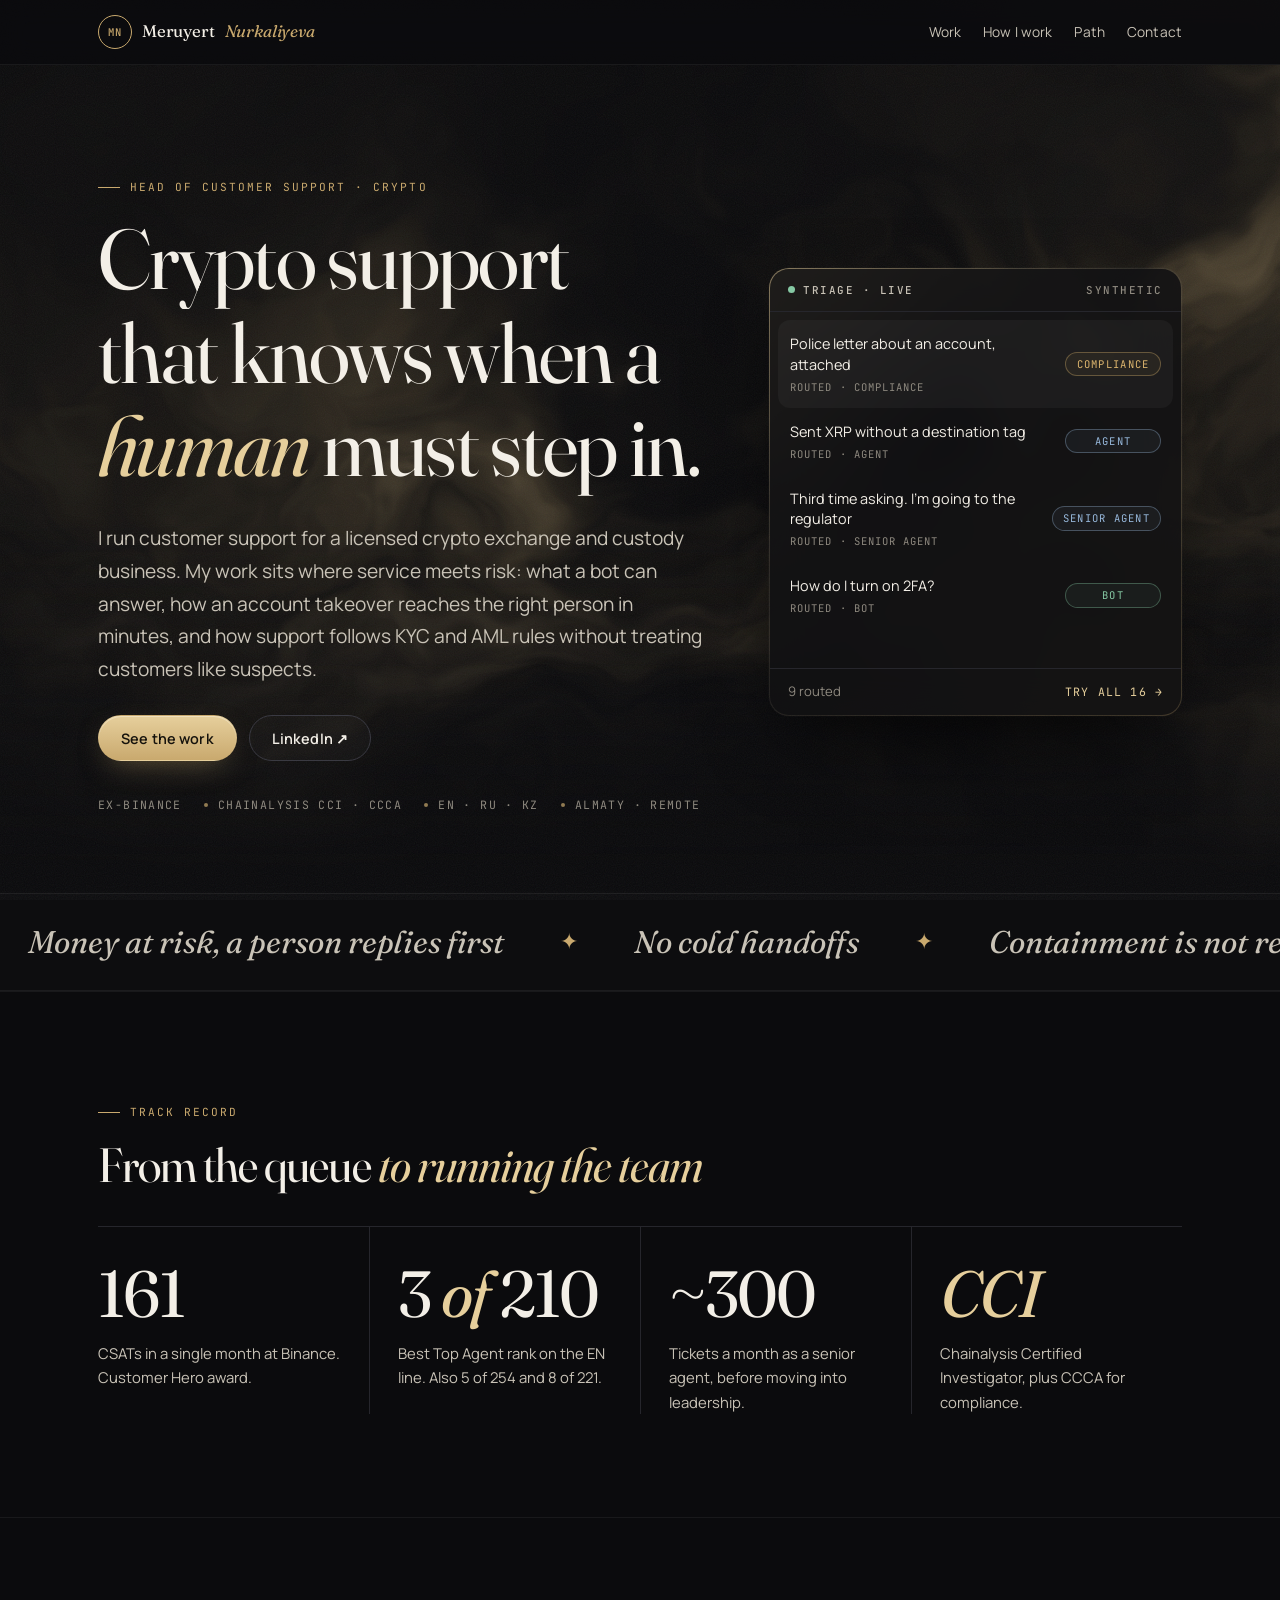
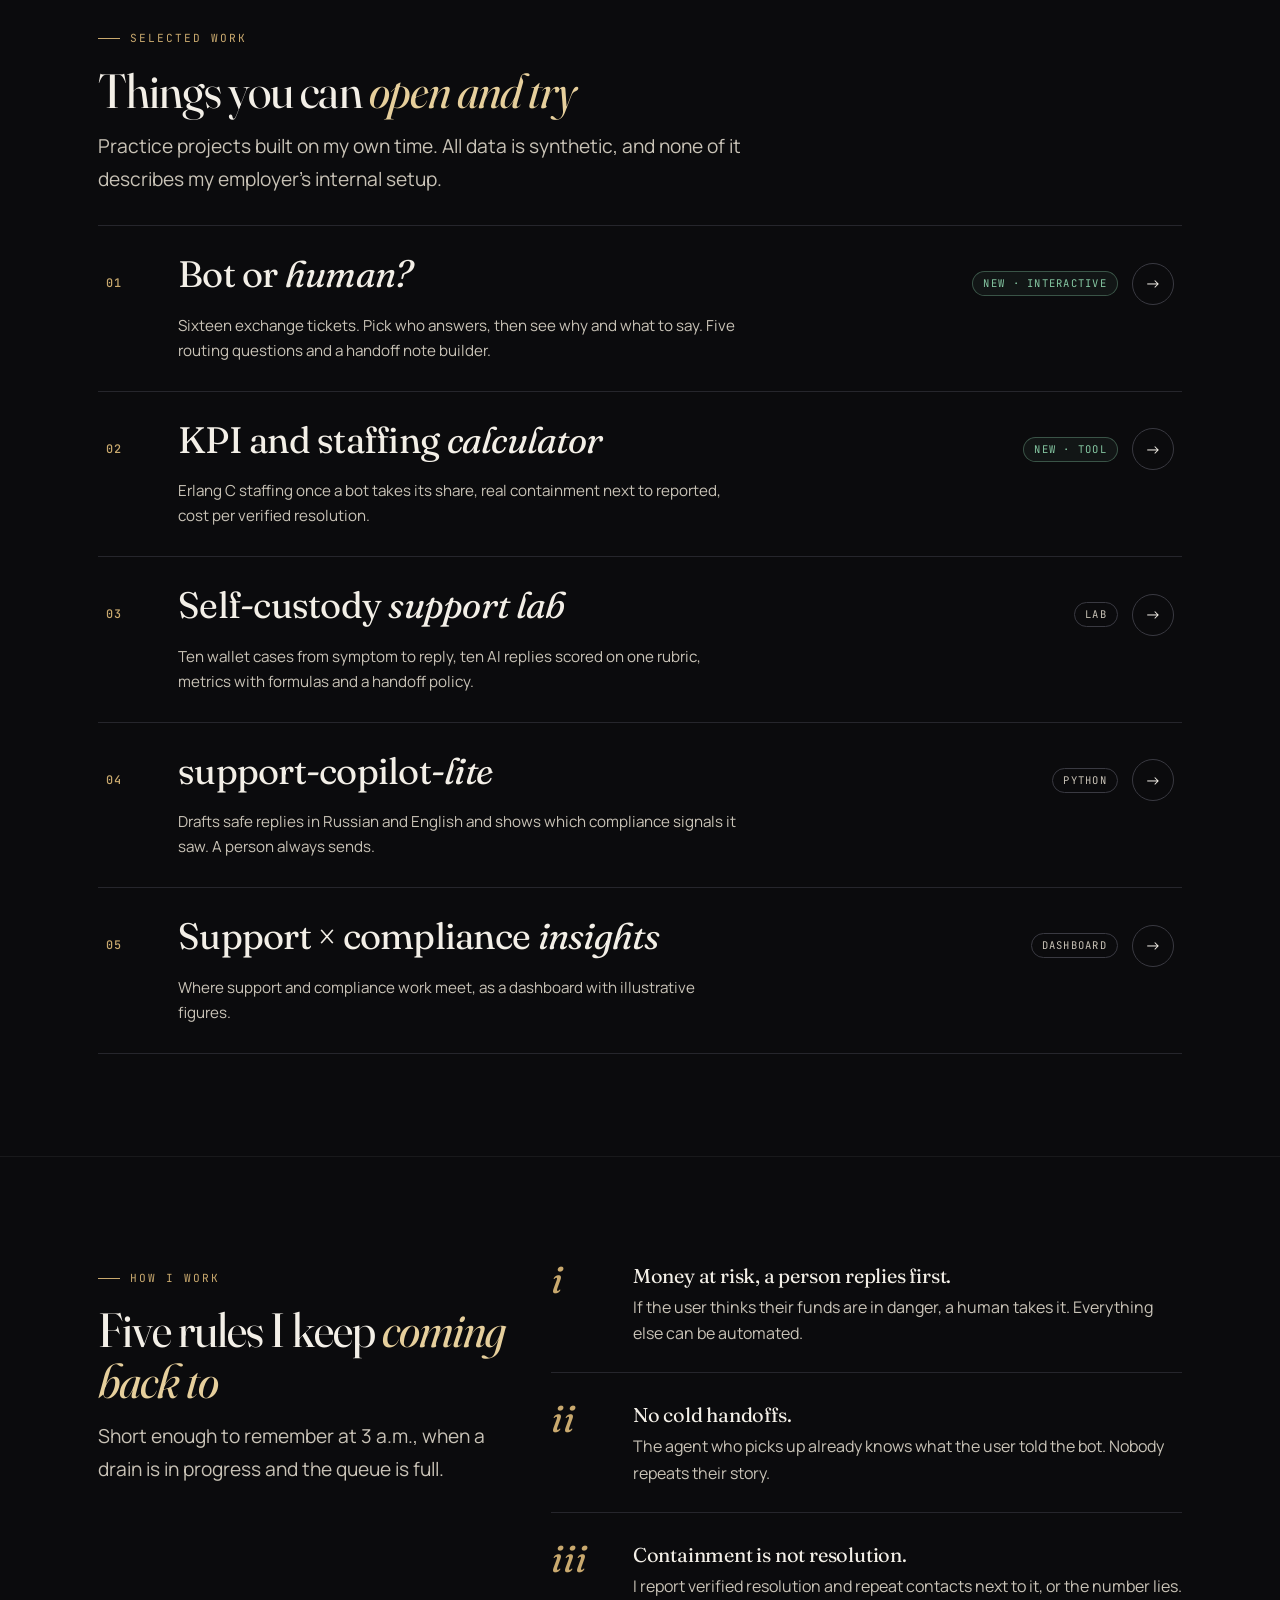
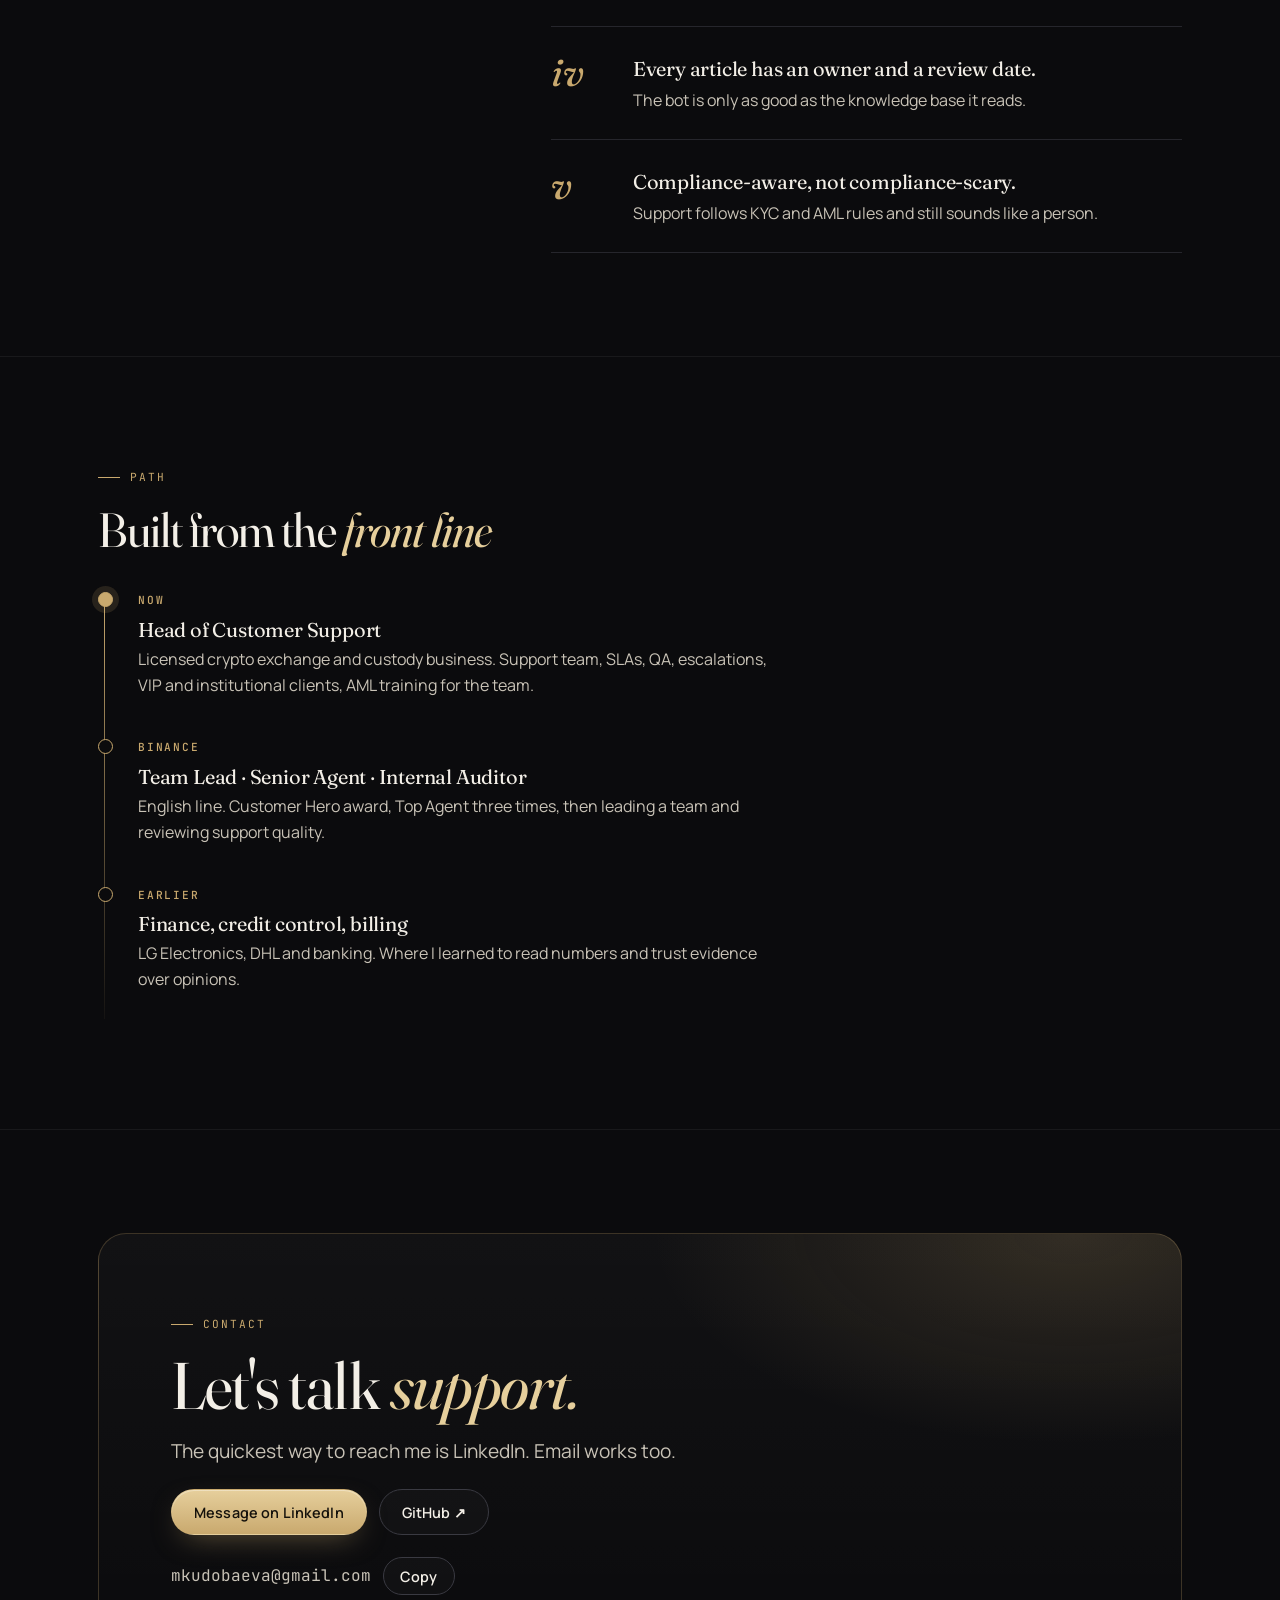
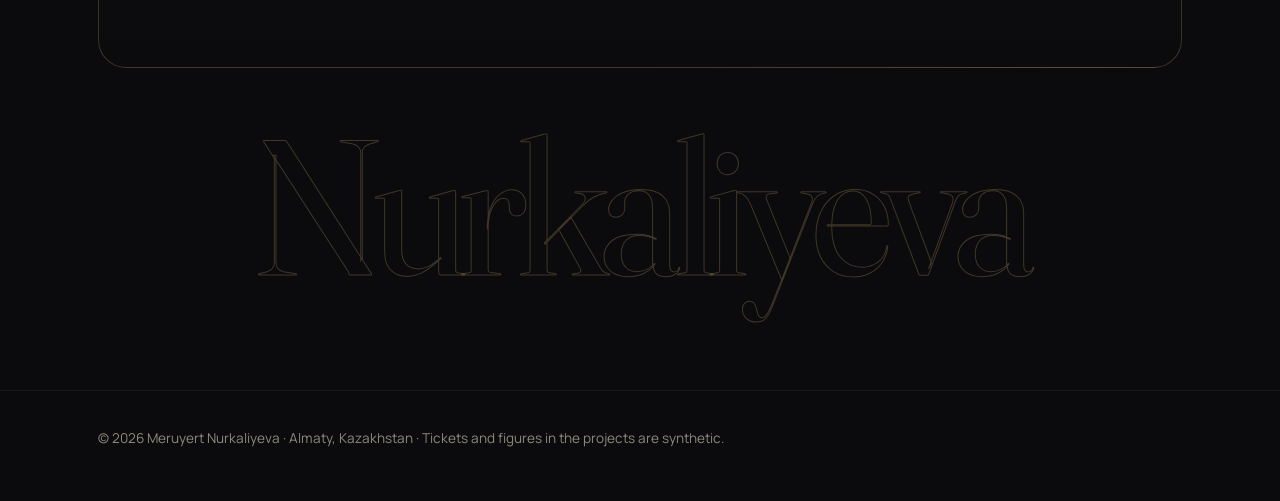
==== index.html @ cc5ab7b3 "Add personal page" ====
<!doctype html>
<html lang="en">
<head>
<meta charset="utf-8">
<meta name="viewport" content="width=device-width,initial-scale=1">
<title>Meruyert Nurkaliyeva</title>
<meta name="description" content="Head of Customer Support in crypto. Exchange and custody support, human-in-the-loop AI, escalations and QA. Ex-Binance, Chainalysis CCI and CCCA.">
<meta property="og:title" content="Meruyert Nurkaliyeva · Crypto customer support lead">
<meta property="og:description" content="Crypto support that knows when a human must step in.">
<meta name="theme-color" content="#0b0b0d">
<link rel="preconnect" href="https://fonts.googleapis.com"><link rel="preconnect" href="https://fonts.gstatic.com" crossorigin>
<link href="https://fonts.googleapis.com/css2?family=Fraunces:ital,opsz,wght@0,9..144,300..600;1,9..144,300..600&family=JetBrains+Mono:wght@400;500&family=Manrope:wght@400;500;600;700&display=swap" rel="stylesheet">
<style>
:root{color-scheme:dark;--bg:#0b0b0d;--bg-glow:rgba(201,169,110,.10);--surface:#141417;--surface-2:#0f0f12;--surface-3:#1b1b20;--line:#26262c;--line-strong:#3a3a42;--ink:#f3efe7;--ink-2:#c9c3b7;--muted:#8e897f;--gold:#c9a96e;--gold-2:#e6cf9c;--on-gold:#15120c;--ok:#86c9a4;--warn:#dcb56e;--bad:#e3907f;--info:#97b8db;--focus:#e6cf9c;
--f-display:"Fraunces",Georgia,"Times New Roman",serif;--f-body:"Manrope",-apple-system,BlinkMacSystemFont,"Segoe UI",Roboto,Helvetica,Arial,sans-serif;--f-mono:"JetBrains Mono",ui-monospace,SFMono-Regular,Menlo,Consolas,monospace;
--gutter:clamp(16px,4vw,48px);--radius:14px;--radius-sm:10px;--maxw:1180px;--ease:cubic-bezier(.2,.7,.2,1)}
*{box-sizing:border-box}
html{scroll-behavior:smooth;-webkit-text-size-adjust:100%}
body{margin:0;background:var(--bg);color:var(--ink);font-family:var(--f-body);font-size:16px;line-height:1.65;overflow-x:hidden;-webkit-font-smoothing:antialiased}
body::before{content:"";position:fixed;inset:-20%;z-index:-2;background:radial-gradient(900px 520px at 85% 0%,var(--bg-glow),transparent 60%),radial-gradient(700px 500px at 0% 40%,rgba(151,184,219,.05),transparent 60%)}
body::after{content:"";position:fixed;inset:0;z-index:-1;pointer-events:none;opacity:.06;background-image:url("data:image/svg+xml,%3Csvg xmlns='http://www.w3.org/2000/svg' width='160' height='160'%3E%3Cfilter id='n'%3E%3CfeTurbulence type='fractalNoise' baseFrequency='.9' numOctaves='3' stitchTiles='stitch'/%3E%3C/filter%3E%3Crect width='100%25' height='100%25' filter='url(%23n)'/%3E%3C/svg%3E")}
::selection{background:var(--gold);color:var(--on-gold)}
a{color:var(--gold-2);text-underline-offset:4px;text-decoration-thickness:1px}
a:hover{color:var(--ink)}
:focus-visible{outline:1px solid var(--focus);outline-offset:3px;border-radius:6px}
.wrap{max-width:var(--maxw);margin:0 auto;padding:0 var(--gutter)}
header.top{position:sticky;top:0;z-index:20;background:rgba(11,11,13,.72);backdrop-filter:saturate(140%) blur(14px);-webkit-backdrop-filter:saturate(140%) blur(14px);border-bottom:1px solid rgba(255,255,255,.06)}
header.top .wrap{display:flex;align-items:center;justify-content:space-between;gap:16px;height:64px}
.brand{display:flex;align-items:center;gap:10px;font-family:var(--f-display);font-size:1.05rem;color:var(--ink);text-decoration:none;white-space:nowrap;letter-spacing:-.01em}
.brand::before{content:"MN";display:grid;place-items:center;width:32px;height:32px;border-radius:50%;border:1px solid var(--gold);color:var(--gold);font:500 .66rem/1 var(--f-mono);letter-spacing:.08em}
.brand span{color:var(--gold);font-style:italic}
nav.links{display:flex;gap:22px;overflow-x:auto;scrollbar-width:none}
nav.links::-webkit-scrollbar{display:none}
nav.links a{color:var(--ink-2);text-decoration:none;font-size:.86rem;white-space:nowrap;letter-spacing:.01em}
nav.links a:hover{color:var(--gold-2)}
@media(max-width:560px){.brand{font-size:0}.brand span{display:none}nav.links{gap:16px}}
.eyebrow{display:inline-flex;align-items:center;gap:10px;font-family:var(--f-mono);font-size:.7rem;letter-spacing:.18em;text-transform:uppercase;color:var(--gold);margin:0 0 18px}
.eyebrow::before{content:"";width:22px;height:1px;background:var(--gold)}
h1,h2,h3{font-family:var(--f-display);font-weight:400;line-height:1.05;margin:0 0 14px;letter-spacing:-.02em}
h1{font-size:clamp(2.6rem,1.6rem + 4.6vw,5.4rem);font-variation-settings:"opsz" 144}
h2{font-size:clamp(1.9rem,1.3rem + 2.2vw,3rem);font-variation-settings:"opsz" 120}
h3{font-size:1.25rem;line-height:1.2;letter-spacing:-.01em}
h1 em,h2 em,h3 em{font-style:italic;color:var(--gold-2)}
p{margin:0 0 14px}
.lead{font-size:clamp(1.05rem,1rem + .3vw,1.2rem);color:var(--ink-2);max-width:60ch;line-height:1.7}
.muted{color:var(--muted)}
section{padding:clamp(64px,8vw,112px) 0;border-top:1px solid rgba(255,255,255,.06)}
section.hero{border-top:0;padding:clamp(56px,8vw,104px) 0 clamp(48px,6vw,80px)}
.why{position:relative;background:linear-gradient(180deg,rgba(201,169,110,.07),rgba(201,169,110,.02));border:1px solid rgba(201,169,110,.22);padding:16px 20px;border-radius:var(--radius-sm);color:var(--ink-2);max-width:74ch;margin:22px 0 30px}
.why b{font-family:var(--f-mono);font-size:.66rem;letter-spacing:.18em;color:var(--gold);display:block;margin-bottom:4px;font-weight:500}
.btn{display:inline-flex;align-items:center;justify-content:center;gap:10px;font:600 .9rem var(--f-body);letter-spacing:.01em;padding:12px 22px;border-radius:999px;border:1px solid var(--line-strong);background:rgba(255,255,255,.02);color:var(--ink);cursor:pointer;text-decoration:none;min-height:46px;transition:border-color .25s var(--ease),background .25s var(--ease),transform .25s var(--ease),color .25s}
.btn:hover{border-color:var(--gold);color:var(--ink);background:rgba(201,169,110,.06)}
.btn.primary{background:linear-gradient(180deg,var(--gold-2),var(--gold));border-color:transparent;color:var(--on-gold);box-shadow:0 10px 30px -12px rgba(201,169,110,.55),inset 0 1px 0 rgba(255,255,255,.35)}
.btn.primary:hover{transform:translateY(-1px);color:var(--on-gold)}
.btn:disabled{opacity:.4;cursor:not-allowed;transform:none}
.row{display:flex;flex-wrap:wrap;gap:12px}
.card{position:relative;background:linear-gradient(180deg,rgba(255,255,255,.035),rgba(255,255,255,.01));border:1px solid var(--line);border-radius:var(--radius);padding:24px;box-shadow:inset 0 1px 0 rgba(255,255,255,.04)}
.grid{display:grid;gap:16px}
.g2{grid-template-columns:repeat(auto-fit,minmax(280px,1fr))}
.g3{grid-template-columns:repeat(auto-fit,minmax(240px,1fr))}
.tag{display:inline-flex;align-items:center;gap:6px;font-family:var(--f-mono);font-size:.66rem;letter-spacing:.12em;padding:5px 10px;border-radius:999px;border:1px solid var(--line-strong);color:var(--ink-2);text-transform:uppercase;line-height:1.2}
.tag.ok{color:var(--ok);border-color:rgba(134,201,164,.35);background:rgba(134,201,164,.06)}
.tag.warn{color:var(--warn);border-color:rgba(220,181,110,.35);background:rgba(220,181,110,.06)}
.tag.bad{color:var(--bad);border-color:rgba(227,144,127,.35);background:rgba(227,144,127,.06)}
.tag.info{color:var(--info);border-color:rgba(151,184,219,.35);background:rgba(151,184,219,.06)}
label{display:block;font-size:.84rem;color:var(--ink-2);margin:0 0 7px}
input,select,textarea{width:100%;font:1rem var(--f-body);color:var(--ink);background:rgba(0,0,0,.25);border:1px solid var(--line-strong);border-radius:var(--radius-sm);padding:11px 14px;min-height:46px;transition:border-color .2s}
input:focus,select:focus,textarea:focus{border-color:var(--gold);outline:none}
textarea{min-height:88px;resize:vertical}
.field{margin-bottom:16px}
.hint{font-size:.78rem;color:var(--muted);margin-top:5px}
code,.mono{font-family:var(--f-mono);font-size:.88em}
footer{border-top:1px solid rgba(255,255,255,.06);padding:36px 0 52px;color:var(--muted);font-size:.85rem}
footer a{color:var(--ink-2)}
.reveal{opacity:1}
.js .reveal{opacity:0;transform:translateY(18px);transition:opacity .9s var(--ease),transform .9s var(--ease)}
.js .reveal.in{opacity:1;transform:none}
@media (prefers-reduced-motion:reduce){html{scroll-behavior:auto}*{transition:none!important;animation:none!important}.js .reveal{opacity:1;transform:none}}
section.hero{position:relative;overflow:hidden}
#silk{position:absolute;inset:0;width:100%;height:100%;z-index:-1;opacity:.9;mask-image:linear-gradient(180deg,#000 55%,transparent);-webkit-mask-image:linear-gradient(180deg,#000 55%,transparent)}

/* hero */
.hero{position:relative;overflow:hidden;min-height:min(92vh,900px);display:flex;align-items:center}
#silk{position:absolute;inset:0;width:100%;height:100%;z-index:-1;opacity:.9;mask-image:linear-gradient(180deg,#000 55%,transparent);-webkit-mask-image:linear-gradient(180deg,#000 55%,transparent)}
.hero-grid{display:grid;gap:clamp(36px,5vw,64px);grid-template-columns:minmax(0,1fr);align-items:center;width:100%}
@media(min-width:980px){.hero-grid{grid-template-columns:minmax(0,1.25fr) minmax(0,.85fr)}}
.hero h1{margin-bottom:26px}
.hero h1 .ln{display:block;overflow:hidden;padding-bottom:.06em}
.hero h1 .ln>span{display:inline-block}
.js .hero h1 .ln>span{transform:translateY(105%);transition:transform 1.2s var(--ease)}
.js .hero.on h1 .ln>span{transform:none}
.hero h1 .ln:nth-child(2)>span{transition-delay:.08s}.hero h1 .ln:nth-child(3)>span{transition-delay:.16s}
.creds{display:flex;flex-wrap:wrap;gap:10px 22px;margin-top:34px;font-family:var(--f-mono);font-size:.72rem;letter-spacing:.12em;text-transform:uppercase;color:var(--muted)}
.creds span{display:inline-flex;align-items:center;gap:10px}
.creds span+span::before{content:"";width:4px;height:4px;border-radius:50%;background:var(--gold);opacity:.7}
/* console */
.console{position:relative;border-radius:20px;padding:1px;background:linear-gradient(140deg,rgba(230,207,156,.55),rgba(255,255,255,.06) 40%,rgba(201,169,110,.25));box-shadow:0 40px 80px -30px rgba(0,0,0,.8),0 0 0 1px rgba(255,255,255,.02)}
.console-in{border-radius:19px;background:rgba(14,14,17,.86);backdrop-filter:blur(18px);-webkit-backdrop-filter:blur(18px);overflow:hidden}
.c-head{display:flex;align-items:center;justify-content:space-between;padding:14px 18px;border-bottom:1px solid var(--line);font:500 .68rem var(--f-mono);letter-spacing:.14em;text-transform:uppercase;color:var(--muted)}
.live{display:inline-flex;align-items:center;gap:8px;color:var(--ink-2)}
.live i{width:7px;height:7px;border-radius:50%;background:var(--ok);box-shadow:0 0 0 0 rgba(134,201,164,.6);animation:pulse 2s infinite}
@keyframes pulse{70%{box-shadow:0 0 0 8px rgba(134,201,164,0)}100%{box-shadow:0 0 0 0 rgba(134,201,164,0)}}
.c-list{list-style:none;margin:0;padding:8px;min-height:356px}
.c-item{display:grid;grid-template-columns:1fr auto;gap:12px;align-items:center;padding:14px 12px;border-radius:12px;transition:background .5s var(--ease),opacity .6s var(--ease),transform .6s var(--ease)}
.c-item.new{opacity:0;transform:translateY(-10px)}
.c-item:first-child{background:rgba(255,255,255,.035)}
.c-item p{margin:0;font-size:.9rem;color:var(--ink);line-height:1.45}
.c-item small{display:block;font:.66rem var(--f-mono);letter-spacing:.1em;color:var(--muted);margin-top:4px;text-transform:uppercase}
.route{min-width:96px;text-align:center;justify-content:center}
.route.wait{color:var(--muted);border-style:dashed}
.route.wait::after{content:"";width:5px;height:5px;border-radius:50%;background:currentColor;animation:blink 1s infinite}
@keyframes blink{50%{opacity:.2}}
.c-foot{display:flex;justify-content:space-between;align-items:center;gap:12px;padding:12px 18px;border-top:1px solid var(--line);font-size:.82rem;color:var(--muted)}
.c-foot a{font-family:var(--f-mono);font-size:.72rem;letter-spacing:.1em;text-transform:uppercase;text-decoration:none}
/* marquee */
.marquee{border-top:1px solid rgba(255,255,255,.06);border-bottom:1px solid rgba(255,255,255,.06);overflow:hidden;padding:22px 0;background:rgba(255,255,255,.012)}
.track{display:flex;width:max-content;animation:mq 46s linear infinite}
.marquee:hover .track{animation-play-state:paused}
.track span{font-family:var(--f-display);font-style:italic;font-size:clamp(1.3rem,1rem + 1.2vw,2rem);color:var(--ink-2);white-space:nowrap;padding:0 28px;display:inline-flex;align-items:center;gap:56px}
.track span::after{content:"✦";font-style:normal;font-size:.7em;color:var(--gold)}
@keyframes mq{to{transform:translateX(-50%)}}
/* numbers */
.nums{display:grid;grid-template-columns:repeat(auto-fit,minmax(220px,1fr));border-top:1px solid var(--line)}
.num{padding:28px 24px 8px 0;border-bottom:1px solid var(--line)}
@media(min-width:720px){.num{border-bottom:0;padding:34px 28px 0 0}.num+.num{border-left:1px solid var(--line);padding-left:28px}}
.num .v{font-family:var(--f-display);font-size:clamp(2.8rem,2rem + 2.6vw,4.4rem);line-height:1;letter-spacing:-.03em;color:var(--ink)}
.num .v em{color:var(--gold-2)}
.num .k{margin-top:14px;color:var(--ink-2);font-size:.93rem;max-width:28ch}
/* work index */
.index{list-style:none;margin:30px 0 0;padding:0;border-top:1px solid var(--line)}
.index a{position:relative;display:grid;grid-template-columns:52px minmax(0,1fr) auto;gap:8px 20px;align-items:baseline;padding:28px 8px;border-bottom:1px solid var(--line);text-decoration:none;color:var(--ink);overflow:hidden;isolation:isolate}
.index a::before{content:"";position:absolute;inset:0;z-index:-1;background:linear-gradient(90deg,rgba(201,169,110,.12),rgba(201,169,110,0));transform:scaleX(0);transform-origin:left;transition:transform .6s var(--ease)}
.index a:hover::before,.index a:focus-visible::before{transform:scaleX(1)}
.ix-n{font:500 .74rem var(--f-mono);color:var(--gold);letter-spacing:.1em}
.ix-t{font-family:var(--f-display);font-size:clamp(1.5rem,1.1rem + 1.5vw,2.4rem);line-height:1.1;letter-spacing:-.02em;transition:transform .6s var(--ease)}
.index a:hover .ix-t{transform:translateX(8px)}
.ix-d{grid-column:2;color:var(--ink-2);font-size:.95rem;max-width:62ch}
.ix-m{grid-row:1;grid-column:3;display:flex;align-items:center;gap:14px}
.ix-a{display:grid;place-items:center;width:42px;height:42px;border-radius:50%;border:1px solid var(--line-strong);transition:all .5s var(--ease);font-size:1rem}
.index a:hover .ix-a{background:var(--gold);border-color:var(--gold);color:var(--on-gold);transform:rotate(-45deg)}
@media(max-width:640px){.index a{grid-template-columns:34px minmax(0,1fr);}.ix-m{grid-row:auto;grid-column:2}.ix-a{display:none}}
/* principles */
.split{display:grid;gap:32px;grid-template-columns:minmax(0,1fr)}
@media(min-width:900px){.split{grid-template-columns:minmax(0,.8fr) minmax(0,1.2fr)}.split .sticky{position:sticky;top:110px;align-self:start}}
.rules{list-style:none;margin:0;padding:0}
.rules li{display:grid;grid-template-columns:64px 1fr;gap:18px;padding:26px 0;border-bottom:1px solid var(--line)}
.rules li:first-child{padding-top:0}
.rules .rn{font-family:var(--f-display);font-style:italic;font-size:2.4rem;line-height:1;color:var(--gold)}
.rules h3{margin:4px 0 6px}
.rules p{margin:0;color:var(--ink-2)}
/* path */
.path{list-style:none;margin:30px 0 0;padding:0;position:relative}
.path::before{content:"";position:absolute;left:6px;top:8px;bottom:8px;width:1px;background:linear-gradient(var(--gold),rgba(201,169,110,.05))}
.path li{position:relative;padding:0 0 34px 40px}
.path li::before{content:"";position:absolute;left:0;top:7px;width:13px;height:13px;border-radius:50%;background:var(--bg);border:1px solid var(--gold)}
.path li:first-child::before{background:var(--gold);box-shadow:0 0 0 6px rgba(201,169,110,.15)}
.path .yr{font:500 .7rem var(--f-mono);letter-spacing:.16em;text-transform:uppercase;color:var(--gold)}
.path h3{margin:6px 0 4px}
.path p{margin:0;color:var(--ink-2);max-width:64ch}
/* contact */
.cta{position:relative;overflow:hidden;border-radius:28px;padding:clamp(36px,6vw,72px);border:1px solid rgba(201,169,110,.25);background:radial-gradient(600px 300px at 90% 0%,rgba(201,169,110,.18),transparent 70%),linear-gradient(180deg,rgba(255,255,255,.03),rgba(255,255,255,.005))}
.cta h2{font-size:clamp(2.2rem,1.4rem + 3.4vw,4.4rem);max-width:14ch}
.mail{display:inline-flex;align-items:center;gap:12px;flex-wrap:wrap;margin-top:8px}
.mail .mono{font-size:1rem;color:var(--ink-2)}
.copied{color:var(--ok);font-size:.85rem}
.giant{font-family:var(--f-display);font-size:clamp(3.6rem,15vw,15rem);line-height:.85;letter-spacing:-.05em;color:transparent;-webkit-text-stroke:1px rgba(201,169,110,.28);white-space:nowrap;text-align:center;margin:56px 0 0;user-select:none}
/* spotlight */
.spot{--mx:50%;--my:50%}
.spot::after{content:"";position:absolute;inset:0;border-radius:inherit;pointer-events:none;background:radial-gradient(380px circle at var(--mx) var(--my),rgba(230,207,156,.10),transparent 45%);opacity:0;transition:opacity .4s}
.spot:hover::after{opacity:1}
</style>
</head>
<body>
<header class="top"><div class="wrap">
<a class="brand" href="#top">Meruyert <span>Nurkaliyeva</span></a>
<nav class="links"><a href="#work">Work</a><a href="#how">How I work</a><a href="#path">Path</a><a href="#contact">Contact</a></nav>
</div></header>
<main id="top">
<section class="hero" id="hero">
<canvas id="silk" aria-hidden="true"></canvas>
<div class="wrap"><div class="hero-grid">
 <div>
  <p class="eyebrow">Head of Customer Support · Crypto</p>
  <h1><span class="ln"><span>Crypto support</span></span><span class="ln"><span>that knows when a</span></span><span class="ln"><span><em>human</em> must step in.</span></span></h1>
  <p class="lead">I run customer support for a licensed crypto exchange and custody business. My work sits where service meets risk: what a bot can answer, how an account takeover reaches the right person in minutes, and how support follows KYC and AML rules without treating customers like suspects.</p>
  <div class="row" style="margin-top:30px"><a class="btn primary mag" href="#work">See the work</a><a class="btn mag" href="https://www.linkedin.com/in/meruyert-nurkaliyeva">LinkedIn ↗</a></div>
  <div class="creds"><span>Ex-Binance</span><span>Chainalysis CCI · CCCA</span><span>EN · RU · KZ</span><span>Almaty · remote</span></div>
 </div>
 <div class="console reveal" aria-label="Example of ticket routing with synthetic tickets">
  <div class="console-in">
   <div class="c-head"><span class="live"><i></i>Triage · live</span><span>synthetic</span></div>
   <ul class="c-list" id="clist"></ul>
   <div class="c-foot"><span id="ccount">0 routed</span><a href="https://mika-dulata.github.io/support-handoff-playbook/">Try all 16 →</a></div>
  </div>
 </div>
</div></div>
</section>

<div class="marquee" aria-hidden="true"><div class="track" id="track"></div></div>

<section id="proof"><div class="wrap">
<p class="eyebrow reveal">Track record</p>
<h2 class="reveal">From the queue <em>to running the team</em></h2>
<div class="nums" style="margin-top:36px">
 <div class="num reveal"><div class="v" data-count="161">161</div><div class="k">CSATs in a single month at Binance. Customer Hero award.</div></div>
 <div class="num reveal"><div class="v">3 <em>of</em> 210</div><div class="k">Best Top Agent rank on the EN line. Also 5 of 254 and 8 of 221.</div></div>
 <div class="num reveal"><div class="v">~<span data-count="300">300</span></div><div class="k">Tickets a month as a senior agent, before moving into leadership.</div></div>
 <div class="num reveal"><div class="v"><em>CCI</em></div><div class="k">Chainalysis Certified Investigator, plus CCCA for compliance.</div></div>
</div>
</div></section>

<section id="work"><div class="wrap">
<p class="eyebrow reveal">Selected work</p>
<h2 class="reveal">Things you can <em>open and try</em></h2>
<p class="lead reveal">Practice projects built on my own time. All data is synthetic, and none of it describes my employer's internal setup.</p>
<ol class="index">
 <li class="reveal"><a href="https://mika-dulata.github.io/support-handoff-playbook/"><span class="ix-n">01</span><span class="ix-t">Bot or <em>human?</em></span><span class="ix-m"><span class="tag ok">New · interactive</span><span class="ix-a">→</span></span><span class="ix-d">Sixteen exchange tickets. Pick who answers, then see why and what to say. Five routing questions and a handoff note builder.</span></a></li>
 <li class="reveal"><a href="https://mika-dulata.github.io/support-kpi-calculator/"><span class="ix-n">02</span><span class="ix-t">KPI and staffing <em>calculator</em></span><span class="ix-m"><span class="tag ok">New · tool</span><span class="ix-a">→</span></span><span class="ix-d">Erlang C staffing once a bot takes its share, real containment next to reported, cost per verified resolution.</span></a></li>
 <li class="reveal"><a href="https://mika-dulata.github.io/support-lab/"><span class="ix-n">03</span><span class="ix-t">Self-custody <em>support lab</em></span><span class="ix-m"><span class="tag">Lab</span><span class="ix-a">→</span></span><span class="ix-d">Ten wallet cases from symptom to reply, ten AI replies scored on one rubric, metrics with formulas and a handoff policy.</span></a></li>
 <li class="reveal"><a href="https://github.com/mika-dulata/support-copilot-lite"><span class="ix-n">04</span><span class="ix-t">support-copilot-<em>lite</em></span><span class="ix-m"><span class="tag">Python</span><span class="ix-a">→</span></span><span class="ix-d">Drafts safe replies in Russian and English and shows which compliance signals it saw. A person always sends.</span></a></li>
 <li class="reveal"><a href="https://mika-dulata.github.io/crypto-support-insights/"><span class="ix-n">05</span><span class="ix-t">Support × compliance <em>insights</em></span><span class="ix-m"><span class="tag">Dashboard</span><span class="ix-a">→</span></span><span class="ix-d">Where support and compliance work meet, as a dashboard with illustrative figures.</span></a></li>
</ol>
</div></section>

<section id="how"><div class="wrap split">
<div class="sticky"><p class="eyebrow reveal">How I work</p><h2 class="reveal">Five rules I keep <em>coming back to</em></h2><p class="lead reveal">Short enough to remember at 3 a.m., when a drain is in progress and the queue is full.</p></div>
<ol class="rules">
 <li class="reveal"><span class="rn">i</span><div><h3>Money at risk, a person replies first.</h3><p>If the user thinks their funds are in danger, a human takes it. Everything else can be automated.</p></div></li>
 <li class="reveal"><span class="rn">ii</span><div><h3>No cold handoffs.</h3><p>The agent who picks up already knows what the user told the bot. Nobody repeats their story.</p></div></li>
 <li class="reveal"><span class="rn">iii</span><div><h3>Containment is not resolution.</h3><p>I report verified resolution and repeat contacts next to it, or the number lies.</p></div></li>
 <li class="reveal"><span class="rn">iv</span><div><h3>Every article has an owner and a review date.</h3><p>The bot is only as good as the knowledge base it reads.</p></div></li>
 <li class="reveal"><span class="rn">v</span><div><h3>Compliance-aware, not compliance-scary.</h3><p>Support follows KYC and AML rules and still sounds like a person.</p></div></li>
</ol>
</div></section>

<section id="path"><div class="wrap">
<p class="eyebrow reveal">Path</p>
<h2 class="reveal">Built from the <em>front line</em></h2>
<ul class="path">
 <li class="reveal"><span class="yr">Now</span><h3>Head of Customer Support</h3><p>Licensed crypto exchange and custody business. Support team, SLAs, QA, escalations, VIP and institutional clients, AML training for the team.</p></li>
 <li class="reveal"><span class="yr">Binance</span><h3>Team Lead · Senior Agent · Internal Auditor</h3><p>English line. Customer Hero award, Top Agent three times, then leading a team and reviewing support quality.</p></li>
 <li class="reveal"><span class="yr">Earlier</span><h3>Finance, credit control, billing</h3><p>LG Electronics, DHL and banking. Where I learned to read numbers and trust evidence over opinions.</p></li>
</ul>
</div></section>

<section id="contact"><div class="wrap">
<div class="cta spot reveal">
 <p class="eyebrow">Contact</p>
 <h2>Let's talk <em>support.</em></h2>
 <p class="lead">The quickest way to reach me is LinkedIn. Email works too.</p>
 <div class="row" style="margin-top:22px"><a class="btn primary mag" href="https://www.linkedin.com/in/meruyert-nurkaliyeva">Message on LinkedIn</a><a class="btn mag" href="https://github.com/mika-dulata">GitHub ↗</a></div>
 <div class="mail" style="margin-top:22px"><span class="mono" id="em">mkudobaeva@gmail.com</span><button class="btn" id="cp" type="button" style="min-height:38px;padding:8px 16px">Copy</button><span class="copied" id="cpd" aria-live="polite"></span></div>
</div>
<div class="giant" aria-hidden="true">Nurkaliyeva</div>
</div></section>
</main>
<footer><div class="wrap">© 2026 Meruyert Nurkaliyeva · Almaty, Kazakhstan · Tickets and figures in the projects are synthetic.</div></footer>
<script>
document.documentElement.classList.add('js');
const RM=matchMedia('(prefers-reduced-motion: reduce)').matches;
/* hero title */
requestAnimationFrame(()=>setTimeout(()=>document.getElementById('hero').classList.add('on'),60));
/* reveal */
const io='IntersectionObserver' in window?new IntersectionObserver(es=>es.forEach(e=>{if(e.isIntersecting){e.target.classList.add('in');io.unobserve(e.target);}}),{rootMargin:'0px 0px -8% 0px'}):null;
document.querySelectorAll('.reveal').forEach((el,i)=>{if(io){el.style.transitionDelay=(i%5)*60+'ms';io.observe(el);}else el.classList.add('in');});
/* count up */
const cio='IntersectionObserver' in window?new IntersectionObserver(es=>es.forEach(e=>{if(!e.isIntersecting)return;const el=e.target,to=+el.dataset.count;cio.unobserve(el);if(RM)return;const t0=performance.now();const step=t=>{const p=Math.min(1,(t-t0)/1400);el.textContent=Math.round(to*(1-Math.pow(1-p,3)));if(p<1)requestAnimationFrame(step);};requestAnimationFrame(step);}),{threshold:.6}):null;
if(cio)document.querySelectorAll('[data-count]').forEach(e=>cio.observe(e));
/* marquee */
const M=['Money at risk, a person replies first','No cold handoffs','Containment is not resolution','Every article has an owner','Compliance-aware, not compliance-scary','The bot is only as good as what it reads'];
document.getElementById('track').innerHTML=[...M,...M].map(t=>`<span>${t}</span>`).join('');
/* triage console */
const Q=[
['I didn\'t make this withdrawal. Email says it was approved','sec','Security · P1','bad'],
['How long does a USDT withdrawal on Tron take?','bot','Bot','ok'],
['Why is my account restricted? It\'s urgent','comp','Compliance','warn'],
['Deposit confirmed on chain, balance still zero','agent','Agent','info'],
['"Support" on Telegram asked me to verify my wallet','sec','Security','bad'],
['How do I turn on 2FA?','bot','Bot','ok'],
['Third time asking. I\'m going to the regulator','agent','Senior agent','info'],
['Sent XRP without a destination tag','agent','Agent','info'],
['Police letter about an account, attached','comp','Compliance','warn'],
['Can I talk to a real person please','agent','Agent','info']];
const list=document.getElementById('clist'),cc=document.getElementById('ccount');let qi=0,routed=0;
const ago=['now','12s','40s','1m','2m'];
function item(q,wait){const li=document.createElement('li');li.className='c-item';li.innerHTML=`<div><p>${q[0]}</p><small>${wait?'routing':'routed'}</small></div><span class="tag route ${wait?'wait':q[3]}">${wait?'':q[2]}</span>`;return li;}
function seed(){for(let k=0;k<4;k++){list.appendChild(item(Q[(qi++)%Q.length],false));routed++;}cc.textContent=routed+' routed';}
function tick(){const q=Q[(qi++)%Q.length];const li=item(q,true);li.classList.add('new');list.prepend(li);requestAnimationFrame(()=>requestAnimationFrame(()=>li.classList.remove('new')));
 setTimeout(()=>{const r=li.querySelector('.route');r.className='tag route '+q[3];r.textContent=q[2];li.querySelector('small').textContent='routed · '+q[2].toLowerCase();routed++;cc.textContent=routed+' routed';},1100);
 while(list.children.length>4)list.lastElementChild.remove();}
seed();if(!RM)setInterval(()=>{if(!document.hidden)tick();},2800);
/* spotlight + magnetic */
document.querySelectorAll('.spot').forEach(el=>el.addEventListener('pointermove',e=>{const r=el.getBoundingClientRect();el.style.setProperty('--mx',(e.clientX-r.left)+'px');el.style.setProperty('--my',(e.clientY-r.top)+'px');}));
if(!RM&&matchMedia('(pointer:fine)').matches)document.querySelectorAll('.mag').forEach(b=>{b.addEventListener('pointermove',e=>{const r=b.getBoundingClientRect();b.style.transform=`translate(${(e.clientX-r.left-r.width/2)*.18}px,${(e.clientY-r.top-r.height/2)*.28}px)`;});b.addEventListener('pointerleave',()=>b.style.transform='');});
/* copy */
document.getElementById('cp').onclick=async()=>{const t=document.getElementById('em').textContent,o=document.getElementById('cpd');try{await navigator.clipboard.writeText(t);o.textContent='Copied';}catch(e){o.textContent='Select and copy the address';}setTimeout(()=>o.textContent='',2200);};
/* silk shader */
(function(){const c=document.getElementById('silk');const gl=c.getContext('webgl',{premultipliedAlpha:false,antialias:false});if(!gl){c.remove();return;}
const vs='attribute vec2 p;void main(){gl_Position=vec4(p,0.,1.);}';
const fs=`precision mediump float;uniform vec2 r;uniform float t;uniform vec2 m;
float h(vec2 p){return fract(sin(dot(p,vec2(127.1,311.7)))*43758.5453);}
float n(vec2 p){vec2 i=floor(p),f=fract(p);f=f*f*(3.-2.*f);return mix(mix(h(i),h(i+vec2(1,0)),f.x),mix(h(i+vec2(0,1)),h(i+vec2(1,1)),f.x),f.y);}
float fbm(vec2 p){float v=0.,a=.5;for(int i=0;i<5;i++){v+=a*n(p);p*=2.02;a*=.5;}return v;}
void main(){vec2 uv=gl_FragCoord.xy/r;vec2 p=uv*vec2(r.x/r.y,1.)*1.6;float tt=t*.045;
vec2 q=vec2(fbm(p+tt),fbm(p+vec2(5.2,1.3)-tt));vec2 w=vec2(fbm(p+3.*q+vec2(1.7,9.2)+tt*1.3),fbm(p+3.*q+vec2(8.3,2.8)));
float f=fbm(p+2.5*w+(m-.5)*.6);float band=smoothstep(.35,.95,f)*smoothstep(1.15,.55,uv.y+(.15-uv.x*.25));
vec3 gold=vec3(.79,.66,.43),ivory=vec3(.95,.90,.80),deep=vec3(.043,.043,.05);
vec3 col=mix(deep,gold*.55,band);col=mix(col,ivory*.7,pow(band,3.)*.55);
col+=gold*.06*smoothstep(.6,1.,length(q));float v=smoothstep(1.25,.2,length(uv-vec2(.78,.72)));col=mix(deep,col,v*.95);
gl_FragColor=vec4(col,1.);}`;
function sh(t,s){const o=gl.createShader(t);gl.shaderSource(o,s);gl.compileShader(o);return o;}
const pr=gl.createProgram();gl.attachShader(pr,sh(gl.VERTEX_SHADER,vs));gl.attachShader(pr,sh(gl.FRAGMENT_SHADER,fs));gl.linkProgram(pr);if(!gl.getProgramParameter(pr,gl.LINK_STATUS)){c.remove();return;}gl.useProgram(pr);
const b=gl.createBuffer();gl.bindBuffer(gl.ARRAY_BUFFER,b);gl.bufferData(gl.ARRAY_BUFFER,new Float32Array([-1,-1,1,-1,-1,1,1,1]),gl.STATIC_DRAW);const loc=gl.getAttribLocation(pr,'p');gl.enableVertexAttribArray(loc);gl.vertexAttribPointer(loc,2,gl.FLOAT,false,0,0);
const ur=gl.getUniformLocation(pr,'r'),ut=gl.getUniformLocation(pr,'t'),um=gl.getUniformLocation(pr,'m');let mx=.5,my=.5,tx=.5,ty=.5;
addEventListener('pointermove',e=>{tx=e.clientX/innerWidth;ty=1-e.clientY/innerHeight;},{passive:true});
function size(){const d=Math.min(devicePixelRatio||1,1.5)*.6;c.width=c.clientWidth*d;c.height=c.clientHeight*d;gl.viewport(0,0,c.width,c.height);}size();addEventListener('resize',size);
let vis=true;new IntersectionObserver(e=>vis=e[0].isIntersecting).observe(c);
const t0=performance.now();function draw(now){if(vis&&!document.hidden){mx+=(tx-mx)*.03;my+=(ty-my)*.03;gl.uniform2f(ur,c.width,c.height);gl.uniform1f(ut,RM?20:(now-t0)/1000+20);gl.uniform2f(um,mx,my);gl.drawArrays(gl.TRIANGLE_STRIP,0,4);}if(!RM)requestAnimationFrame(draw);}requestAnimationFrame(draw);})();
</script>
</body>
</html>
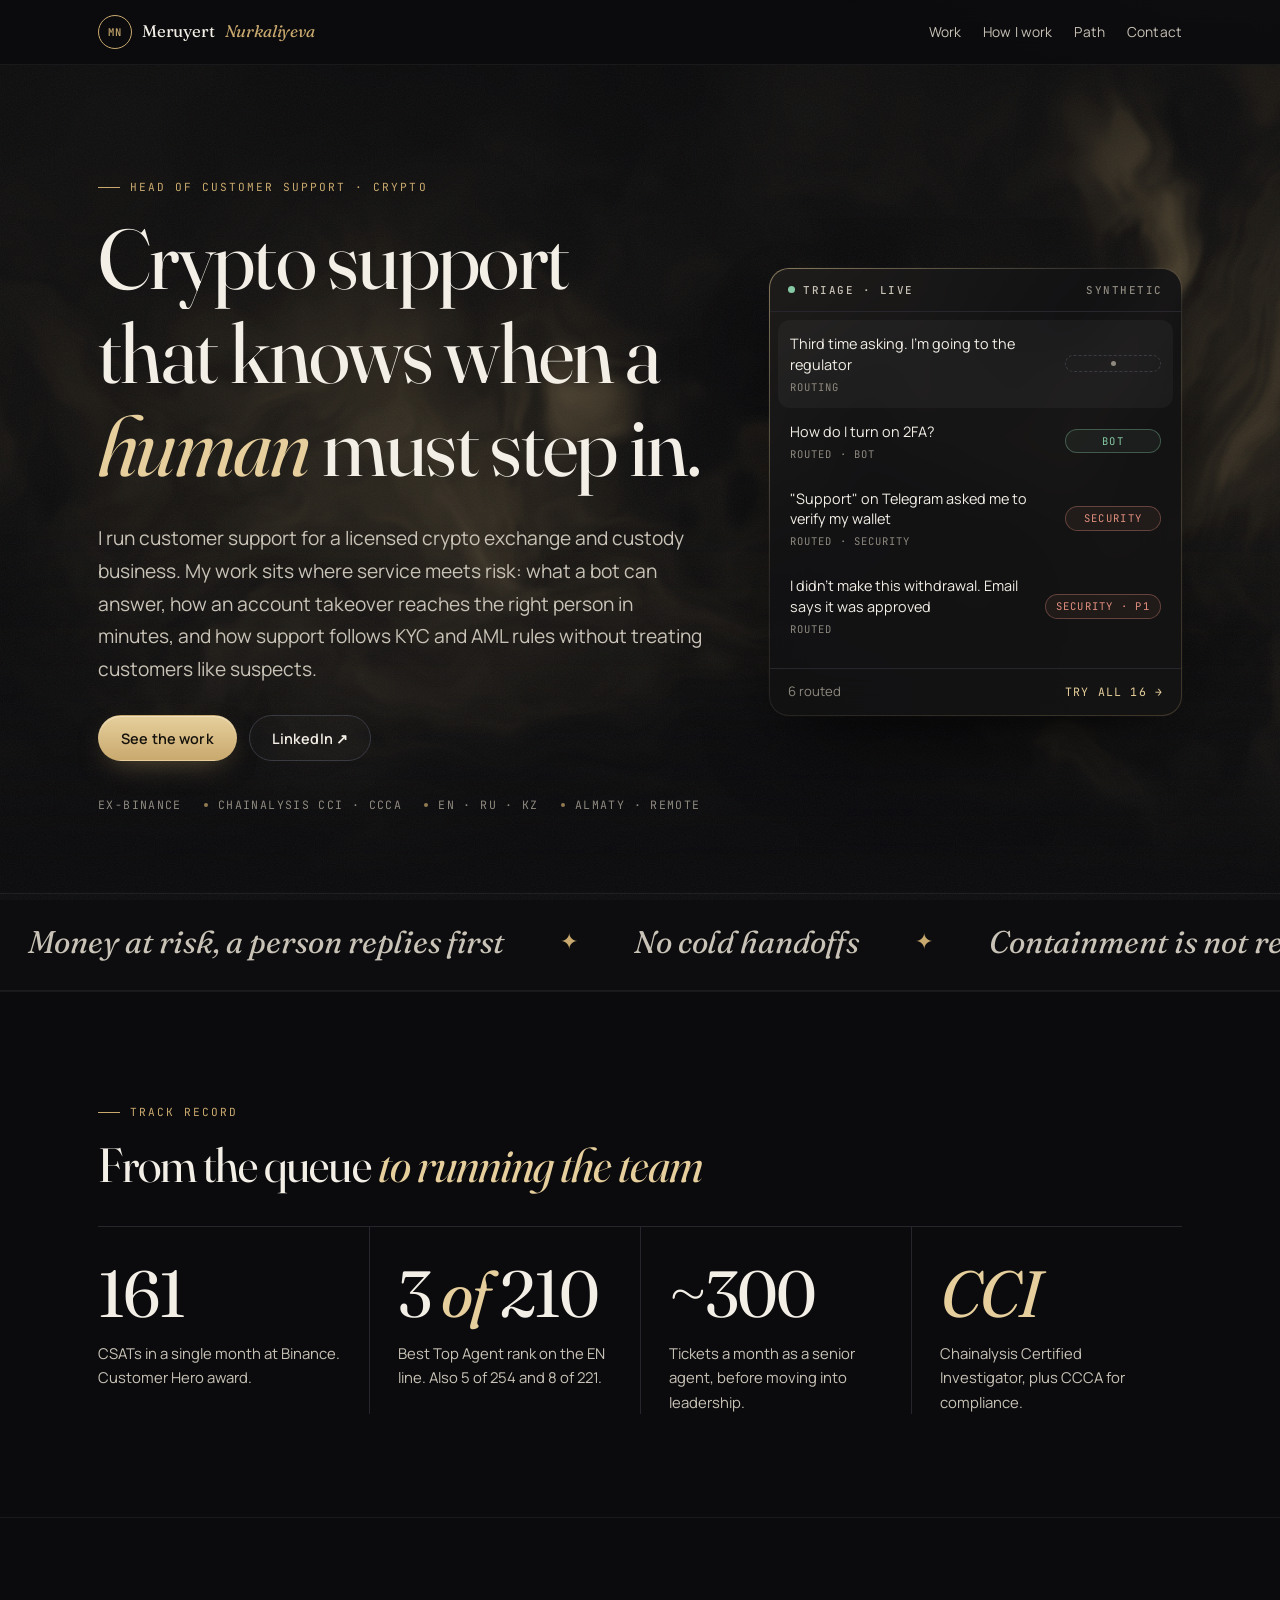
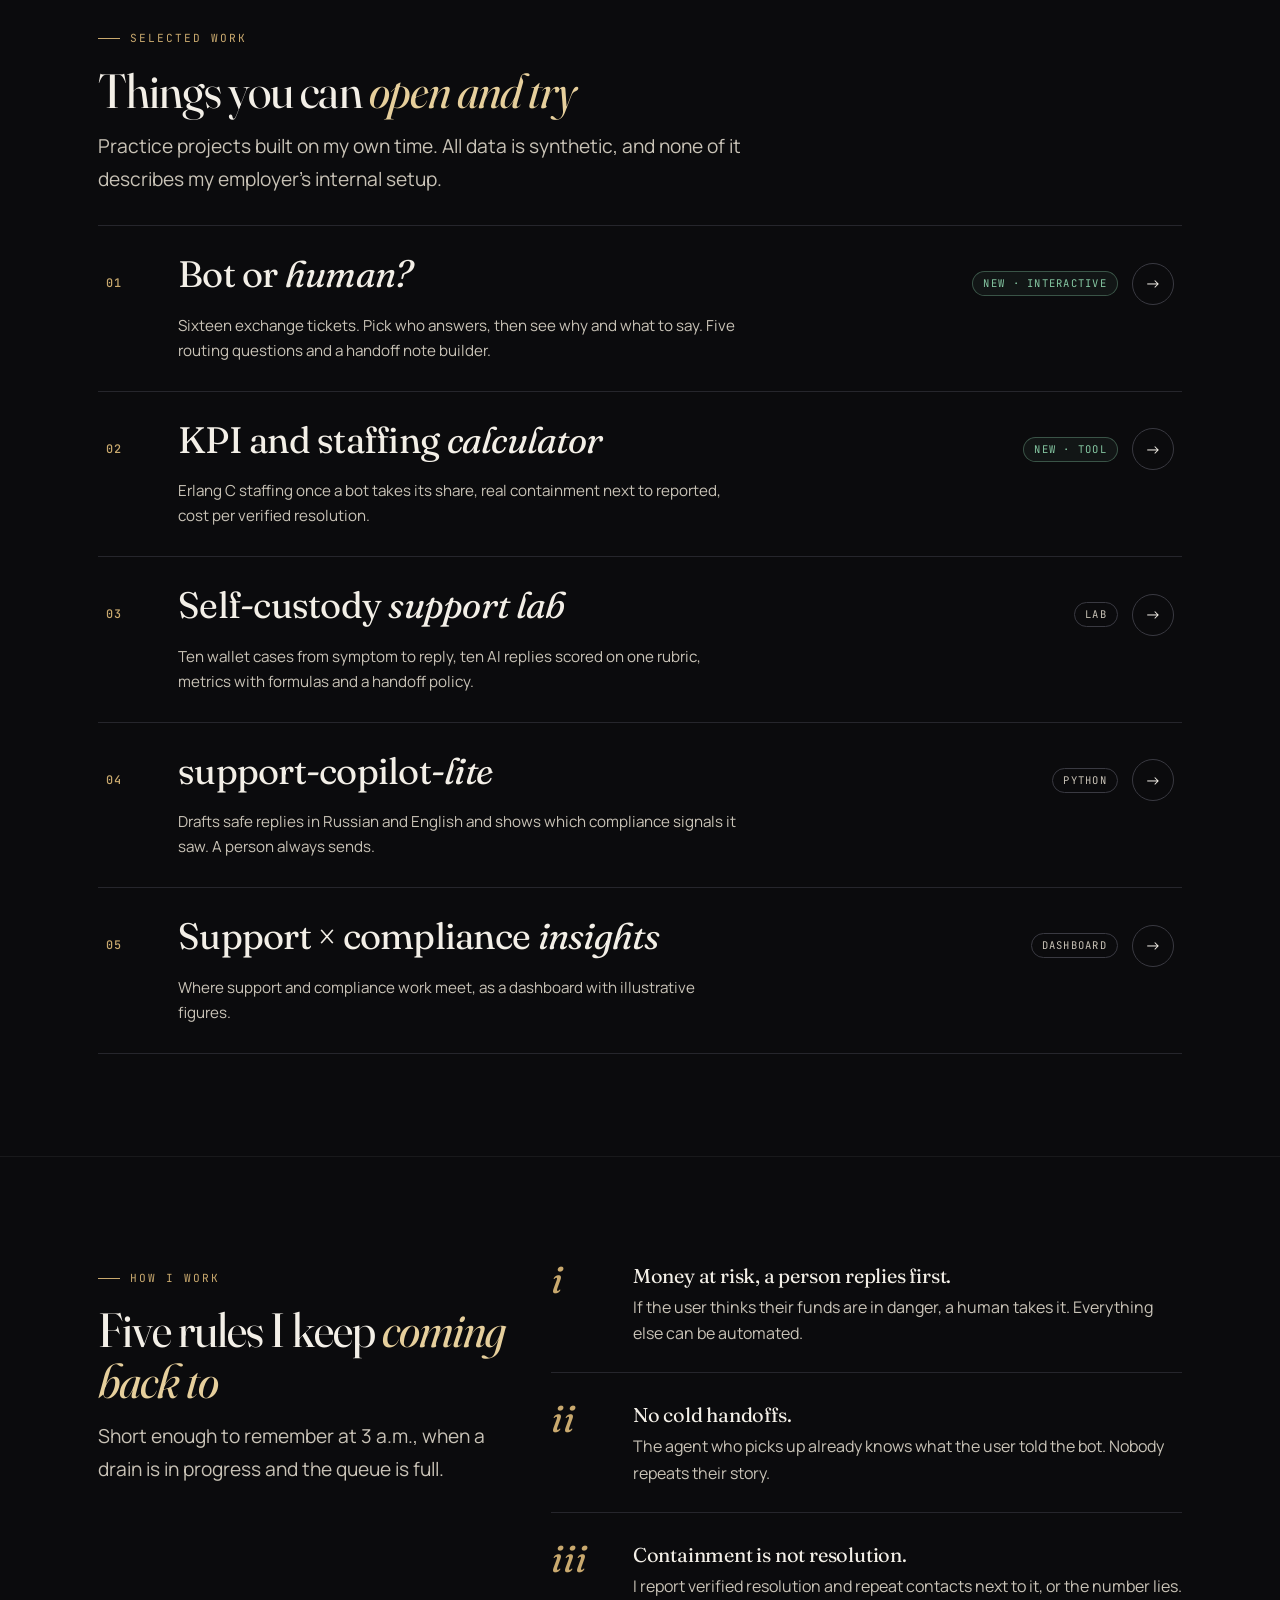
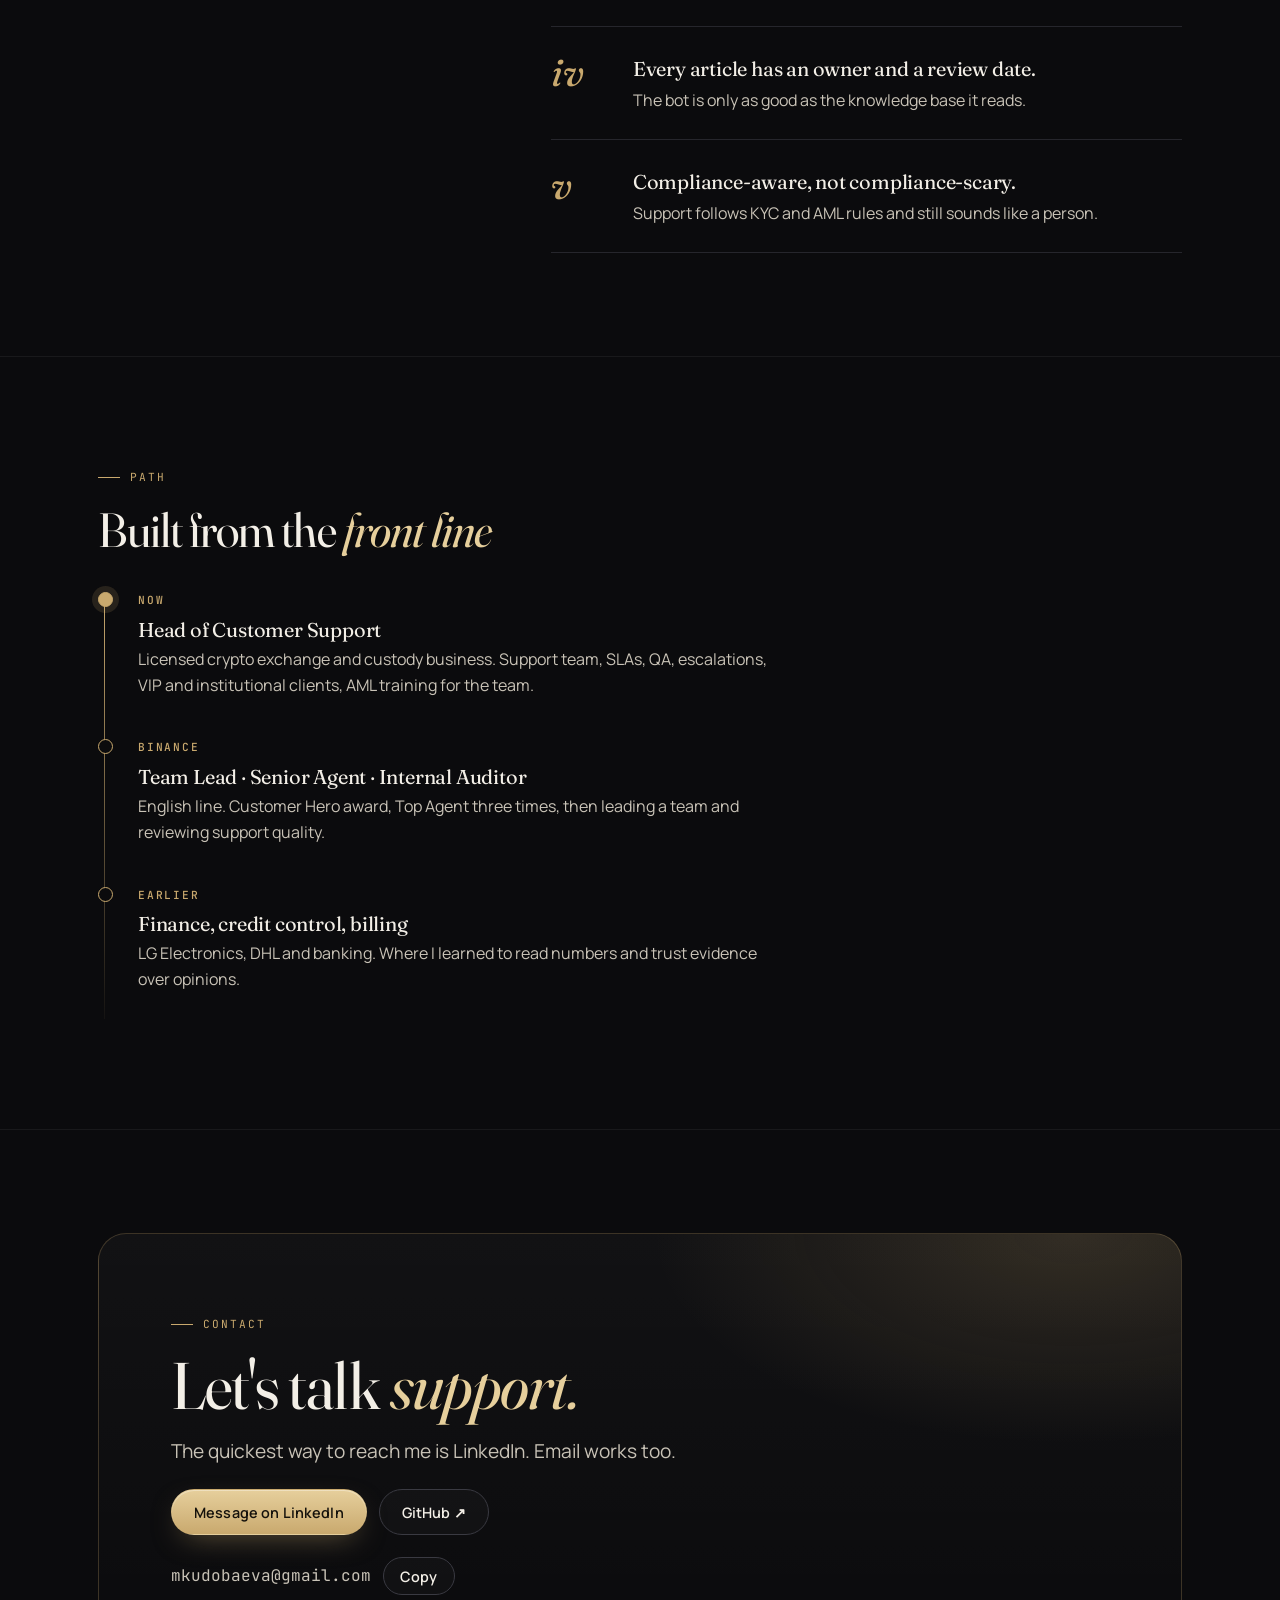
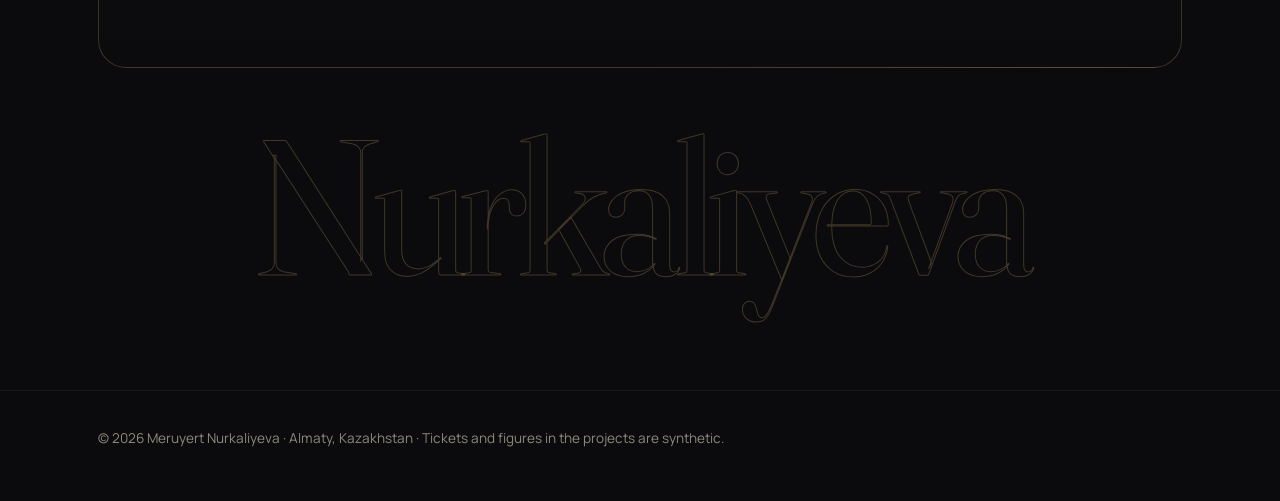
==== commit 207ea13c: "Add social preview image" ====
--- a/index.html
+++ b/index.html
@@ -8,6 +8,12 @@
 <meta property="og:title" content="Meruyert Nurkaliyeva · Crypto customer support lead">
 <meta property="og:description" content="Crypto support that knows when a human must step in.">
 <meta name="theme-color" content="#0b0b0d">
+<meta property="og:type" content="website">
+<meta property="og:url" content="https://mika-dulata.github.io/">
+<meta property="og:image" content="https://mika-dulata.github.io/og.jpg">
+<meta property="og:image:width" content="1200">
+<meta property="og:image:height" content="627">
+<meta name="twitter:card" content="summary_large_image">
 <link rel="preconnect" href="https://fonts.googleapis.com"><link rel="preconnect" href="https://fonts.gstatic.com" crossorigin>
 <link href="https://fonts.googleapis.com/css2?family=Fraunces:ital,opsz,wght@0,9..144,300..600;1,9..144,300..600&family=JetBrains+Mono:wght@400;500&family=Manrope:wght@400;500;600;700&display=swap" rel="stylesheet">
 <style>
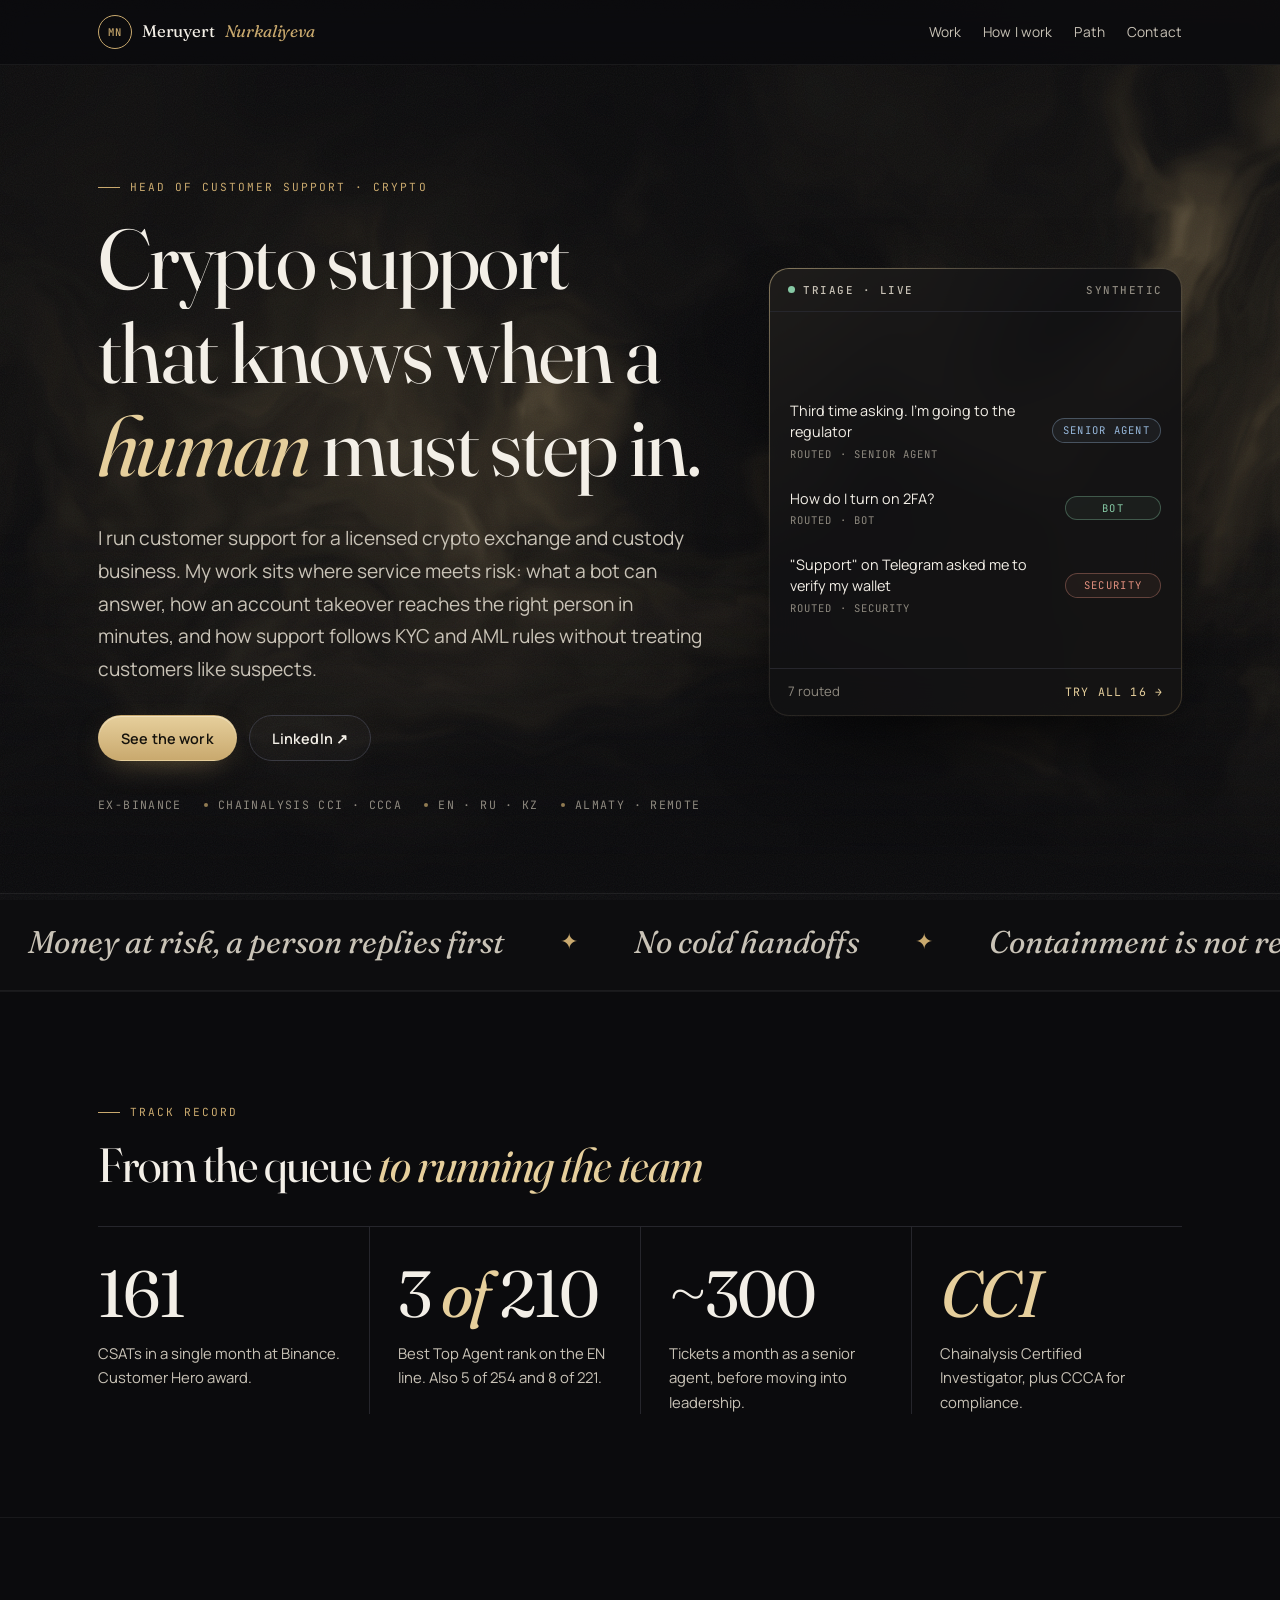
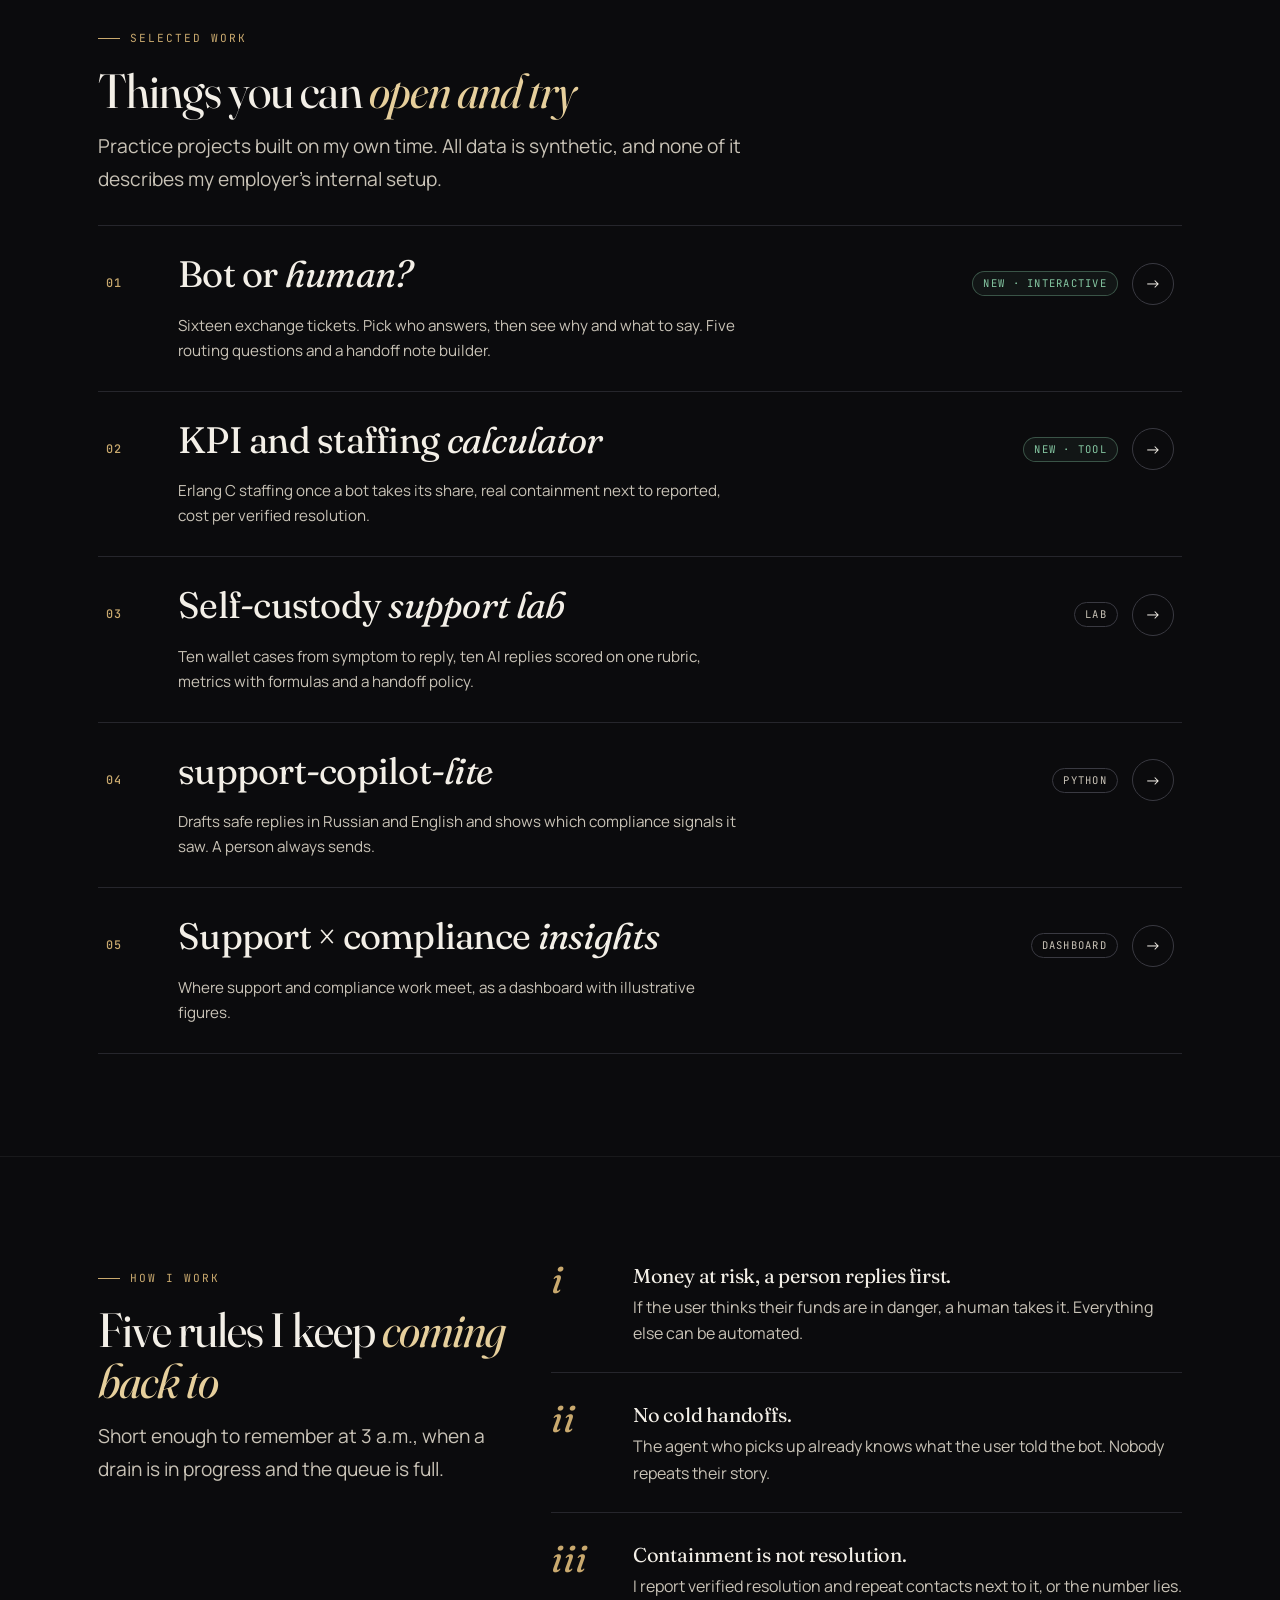
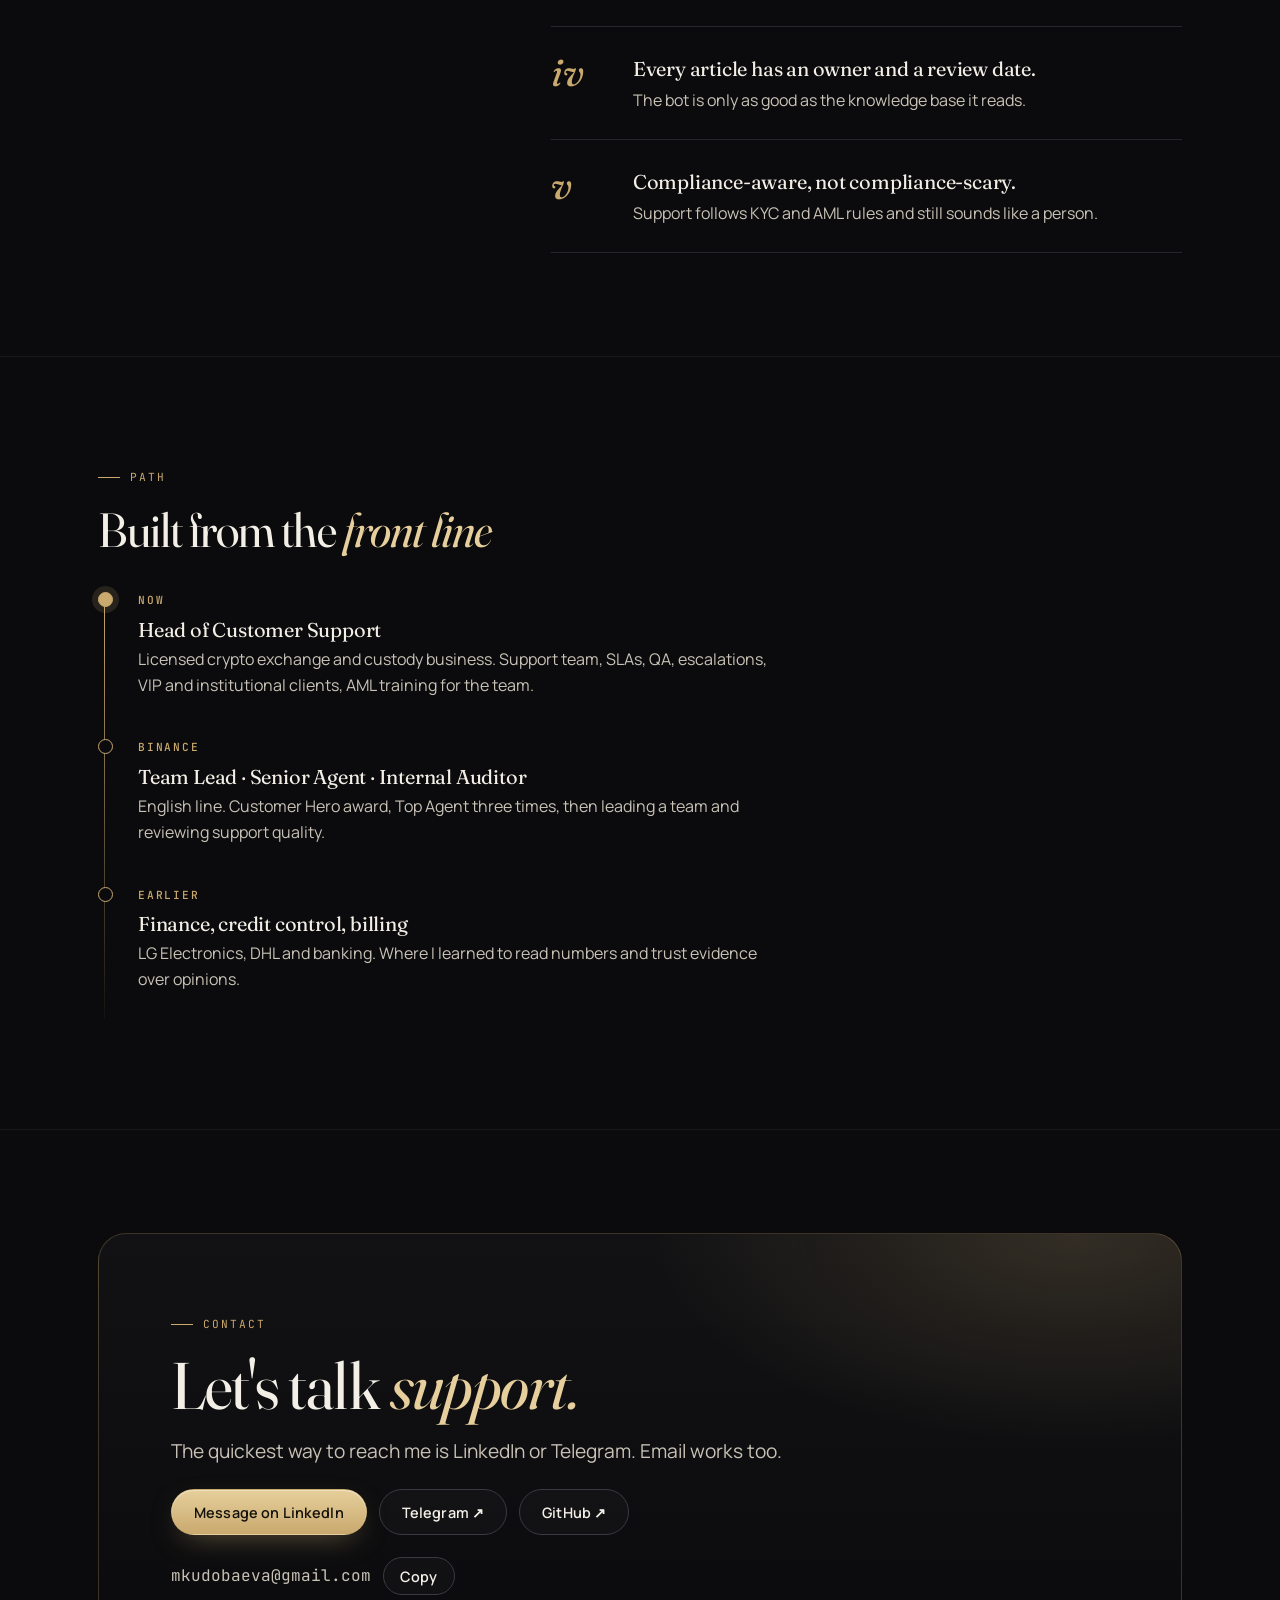
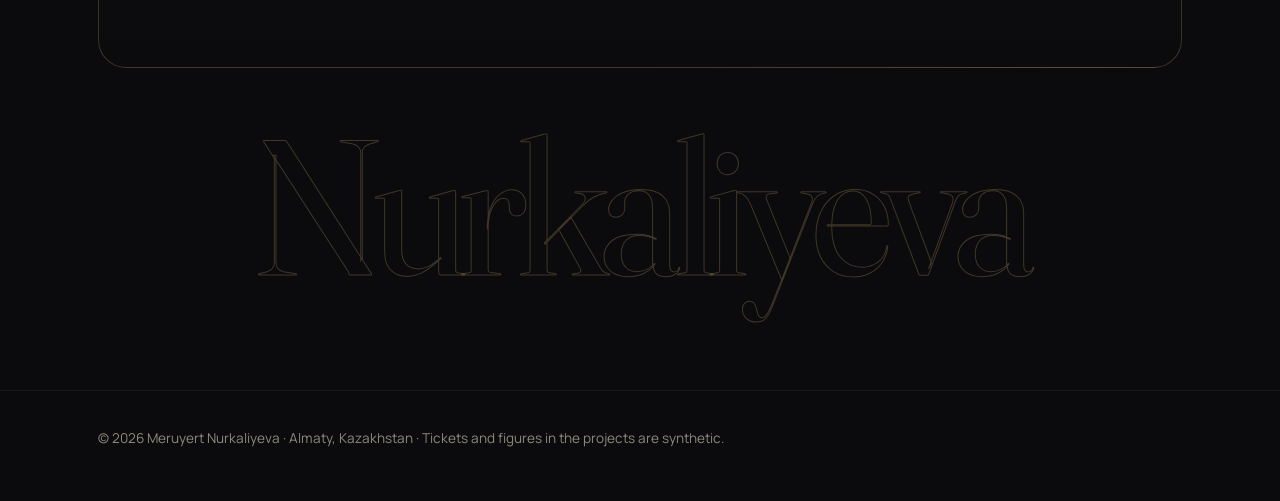
==== commit 3e7b3f35: "Add Telegram contact" ====
--- a/index.html
+++ b/index.html
@@ -253,8 +253,8 @@
 <div class="cta spot reveal">
  <p class="eyebrow">Contact</p>
  <h2>Let's talk <em>support.</em></h2>
- <p class="lead">The quickest way to reach me is LinkedIn. Email works too.</p>
- <div class="row" style="margin-top:22px"><a class="btn primary mag" href="https://www.linkedin.com/in/meruyert-nurkaliyeva">Message on LinkedIn</a><a class="btn mag" href="https://github.com/mika-dulata">GitHub ↗</a></div>
+ <p class="lead">The quickest way to reach me is LinkedIn or Telegram. Email works too.</p>
+ <div class="row" style="margin-top:22px"><a class="btn primary mag" href="https://www.linkedin.com/in/meruyert-nurkaliyeva">Message on LinkedIn</a><a class="btn mag" href="https://t.me/Mikadulat">Telegram ↗</a><a class="btn mag" href="https://github.com/mika-dulata">GitHub ↗</a></div>
  <div class="mail" style="margin-top:22px"><span class="mono" id="em">mkudobaeva@gmail.com</span><button class="btn" id="cp" type="button" style="min-height:38px;padding:8px 16px">Copy</button><span class="copied" id="cpd" aria-live="polite"></span></div>
 </div>
 <div class="giant" aria-hidden="true">Nurkaliyeva</div>
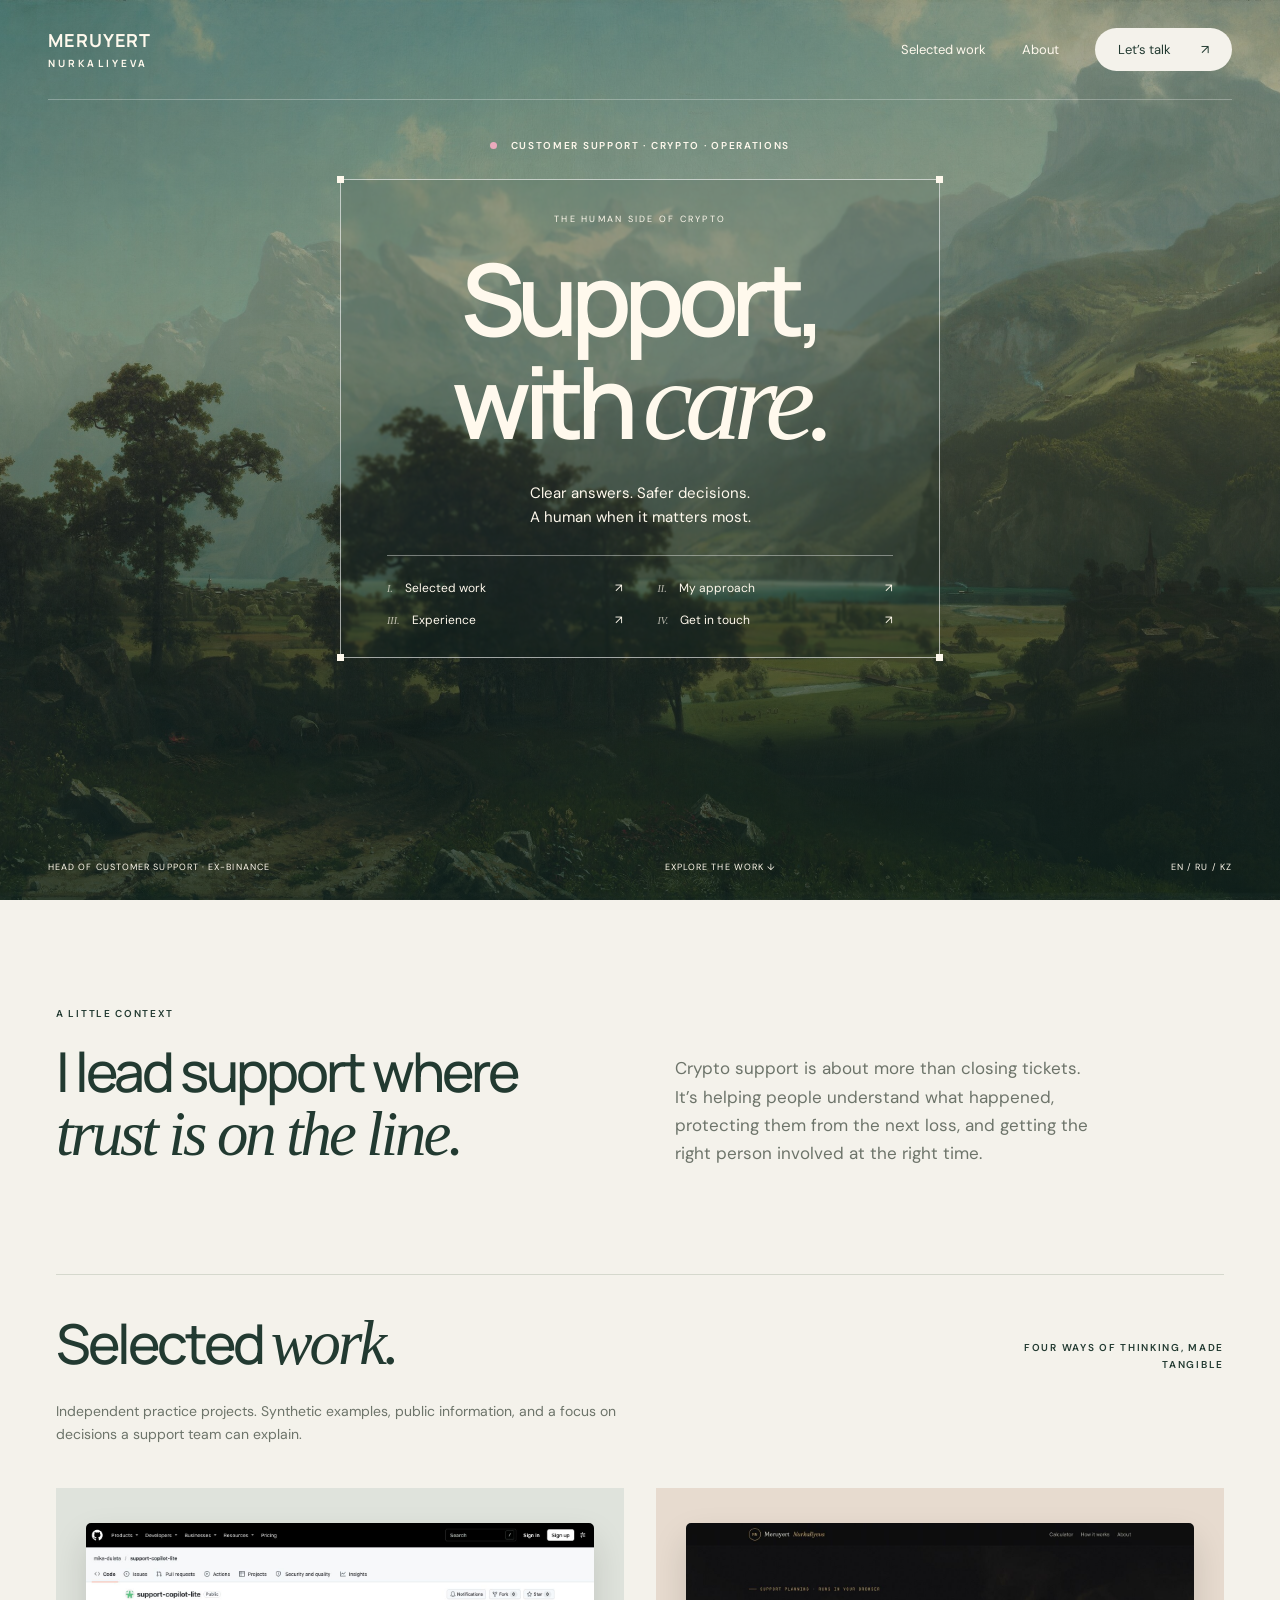
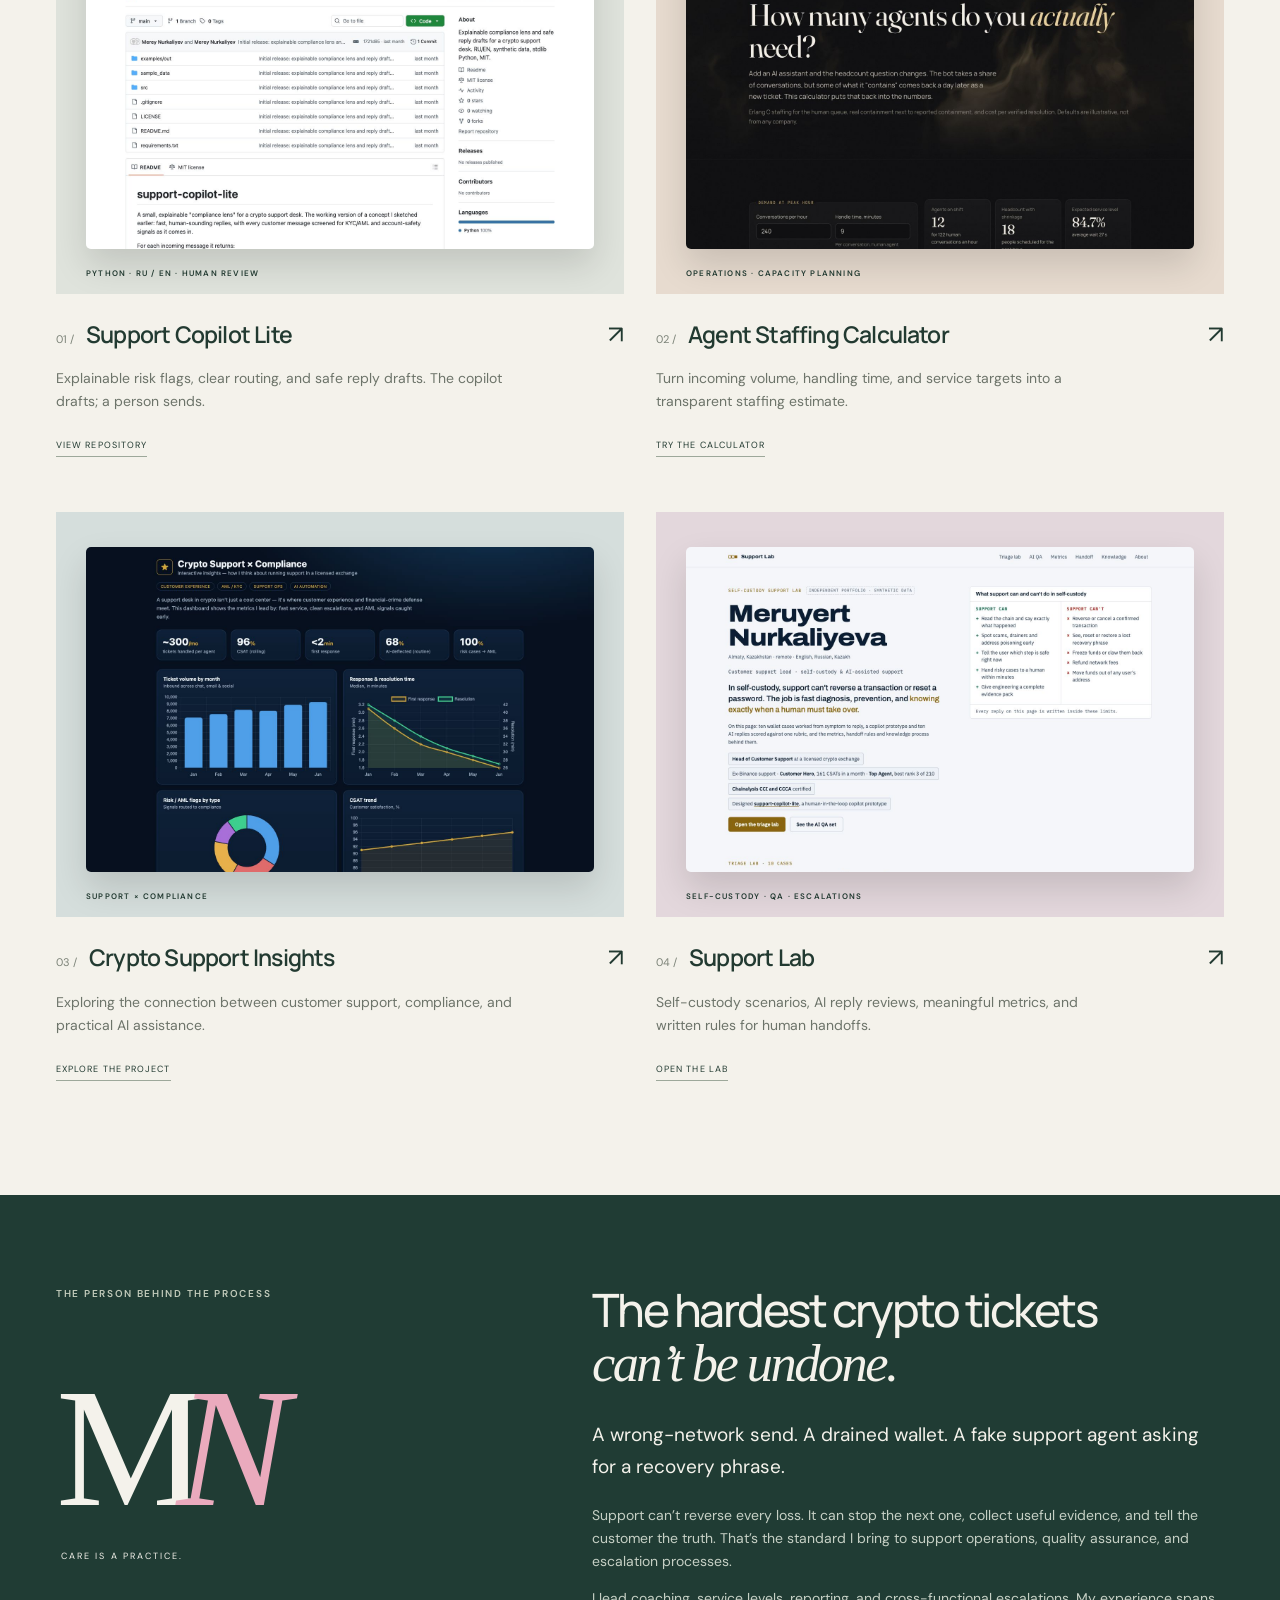
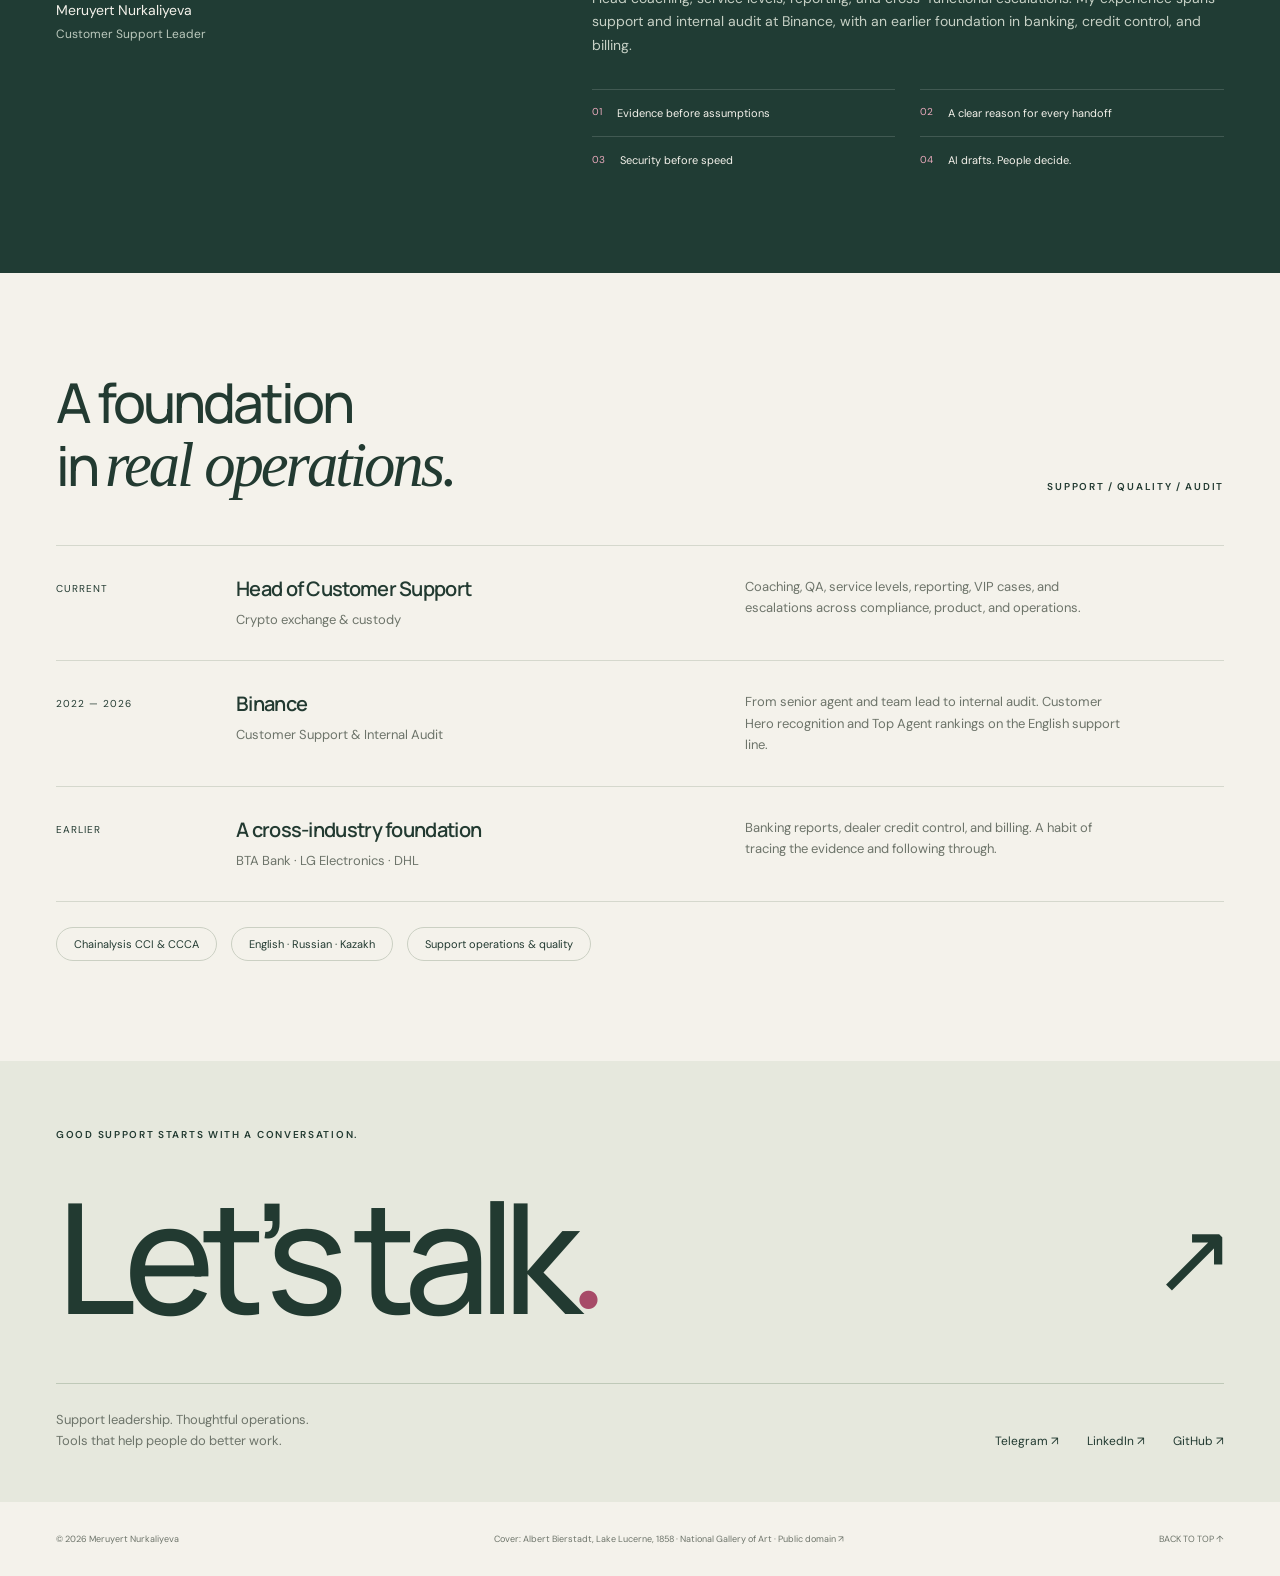
==== commit d94ce980: "Publish Meruyert portfolio with artwork, project previews and responsive layout" ====
--- a/index.html
+++ b/index.html
@@ -1,327 +1,19 @@
 <!doctype html>
-<html lang="en">
-<head>
-<meta charset="utf-8">
-<meta name="viewport" content="width=device-width,initial-scale=1">
-<title>Meruyert Nurkaliyeva</title>
-<meta name="description" content="Head of Customer Support in crypto. Exchange and custody support, human-in-the-loop AI, escalations and QA. Ex-Binance, Chainalysis CCI and CCCA.">
-<meta property="og:title" content="Meruyert Nurkaliyeva · Crypto customer support lead">
-<meta property="og:description" content="Crypto support that knows when a human must step in.">
-<meta name="theme-color" content="#0b0b0d">
-<meta property="og:type" content="website">
-<meta property="og:url" content="https://mika-dulata.github.io/">
-<meta property="og:image" content="https://mika-dulata.github.io/og.jpg">
-<meta property="og:image:width" content="1200">
-<meta property="og:image:height" content="627">
-<meta name="twitter:card" content="summary_large_image">
-<link rel="preconnect" href="https://fonts.googleapis.com"><link rel="preconnect" href="https://fonts.gstatic.com" crossorigin>
-<link href="https://fonts.googleapis.com/css2?family=Fraunces:ital,opsz,wght@0,9..144,300..600;1,9..144,300..600&family=JetBrains+Mono:wght@400;500&family=Manrope:wght@400;500;600;700&display=swap" rel="stylesheet">
-<style>
-:root{color-scheme:dark;--bg:#0b0b0d;--bg-glow:rgba(201,169,110,.10);--surface:#141417;--surface-2:#0f0f12;--surface-3:#1b1b20;--line:#26262c;--line-strong:#3a3a42;--ink:#f3efe7;--ink-2:#c9c3b7;--muted:#8e897f;--gold:#c9a96e;--gold-2:#e6cf9c;--on-gold:#15120c;--ok:#86c9a4;--warn:#dcb56e;--bad:#e3907f;--info:#97b8db;--focus:#e6cf9c;
---f-display:"Fraunces",Georgia,"Times New Roman",serif;--f-body:"Manrope",-apple-system,BlinkMacSystemFont,"Segoe UI",Roboto,Helvetica,Arial,sans-serif;--f-mono:"JetBrains Mono",ui-monospace,SFMono-Regular,Menlo,Consolas,monospace;
---gutter:clamp(16px,4vw,48px);--radius:14px;--radius-sm:10px;--maxw:1180px;--ease:cubic-bezier(.2,.7,.2,1)}
-*{box-sizing:border-box}
-html{scroll-behavior:smooth;-webkit-text-size-adjust:100%}
-body{margin:0;background:var(--bg);color:var(--ink);font-family:var(--f-body);font-size:16px;line-height:1.65;overflow-x:hidden;-webkit-font-smoothing:antialiased}
-body::before{content:"";position:fixed;inset:-20%;z-index:-2;background:radial-gradient(900px 520px at 85% 0%,var(--bg-glow),transparent 60%),radial-gradient(700px 500px at 0% 40%,rgba(151,184,219,.05),transparent 60%)}
-body::after{content:"";position:fixed;inset:0;z-index:-1;pointer-events:none;opacity:.06;background-image:url("data:image/svg+xml,%3Csvg xmlns='http://www.w3.org/2000/svg' width='160' height='160'%3E%3Cfilter id='n'%3E%3CfeTurbulence type='fractalNoise' baseFrequency='.9' numOctaves='3' stitchTiles='stitch'/%3E%3C/filter%3E%3Crect width='100%25' height='100%25' filter='url(%23n)'/%3E%3C/svg%3E")}
-::selection{background:var(--gold);color:var(--on-gold)}
-a{color:var(--gold-2);text-underline-offset:4px;text-decoration-thickness:1px}
-a:hover{color:var(--ink)}
-:focus-visible{outline:1px solid var(--focus);outline-offset:3px;border-radius:6px}
-.wrap{max-width:var(--maxw);margin:0 auto;padding:0 var(--gutter)}
-header.top{position:sticky;top:0;z-index:20;background:rgba(11,11,13,.72);backdrop-filter:saturate(140%) blur(14px);-webkit-backdrop-filter:saturate(140%) blur(14px);border-bottom:1px solid rgba(255,255,255,.06)}
-header.top .wrap{display:flex;align-items:center;justify-content:space-between;gap:16px;height:64px}
-.brand{display:flex;align-items:center;gap:10px;font-family:var(--f-display);font-size:1.05rem;color:var(--ink);text-decoration:none;white-space:nowrap;letter-spacing:-.01em}
-.brand::before{content:"MN";display:grid;place-items:center;width:32px;height:32px;border-radius:50%;border:1px solid var(--gold);color:var(--gold);font:500 .66rem/1 var(--f-mono);letter-spacing:.08em}
-.brand span{color:var(--gold);font-style:italic}
-nav.links{display:flex;gap:22px;overflow-x:auto;scrollbar-width:none}
-nav.links::-webkit-scrollbar{display:none}
-nav.links a{color:var(--ink-2);text-decoration:none;font-size:.86rem;white-space:nowrap;letter-spacing:.01em}
-nav.links a:hover{color:var(--gold-2)}
-@media(max-width:560px){.brand{font-size:0}.brand span{display:none}nav.links{gap:16px}}
-.eyebrow{display:inline-flex;align-items:center;gap:10px;font-family:var(--f-mono);font-size:.7rem;letter-spacing:.18em;text-transform:uppercase;color:var(--gold);margin:0 0 18px}
-.eyebrow::before{content:"";width:22px;height:1px;background:var(--gold)}
-h1,h2,h3{font-family:var(--f-display);font-weight:400;line-height:1.05;margin:0 0 14px;letter-spacing:-.02em}
-h1{font-size:clamp(2.6rem,1.6rem + 4.6vw,5.4rem);font-variation-settings:"opsz" 144}
-h2{font-size:clamp(1.9rem,1.3rem + 2.2vw,3rem);font-variation-settings:"opsz" 120}
-h3{font-size:1.25rem;line-height:1.2;letter-spacing:-.01em}
-h1 em,h2 em,h3 em{font-style:italic;color:var(--gold-2)}
-p{margin:0 0 14px}
-.lead{font-size:clamp(1.05rem,1rem + .3vw,1.2rem);color:var(--ink-2);max-width:60ch;line-height:1.7}
-.muted{color:var(--muted)}
-section{padding:clamp(64px,8vw,112px) 0;border-top:1px solid rgba(255,255,255,.06)}
-section.hero{border-top:0;padding:clamp(56px,8vw,104px) 0 clamp(48px,6vw,80px)}
-.why{position:relative;background:linear-gradient(180deg,rgba(201,169,110,.07),rgba(201,169,110,.02));border:1px solid rgba(201,169,110,.22);padding:16px 20px;border-radius:var(--radius-sm);color:var(--ink-2);max-width:74ch;margin:22px 0 30px}
-.why b{font-family:var(--f-mono);font-size:.66rem;letter-spacing:.18em;color:var(--gold);display:block;margin-bottom:4px;font-weight:500}
-.btn{display:inline-flex;align-items:center;justify-content:center;gap:10px;font:600 .9rem var(--f-body);letter-spacing:.01em;padding:12px 22px;border-radius:999px;border:1px solid var(--line-strong);background:rgba(255,255,255,.02);color:var(--ink);cursor:pointer;text-decoration:none;min-height:46px;transition:border-color .25s var(--ease),background .25s var(--ease),transform .25s var(--ease),color .25s}
-.btn:hover{border-color:var(--gold);color:var(--ink);background:rgba(201,169,110,.06)}
-.btn.primary{background:linear-gradient(180deg,var(--gold-2),var(--gold));border-color:transparent;color:var(--on-gold);box-shadow:0 10px 30px -12px rgba(201,169,110,.55),inset 0 1px 0 rgba(255,255,255,.35)}
-.btn.primary:hover{transform:translateY(-1px);color:var(--on-gold)}
-.btn:disabled{opacity:.4;cursor:not-allowed;transform:none}
-.row{display:flex;flex-wrap:wrap;gap:12px}
-.card{position:relative;background:linear-gradient(180deg,rgba(255,255,255,.035),rgba(255,255,255,.01));border:1px solid var(--line);border-radius:var(--radius);padding:24px;box-shadow:inset 0 1px 0 rgba(255,255,255,.04)}
-.grid{display:grid;gap:16px}
-.g2{grid-template-columns:repeat(auto-fit,minmax(280px,1fr))}
-.g3{grid-template-columns:repeat(auto-fit,minmax(240px,1fr))}
-.tag{display:inline-flex;align-items:center;gap:6px;font-family:var(--f-mono);font-size:.66rem;letter-spacing:.12em;padding:5px 10px;border-radius:999px;border:1px solid var(--line-strong);color:var(--ink-2);text-transform:uppercase;line-height:1.2}
-.tag.ok{color:var(--ok);border-color:rgba(134,201,164,.35);background:rgba(134,201,164,.06)}
-.tag.warn{color:var(--warn);border-color:rgba(220,181,110,.35);background:rgba(220,181,110,.06)}
-.tag.bad{color:var(--bad);border-color:rgba(227,144,127,.35);background:rgba(227,144,127,.06)}
-.tag.info{color:var(--info);border-color:rgba(151,184,219,.35);background:rgba(151,184,219,.06)}
-label{display:block;font-size:.84rem;color:var(--ink-2);margin:0 0 7px}
-input,select,textarea{width:100%;font:1rem var(--f-body);color:var(--ink);background:rgba(0,0,0,.25);border:1px solid var(--line-strong);border-radius:var(--radius-sm);padding:11px 14px;min-height:46px;transition:border-color .2s}
-input:focus,select:focus,textarea:focus{border-color:var(--gold);outline:none}
-textarea{min-height:88px;resize:vertical}
-.field{margin-bottom:16px}
-.hint{font-size:.78rem;color:var(--muted);margin-top:5px}
-code,.mono{font-family:var(--f-mono);font-size:.88em}
-footer{border-top:1px solid rgba(255,255,255,.06);padding:36px 0 52px;color:var(--muted);font-size:.85rem}
-footer a{color:var(--ink-2)}
-.reveal{opacity:1}
-.js .reveal{opacity:0;transform:translateY(18px);transition:opacity .9s var(--ease),transform .9s var(--ease)}
-.js .reveal.in{opacity:1;transform:none}
-@media (prefers-reduced-motion:reduce){html{scroll-behavior:auto}*{transition:none!important;animation:none!important}.js .reveal{opacity:1;transform:none}}
-section.hero{position:relative;overflow:hidden}
-#silk{position:absolute;inset:0;width:100%;height:100%;z-index:-1;opacity:.9;mask-image:linear-gradient(180deg,#000 55%,transparent);-webkit-mask-image:linear-gradient(180deg,#000 55%,transparent)}
-
-/* hero */
-.hero{position:relative;overflow:hidden;min-height:min(92vh,900px);display:flex;align-items:center}
-#silk{position:absolute;inset:0;width:100%;height:100%;z-index:-1;opacity:.9;mask-image:linear-gradient(180deg,#000 55%,transparent);-webkit-mask-image:linear-gradient(180deg,#000 55%,transparent)}
-.hero-grid{display:grid;gap:clamp(36px,5vw,64px);grid-template-columns:minmax(0,1fr);align-items:center;width:100%}
-@media(min-width:980px){.hero-grid{grid-template-columns:minmax(0,1.25fr) minmax(0,.85fr)}}
-.hero h1{margin-bottom:26px}
-.hero h1 .ln{display:block;overflow:hidden;padding-bottom:.06em}
-.hero h1 .ln>span{display:inline-block}
-.js .hero h1 .ln>span{transform:translateY(105%);transition:transform 1.2s var(--ease)}
-.js .hero.on h1 .ln>span{transform:none}
-.hero h1 .ln:nth-child(2)>span{transition-delay:.08s}.hero h1 .ln:nth-child(3)>span{transition-delay:.16s}
-.creds{display:flex;flex-wrap:wrap;gap:10px 22px;margin-top:34px;font-family:var(--f-mono);font-size:.72rem;letter-spacing:.12em;text-transform:uppercase;color:var(--muted)}
-.creds span{display:inline-flex;align-items:center;gap:10px}
-.creds span+span::before{content:"";width:4px;height:4px;border-radius:50%;background:var(--gold);opacity:.7}
-/* console */
-.console{position:relative;border-radius:20px;padding:1px;background:linear-gradient(140deg,rgba(230,207,156,.55),rgba(255,255,255,.06) 40%,rgba(201,169,110,.25));box-shadow:0 40px 80px -30px rgba(0,0,0,.8),0 0 0 1px rgba(255,255,255,.02)}
-.console-in{border-radius:19px;background:rgba(14,14,17,.86);backdrop-filter:blur(18px);-webkit-backdrop-filter:blur(18px);overflow:hidden}
-.c-head{display:flex;align-items:center;justify-content:space-between;padding:14px 18px;border-bottom:1px solid var(--line);font:500 .68rem var(--f-mono);letter-spacing:.14em;text-transform:uppercase;color:var(--muted)}
-.live{display:inline-flex;align-items:center;gap:8px;color:var(--ink-2)}
-.live i{width:7px;height:7px;border-radius:50%;background:var(--ok);box-shadow:0 0 0 0 rgba(134,201,164,.6);animation:pulse 2s infinite}
-@keyframes pulse{70%{box-shadow:0 0 0 8px rgba(134,201,164,0)}100%{box-shadow:0 0 0 0 rgba(134,201,164,0)}}
-.c-list{list-style:none;margin:0;padding:8px;min-height:356px}
-.c-item{display:grid;grid-template-columns:1fr auto;gap:12px;align-items:center;padding:14px 12px;border-radius:12px;transition:background .5s var(--ease),opacity .6s var(--ease),transform .6s var(--ease)}
-.c-item.new{opacity:0;transform:translateY(-10px)}
-.c-item:first-child{background:rgba(255,255,255,.035)}
-.c-item p{margin:0;font-size:.9rem;color:var(--ink);line-height:1.45}
-.c-item small{display:block;font:.66rem var(--f-mono);letter-spacing:.1em;color:var(--muted);margin-top:4px;text-transform:uppercase}
-.route{min-width:96px;text-align:center;justify-content:center}
-.route.wait{color:var(--muted);border-style:dashed}
-.route.wait::after{content:"";width:5px;height:5px;border-radius:50%;background:currentColor;animation:blink 1s infinite}
-@keyframes blink{50%{opacity:.2}}
-.c-foot{display:flex;justify-content:space-between;align-items:center;gap:12px;padding:12px 18px;border-top:1px solid var(--line);font-size:.82rem;color:var(--muted)}
-.c-foot a{font-family:var(--f-mono);font-size:.72rem;letter-spacing:.1em;text-transform:uppercase;text-decoration:none}
-/* marquee */
-.marquee{border-top:1px solid rgba(255,255,255,.06);border-bottom:1px solid rgba(255,255,255,.06);overflow:hidden;padding:22px 0;background:rgba(255,255,255,.012)}
-.track{display:flex;width:max-content;animation:mq 46s linear infinite}
-.marquee:hover .track{animation-play-state:paused}
-.track span{font-family:var(--f-display);font-style:italic;font-size:clamp(1.3rem,1rem + 1.2vw,2rem);color:var(--ink-2);white-space:nowrap;padding:0 28px;display:inline-flex;align-items:center;gap:56px}
-.track span::after{content:"✦";font-style:normal;font-size:.7em;color:var(--gold)}
-@keyframes mq{to{transform:translateX(-50%)}}
-/* numbers */
-.nums{display:grid;grid-template-columns:repeat(auto-fit,minmax(220px,1fr));border-top:1px solid var(--line)}
-.num{padding:28px 24px 8px 0;border-bottom:1px solid var(--line)}
-@media(min-width:720px){.num{border-bottom:0;padding:34px 28px 0 0}.num+.num{border-left:1px solid var(--line);padding-left:28px}}
-.num .v{font-family:var(--f-display);font-size:clamp(2.8rem,2rem + 2.6vw,4.4rem);line-height:1;letter-spacing:-.03em;color:var(--ink)}
-.num .v em{color:var(--gold-2)}
-.num .k{margin-top:14px;color:var(--ink-2);font-size:.93rem;max-width:28ch}
-/* work index */
-.index{list-style:none;margin:30px 0 0;padding:0;border-top:1px solid var(--line)}
-.index a{position:relative;display:grid;grid-template-columns:52px minmax(0,1fr) auto;gap:8px 20px;align-items:baseline;padding:28px 8px;border-bottom:1px solid var(--line);text-decoration:none;color:var(--ink);overflow:hidden;isolation:isolate}
-.index a::before{content:"";position:absolute;inset:0;z-index:-1;background:linear-gradient(90deg,rgba(201,169,110,.12),rgba(201,169,110,0));transform:scaleX(0);transform-origin:left;transition:transform .6s var(--ease)}
-.index a:hover::before,.index a:focus-visible::before{transform:scaleX(1)}
-.ix-n{font:500 .74rem var(--f-mono);color:var(--gold);letter-spacing:.1em}
-.ix-t{font-family:var(--f-display);font-size:clamp(1.5rem,1.1rem + 1.5vw,2.4rem);line-height:1.1;letter-spacing:-.02em;transition:transform .6s var(--ease)}
-.index a:hover .ix-t{transform:translateX(8px)}
-.ix-d{grid-column:2;color:var(--ink-2);font-size:.95rem;max-width:62ch}
-.ix-m{grid-row:1;grid-column:3;display:flex;align-items:center;gap:14px}
-.ix-a{display:grid;place-items:center;width:42px;height:42px;border-radius:50%;border:1px solid var(--line-strong);transition:all .5s var(--ease);font-size:1rem}
-.index a:hover .ix-a{background:var(--gold);border-color:var(--gold);color:var(--on-gold);transform:rotate(-45deg)}
-@media(max-width:640px){.index a{grid-template-columns:34px minmax(0,1fr);}.ix-m{grid-row:auto;grid-column:2}.ix-a{display:none}}
-/* principles */
-.split{display:grid;gap:32px;grid-template-columns:minmax(0,1fr)}
-@media(min-width:900px){.split{grid-template-columns:minmax(0,.8fr) minmax(0,1.2fr)}.split .sticky{position:sticky;top:110px;align-self:start}}
-.rules{list-style:none;margin:0;padding:0}
-.rules li{display:grid;grid-template-columns:64px 1fr;gap:18px;padding:26px 0;border-bottom:1px solid var(--line)}
-.rules li:first-child{padding-top:0}
-.rules .rn{font-family:var(--f-display);font-style:italic;font-size:2.4rem;line-height:1;color:var(--gold)}
-.rules h3{margin:4px 0 6px}
-.rules p{margin:0;color:var(--ink-2)}
-/* path */
-.path{list-style:none;margin:30px 0 0;padding:0;position:relative}
-.path::before{content:"";position:absolute;left:6px;top:8px;bottom:8px;width:1px;background:linear-gradient(var(--gold),rgba(201,169,110,.05))}
-.path li{position:relative;padding:0 0 34px 40px}
-.path li::before{content:"";position:absolute;left:0;top:7px;width:13px;height:13px;border-radius:50%;background:var(--bg);border:1px solid var(--gold)}
-.path li:first-child::before{background:var(--gold);box-shadow:0 0 0 6px rgba(201,169,110,.15)}
-.path .yr{font:500 .7rem var(--f-mono);letter-spacing:.16em;text-transform:uppercase;color:var(--gold)}
-.path h3{margin:6px 0 4px}
-.path p{margin:0;color:var(--ink-2);max-width:64ch}
-/* contact */
-.cta{position:relative;overflow:hidden;border-radius:28px;padding:clamp(36px,6vw,72px);border:1px solid rgba(201,169,110,.25);background:radial-gradient(600px 300px at 90% 0%,rgba(201,169,110,.18),transparent 70%),linear-gradient(180deg,rgba(255,255,255,.03),rgba(255,255,255,.005))}
-.cta h2{font-size:clamp(2.2rem,1.4rem + 3.4vw,4.4rem);max-width:14ch}
-.mail{display:inline-flex;align-items:center;gap:12px;flex-wrap:wrap;margin-top:8px}
-.mail .mono{font-size:1rem;color:var(--ink-2)}
-.copied{color:var(--ok);font-size:.85rem}
-.giant{font-family:var(--f-display);font-size:clamp(3.6rem,15vw,15rem);line-height:.85;letter-spacing:-.05em;color:transparent;-webkit-text-stroke:1px rgba(201,169,110,.28);white-space:nowrap;text-align:center;margin:56px 0 0;user-select:none}
-/* spotlight */
-.spot{--mx:50%;--my:50%}
-.spot::after{content:"";position:absolute;inset:0;border-radius:inherit;pointer-events:none;background:radial-gradient(380px circle at var(--mx) var(--my),rgba(230,207,156,.10),transparent 45%);opacity:0;transition:opacity .4s}
-.spot:hover::after{opacity:1}
-</style>
-</head>
-<body>
-<header class="top"><div class="wrap">
-<a class="brand" href="#top">Meruyert <span>Nurkaliyeva</span></a>
-<nav class="links"><a href="#work">Work</a><a href="#how">How I work</a><a href="#path">Path</a><a href="#contact">Contact</a></nav>
-</div></header>
-<main id="top">
-<section class="hero" id="hero">
-<canvas id="silk" aria-hidden="true"></canvas>
-<div class="wrap"><div class="hero-grid">
- <div>
-  <p class="eyebrow">Head of Customer Support · Crypto</p>
-  <h1><span class="ln"><span>Crypto support</span></span><span class="ln"><span>that knows when a</span></span><span class="ln"><span><em>human</em> must step in.</span></span></h1>
-  <p class="lead">I run customer support for a licensed crypto exchange and custody business. My work sits where service meets risk: what a bot can answer, how an account takeover reaches the right person in minutes, and how support follows KYC and AML rules without treating customers like suspects.</p>
-  <div class="row" style="margin-top:30px"><a class="btn primary mag" href="#work">See the work</a><a class="btn mag" href="https://www.linkedin.com/in/meruyert-nurkaliyeva">LinkedIn ↗</a></div>
-  <div class="creds"><span>Ex-Binance</span><span>Chainalysis CCI · CCCA</span><span>EN · RU · KZ</span><span>Almaty · remote</span></div>
- </div>
- <div class="console reveal" aria-label="Example of ticket routing with synthetic tickets">
-  <div class="console-in">
-   <div class="c-head"><span class="live"><i></i>Triage · live</span><span>synthetic</span></div>
-   <ul class="c-list" id="clist"></ul>
-   <div class="c-foot"><span id="ccount">0 routed</span><a href="https://mika-dulata.github.io/support-handoff-playbook/">Try all 16 →</a></div>
-  </div>
- </div>
-</div></div>
-</section>
-
-<div class="marquee" aria-hidden="true"><div class="track" id="track"></div></div>
-
-<section id="proof"><div class="wrap">
-<p class="eyebrow reveal">Track record</p>
-<h2 class="reveal">From the queue <em>to running the team</em></h2>
-<div class="nums" style="margin-top:36px">
- <div class="num reveal"><div class="v" data-count="161">161</div><div class="k">CSATs in a single month at Binance. Customer Hero award.</div></div>
- <div class="num reveal"><div class="v">3 <em>of</em> 210</div><div class="k">Best Top Agent rank on the EN line. Also 5 of 254 and 8 of 221.</div></div>
- <div class="num reveal"><div class="v">~<span data-count="300">300</span></div><div class="k">Tickets a month as a senior agent, before moving into leadership.</div></div>
- <div class="num reveal"><div class="v"><em>CCI</em></div><div class="k">Chainalysis Certified Investigator, plus CCCA for compliance.</div></div>
-</div>
+<html lang="en"><head><meta charset="utf-8"><meta name="viewport" content="width=device-width,initial-scale=1"><meta name="description" content="Meruyert Nurkaliyeva — customer support leadership in crypto. Support operations, quality, security escalations and practical tools."><meta name="theme-color" content="#203c34"><title>Meruyert Nurkaliyeva — Support, with care.</title><link rel="stylesheet" href="style.css"></head>
+<body><a class="skip" href="#work">Skip to selected work</a>
+<header class="hero" id="top"><img class="landscape" src="assets/lake-lucerne.jpg" alt="Lake Lucerne and the Swiss Alps, painted by Albert Bierstadt in 1858" fetchpriority="high"><div class="veil"></div>
+<nav class="topbar"><a class="wordmark" href="#top">MERUYERT<span>NURKALIYEVA</span></a><div class="navlinks"><a href="#work">Selected work</a><a href="#about">About</a><a class="pill" href="https://t.me/Mikadulat" target="_blank" rel="noopener">Let’s talk <span>↗</span></a></div></nav>
+<div class="hero-content"><div class="eyebrow"><span class="dot"></span> CUSTOMER SUPPORT · CRYPTO · OPERATIONS</div><div class="title-frame"><span class="corner c1"></span><span class="corner c2"></span><span class="corner c3"></span><span class="corner c4"></span><p class="edition">THE HUMAN SIDE OF CRYPTO</p><h1>Support,<br>with <em>care.</em></h1><p class="hero-copy">Clear answers. Safer decisions.<br>A human when it matters most.</p><div class="contents"><a href="#work"><small>I.</small> Selected work <span>↗</span></a><a href="#about"><small>II.</small> My approach <span>↗</span></a><a href="#experience"><small>III.</small> Experience <span>↗</span></a><a href="#contact"><small>IV.</small> Get in touch <span>↗</span></a></div></div></div>
+<div class="hero-footer"><span>HEAD OF CUSTOMER SUPPORT · EX-BINANCE</span><a href="#work">EXPLORE THE WORK ↓</a><span>EN / RU / KZ</span></div></header>
+<main><section class="intro wrap"><p class="eyebrow">A LITTLE CONTEXT</p><h2>I lead support where<br><em>trust is on the line.</em></h2><p>Crypto support is about more than closing tickets. It’s helping people understand what happened, protecting them from the next loss, and getting the right person involved at the right time.</p></section>
+<section class="work wrap" id="work"><div class="section-heading"><h2>Selected <em>work.</em></h2><span class="eyebrow">FOUR WAYS OF THINKING, MADE TANGIBLE</span></div><p class="section-note">Independent practice projects. Synthetic examples, public information, and a focus on decisions a support team can explain.</p>
+<div class="projects">
+<a class="project" href="https://github.com/mika-dulata/support-copilot-lite" target="_blank" rel="noopener"><div class="project-image copilot"><img src="assets/copilot.jpg" alt="Public Support Copilot Lite repository and project documentation" loading="lazy"><span class="image-label">PYTHON · RU / EN · HUMAN REVIEW</span></div><div class="project-line"><span class="project-no">01 /</span><h3>Support Copilot Lite</h3><span class="arrow">↗</span></div><p>Explainable risk flags, clear routing, and safe reply drafts. The copilot drafts; a person sends.</p><span class="tag">VIEW REPOSITORY</span></a>
+<a class="project" href="https://mika-dulata.github.io/support-kpi-calculator/" target="_blank" rel="noopener"><div class="project-image calc"><img src="assets/calculator.jpg" alt="Interactive Erlang C staffing calculator" loading="lazy"><span class="image-label">OPERATIONS · CAPACITY PLANNING</span></div><div class="project-line"><span class="project-no">02 /</span><h3>Agent Staffing Calculator</h3><span class="arrow">↗</span></div><p>Turn incoming volume, handling time, and service targets into a transparent staffing estimate.</p><span class="tag">TRY THE CALCULATOR</span></a>
+<a class="project" href="https://mika-dulata.github.io/crypto-support-insights/" target="_blank" rel="noopener"><div class="project-image insights"><img src="assets/insights.jpg" alt="Crypto Support and Compliance Insights website" loading="lazy"><span class="image-label">SUPPORT × COMPLIANCE</span></div><div class="project-line"><span class="project-no">03 /</span><h3>Crypto Support Insights</h3><span class="arrow">↗</span></div><p>Exploring the connection between customer support, compliance, and practical AI assistance.</p><span class="tag">EXPLORE THE PROJECT</span></a>
+<a class="project" href="https://mika-dulata.github.io/support-lab/" target="_blank" rel="noopener"><div class="project-image lab"><img src="assets/lab.jpg" alt="Self-Custody Support Lab website" loading="lazy"><span class="image-label">SELF-CUSTODY · QA · ESCALATIONS</span></div><div class="project-line"><span class="project-no">04 /</span><h3>Support Lab</h3><span class="arrow">↗</span></div><p>Self-custody scenarios, AI reply reviews, meaningful metrics, and written rules for human handoffs.</p><span class="tag">OPEN THE LAB</span></a>
 </div></section>
-
-<section id="work"><div class="wrap">
-<p class="eyebrow reveal">Selected work</p>
-<h2 class="reveal">Things you can <em>open and try</em></h2>
-<p class="lead reveal">Practice projects built on my own time. All data is synthetic, and none of it describes my employer's internal setup.</p>
-<ol class="index">
- <li class="reveal"><a href="https://mika-dulata.github.io/support-handoff-playbook/"><span class="ix-n">01</span><span class="ix-t">Bot or <em>human?</em></span><span class="ix-m"><span class="tag ok">New · interactive</span><span class="ix-a">→</span></span><span class="ix-d">Sixteen exchange tickets. Pick who answers, then see why and what to say. Five routing questions and a handoff note builder.</span></a></li>
- <li class="reveal"><a href="https://mika-dulata.github.io/support-kpi-calculator/"><span class="ix-n">02</span><span class="ix-t">KPI and staffing <em>calculator</em></span><span class="ix-m"><span class="tag ok">New · tool</span><span class="ix-a">→</span></span><span class="ix-d">Erlang C staffing once a bot takes its share, real containment next to reported, cost per verified resolution.</span></a></li>
- <li class="reveal"><a href="https://mika-dulata.github.io/support-lab/"><span class="ix-n">03</span><span class="ix-t">Self-custody <em>support lab</em></span><span class="ix-m"><span class="tag">Lab</span><span class="ix-a">→</span></span><span class="ix-d">Ten wallet cases from symptom to reply, ten AI replies scored on one rubric, metrics with formulas and a handoff policy.</span></a></li>
- <li class="reveal"><a href="https://github.com/mika-dulata/support-copilot-lite"><span class="ix-n">04</span><span class="ix-t">support-copilot-<em>lite</em></span><span class="ix-m"><span class="tag">Python</span><span class="ix-a">→</span></span><span class="ix-d">Drafts safe replies in Russian and English and shows which compliance signals it saw. A person always sends.</span></a></li>
- <li class="reveal"><a href="https://mika-dulata.github.io/crypto-support-insights/"><span class="ix-n">05</span><span class="ix-t">Support × compliance <em>insights</em></span><span class="ix-m"><span class="tag">Dashboard</span><span class="ix-a">→</span></span><span class="ix-d">Where support and compliance work meet, as a dashboard with illustrative figures.</span></a></li>
-</ol>
-</div></section>
-
-<section id="how"><div class="wrap split">
-<div class="sticky"><p class="eyebrow reveal">How I work</p><h2 class="reveal">Five rules I keep <em>coming back to</em></h2><p class="lead reveal">Short enough to remember at 3 a.m., when a drain is in progress and the queue is full.</p></div>
-<ol class="rules">
- <li class="reveal"><span class="rn">i</span><div><h3>Money at risk, a person replies first.</h3><p>If the user thinks their funds are in danger, a human takes it. Everything else can be automated.</p></div></li>
- <li class="reveal"><span class="rn">ii</span><div><h3>No cold handoffs.</h3><p>The agent who picks up already knows what the user told the bot. Nobody repeats their story.</p></div></li>
- <li class="reveal"><span class="rn">iii</span><div><h3>Containment is not resolution.</h3><p>I report verified resolution and repeat contacts next to it, or the number lies.</p></div></li>
- <li class="reveal"><span class="rn">iv</span><div><h3>Every article has an owner and a review date.</h3><p>The bot is only as good as the knowledge base it reads.</p></div></li>
- <li class="reveal"><span class="rn">v</span><div><h3>Compliance-aware, not compliance-scary.</h3><p>Support follows KYC and AML rules and still sounds like a person.</p></div></li>
-</ol>
-</div></section>
-
-<section id="path"><div class="wrap">
-<p class="eyebrow reveal">Path</p>
-<h2 class="reveal">Built from the <em>front line</em></h2>
-<ul class="path">
- <li class="reveal"><span class="yr">Now</span><h3>Head of Customer Support</h3><p>Licensed crypto exchange and custody business. Support team, SLAs, QA, escalations, VIP and institutional clients, AML training for the team.</p></li>
- <li class="reveal"><span class="yr">Binance</span><h3>Team Lead · Senior Agent · Internal Auditor</h3><p>English line. Customer Hero award, Top Agent three times, then leading a team and reviewing support quality.</p></li>
- <li class="reveal"><span class="yr">Earlier</span><h3>Finance, credit control, billing</h3><p>LG Electronics, DHL and banking. Where I learned to read numbers and trust evidence over opinions.</p></li>
-</ul>
-</div></section>
-
-<section id="contact"><div class="wrap">
-<div class="cta spot reveal">
- <p class="eyebrow">Contact</p>
- <h2>Let's talk <em>support.</em></h2>
- <p class="lead">The quickest way to reach me is LinkedIn or Telegram. Email works too.</p>
- <div class="row" style="margin-top:22px"><a class="btn primary mag" href="https://www.linkedin.com/in/meruyert-nurkaliyeva">Message on LinkedIn</a><a class="btn mag" href="https://t.me/Mikadulat">Telegram ↗</a><a class="btn mag" href="https://github.com/mika-dulata">GitHub ↗</a></div>
- <div class="mail" style="margin-top:22px"><span class="mono" id="em">mkudobaeva@gmail.com</span><button class="btn" id="cp" type="button" style="min-height:38px;padding:8px 16px">Copy</button><span class="copied" id="cpd" aria-live="polite"></span></div>
-</div>
-<div class="giant" aria-hidden="true">Nurkaliyeva</div>
-</div></section>
-</main>
-<footer><div class="wrap">© 2026 Meruyert Nurkaliyeva · Almaty, Kazakhstan · Tickets and figures in the projects are synthetic.</div></footer>
-<script>
-document.documentElement.classList.add('js');
-const RM=matchMedia('(prefers-reduced-motion: reduce)').matches;
-/* hero title */
-requestAnimationFrame(()=>setTimeout(()=>document.getElementById('hero').classList.add('on'),60));
-/* reveal */
-const io='IntersectionObserver' in window?new IntersectionObserver(es=>es.forEach(e=>{if(e.isIntersecting){e.target.classList.add('in');io.unobserve(e.target);}}),{rootMargin:'0px 0px -8% 0px'}):null;
-document.querySelectorAll('.reveal').forEach((el,i)=>{if(io){el.style.transitionDelay=(i%5)*60+'ms';io.observe(el);}else el.classList.add('in');});
-/* count up */
-const cio='IntersectionObserver' in window?new IntersectionObserver(es=>es.forEach(e=>{if(!e.isIntersecting)return;const el=e.target,to=+el.dataset.count;cio.unobserve(el);if(RM)return;const t0=performance.now();const step=t=>{const p=Math.min(1,(t-t0)/1400);el.textContent=Math.round(to*(1-Math.pow(1-p,3)));if(p<1)requestAnimationFrame(step);};requestAnimationFrame(step);}),{threshold:.6}):null;
-if(cio)document.querySelectorAll('[data-count]').forEach(e=>cio.observe(e));
-/* marquee */
-const M=['Money at risk, a person replies first','No cold handoffs','Containment is not resolution','Every article has an owner','Compliance-aware, not compliance-scary','The bot is only as good as what it reads'];
-document.getElementById('track').innerHTML=[...M,...M].map(t=>`<span>${t}</span>`).join('');
-/* triage console */
-const Q=[
-['I didn\'t make this withdrawal. Email says it was approved','sec','Security · P1','bad'],
-['How long does a USDT withdrawal on Tron take?','bot','Bot','ok'],
-['Why is my account restricted? It\'s urgent','comp','Compliance','warn'],
-['Deposit confirmed on chain, balance still zero','agent','Agent','info'],
-['"Support" on Telegram asked me to verify my wallet','sec','Security','bad'],
-['How do I turn on 2FA?','bot','Bot','ok'],
-['Third time asking. I\'m going to the regulator','agent','Senior agent','info'],
-['Sent XRP without a destination tag','agent','Agent','info'],
-['Police letter about an account, attached','comp','Compliance','warn'],
-['Can I talk to a real person please','agent','Agent','info']];
-const list=document.getElementById('clist'),cc=document.getElementById('ccount');let qi=0,routed=0;
-const ago=['now','12s','40s','1m','2m'];
-function item(q,wait){const li=document.createElement('li');li.className='c-item';li.innerHTML=`<div><p>${q[0]}</p><small>${wait?'routing':'routed'}</small></div><span class="tag route ${wait?'wait':q[3]}">${wait?'':q[2]}</span>`;return li;}
-function seed(){for(let k=0;k<4;k++){list.appendChild(item(Q[(qi++)%Q.length],false));routed++;}cc.textContent=routed+' routed';}
-function tick(){const q=Q[(qi++)%Q.length];const li=item(q,true);li.classList.add('new');list.prepend(li);requestAnimationFrame(()=>requestAnimationFrame(()=>li.classList.remove('new')));
- setTimeout(()=>{const r=li.querySelector('.route');r.className='tag route '+q[3];r.textContent=q[2];li.querySelector('small').textContent='routed · '+q[2].toLowerCase();routed++;cc.textContent=routed+' routed';},1100);
- while(list.children.length>4)list.lastElementChild.remove();}
-seed();if(!RM)setInterval(()=>{if(!document.hidden)tick();},2800);
-/* spotlight + magnetic */
-document.querySelectorAll('.spot').forEach(el=>el.addEventListener('pointermove',e=>{const r=el.getBoundingClientRect();el.style.setProperty('--mx',(e.clientX-r.left)+'px');el.style.setProperty('--my',(e.clientY-r.top)+'px');}));
-if(!RM&&matchMedia('(pointer:fine)').matches)document.querySelectorAll('.mag').forEach(b=>{b.addEventListener('pointermove',e=>{const r=b.getBoundingClientRect();b.style.transform=`translate(${(e.clientX-r.left-r.width/2)*.18}px,${(e.clientY-r.top-r.height/2)*.28}px)`;});b.addEventListener('pointerleave',()=>b.style.transform='');});
-/* copy */
-document.getElementById('cp').onclick=async()=>{const t=document.getElementById('em').textContent,o=document.getElementById('cpd');try{await navigator.clipboard.writeText(t);o.textContent='Copied';}catch(e){o.textContent='Select and copy the address';}setTimeout(()=>o.textContent='',2200);};
-/* silk shader */
-(function(){const c=document.getElementById('silk');const gl=c.getContext('webgl',{premultipliedAlpha:false,antialias:false});if(!gl){c.remove();return;}
-const vs='attribute vec2 p;void main(){gl_Position=vec4(p,0.,1.);}';
-const fs=`precision mediump float;uniform vec2 r;uniform float t;uniform vec2 m;
-float h(vec2 p){return fract(sin(dot(p,vec2(127.1,311.7)))*43758.5453);}
-float n(vec2 p){vec2 i=floor(p),f=fract(p);f=f*f*(3.-2.*f);return mix(mix(h(i),h(i+vec2(1,0)),f.x),mix(h(i+vec2(0,1)),h(i+vec2(1,1)),f.x),f.y);}
-float fbm(vec2 p){float v=0.,a=.5;for(int i=0;i<5;i++){v+=a*n(p);p*=2.02;a*=.5;}return v;}
-void main(){vec2 uv=gl_FragCoord.xy/r;vec2 p=uv*vec2(r.x/r.y,1.)*1.6;float tt=t*.045;
-vec2 q=vec2(fbm(p+tt),fbm(p+vec2(5.2,1.3)-tt));vec2 w=vec2(fbm(p+3.*q+vec2(1.7,9.2)+tt*1.3),fbm(p+3.*q+vec2(8.3,2.8)));
-float f=fbm(p+2.5*w+(m-.5)*.6);float band=smoothstep(.35,.95,f)*smoothstep(1.15,.55,uv.y+(.15-uv.x*.25));
-vec3 gold=vec3(.79,.66,.43),ivory=vec3(.95,.90,.80),deep=vec3(.043,.043,.05);
-vec3 col=mix(deep,gold*.55,band);col=mix(col,ivory*.7,pow(band,3.)*.55);
-col+=gold*.06*smoothstep(.6,1.,length(q));float v=smoothstep(1.25,.2,length(uv-vec2(.78,.72)));col=mix(deep,col,v*.95);
-gl_FragColor=vec4(col,1.);}`;
-function sh(t,s){const o=gl.createShader(t);gl.shaderSource(o,s);gl.compileShader(o);return o;}
-const pr=gl.createProgram();gl.attachShader(pr,sh(gl.VERTEX_SHADER,vs));gl.attachShader(pr,sh(gl.FRAGMENT_SHADER,fs));gl.linkProgram(pr);if(!gl.getProgramParameter(pr,gl.LINK_STATUS)){c.remove();return;}gl.useProgram(pr);
-const b=gl.createBuffer();gl.bindBuffer(gl.ARRAY_BUFFER,b);gl.bufferData(gl.ARRAY_BUFFER,new Float32Array([-1,-1,1,-1,-1,1,1,1]),gl.STATIC_DRAW);const loc=gl.getAttribLocation(pr,'p');gl.enableVertexAttribArray(loc);gl.vertexAttribPointer(loc,2,gl.FLOAT,false,0,0);
-const ur=gl.getUniformLocation(pr,'r'),ut=gl.getUniformLocation(pr,'t'),um=gl.getUniformLocation(pr,'m');let mx=.5,my=.5,tx=.5,ty=.5;
-addEventListener('pointermove',e=>{tx=e.clientX/innerWidth;ty=1-e.clientY/innerHeight;},{passive:true});
-function size(){const d=Math.min(devicePixelRatio||1,1.5)*.6;c.width=c.clientWidth*d;c.height=c.clientHeight*d;gl.viewport(0,0,c.width,c.height);}size();addEventListener('resize',size);
-let vis=true;new IntersectionObserver(e=>vis=e[0].isIntersecting).observe(c);
-const t0=performance.now();function draw(now){if(vis&&!document.hidden){mx+=(tx-mx)*.03;my+=(ty-my)*.03;gl.uniform2f(ur,c.width,c.height);gl.uniform1f(ut,RM?20:(now-t0)/1000+20);gl.uniform2f(um,mx,my);gl.drawArrays(gl.TRIANGLE_STRIP,0,4);}if(!RM)requestAnimationFrame(draw);}requestAnimationFrame(draw);})();
-</script>
-</body>
-</html>
+<section class="about" id="about"><div class="wrap about-grid"><div><p class="eyebrow">THE PERSON BEHIND THE PROCESS</p><div class="monogram" aria-hidden="true">M<em>N</em><span>CARE IS A PRACTICE.</span></div><p class="about-label">Meruyert Nurkaliyeva<br><span>Customer Support Leader</span></p></div><div><h2>The hardest crypto tickets<br><em>can’t be undone.</em></h2><p class="about-lead">A wrong-network send. A drained wallet. A fake support agent asking for a recovery phrase.</p><p>Support can’t reverse every loss. It can stop the next one, collect useful evidence, and tell the customer the truth. That’s the standard I bring to support operations, quality assurance, and escalation processes.</p><p>I lead coaching, service levels, reporting, and cross-functional escalations. My experience spans support and internal audit at Binance, with an earlier foundation in banking, credit control, and billing.</p><div class="principles"><div><b>01</b><span>Evidence before assumptions</span></div><div><b>02</b><span>A clear reason for every handoff</span></div><div><b>03</b><span>Security before speed</span></div><div><b>04</b><span>AI drafts. People decide.</span></div></div></div></div></section>
+<section class="experience wrap" id="experience"><div class="section-heading"><h2>A foundation<br>in <em>real operations.</em></h2><p class="eyebrow">SUPPORT / QUALITY / AUDIT</p></div><div class="experience-list"><article><span class="year">CURRENT</span><div><h3>Head of Customer Support</h3><p>Crypto exchange & custody</p></div><p>Coaching, QA, service levels, reporting, VIP cases, and escalations across compliance, product, and operations.</p></article><article><span class="year">2022 — 2026</span><div><h3>Binance</h3><p>Customer Support & Internal Audit</p></div><p>From senior agent and team lead to internal audit. Customer Hero recognition and Top Agent rankings on the English support line.</p></article><article><span class="year">EARLIER</span><div><h3>A cross-industry foundation</h3><p>BTA Bank · LG Electronics · DHL</p></div><p>Banking reports, dealer credit control, and billing. A habit of tracing the evidence and following through.</p></article></div><div class="credentials"><span>Chainalysis CCI & CCCA</span><span>English · Russian · Kazakh</span><span>Support operations & quality</span></div></section>
+<section class="contact" id="contact"><div class="wrap"><p class="eyebrow">GOOD SUPPORT STARTS WITH A CONVERSATION.</p><a class="hello" href="https://t.me/Mikadulat" target="_blank" rel="noopener">Let’s talk<em>.</em><span>↗</span></a><div class="contact-bottom"><p>Support leadership. Thoughtful operations.<br>Tools that help people do better work.</p><div><a href="https://t.me/Mikadulat" target="_blank" rel="noopener">Telegram ↗</a><a href="https://www.linkedin.com/in/meruyert-nurkaliyeva" target="_blank" rel="noopener">LinkedIn ↗</a><a href="https://github.com/mika-dulata" target="_blank" rel="noopener">GitHub ↗</a></div></div></div></section></main>
+<footer class="wrap footer"><span>© 2026 Meruyert Nurkaliyeva</span><a href="https://www.nga.gov/artworks/71503-lake-lucerne" target="_blank" rel="noopener">Cover: Albert Bierstadt, Lake Lucerne, 1858 · National Gallery of Art · Public domain ↗</a><a href="#top">BACK TO TOP ↑</a></footer></body></html>
--- a/style.css
+++ b/style.css
@@ -0,0 +1,2 @@
+@import url('https://fonts.googleapis.com/css2?family=DM+Sans:wght@400;450;500;600;700&family=Manrope:wght@400;500;600;700;800&display=swap');
+:root{--paper:#f4f2eb;--ink:#223a31;--muted:#6d746a;--pink:#eaaabd;--line:#d5d8cd}*{box-sizing:border-box}html{scroll-behavior:smooth;scroll-padding-top:32px}body{margin:0;background:var(--paper);color:var(--ink);font:16px/1.65 'DM Sans',Arial,sans-serif}a{color:inherit;text-decoration:none}a:focus-visible,button:focus-visible,input:focus-visible{outline:3px solid #cb617e;outline-offset:6px}::selection{background:var(--pink);color:var(--ink)}.skip{position:absolute;top:-100px;z-index:5;background:white;padding:10px}.skip:focus{top:10px}.wrap{max-width:1280px;width:calc(100% - 112px);margin:auto}.hero{min-height:900px;height:100svh;max-height:1200px;position:relative;color:#fff9ed;overflow:hidden;background:#344b3e}.landscape,.veil{position:absolute;inset:0;width:100%;height:100%;object-fit:cover}.landscape{object-position:50% 53%}.veil{background:linear-gradient(180deg,rgba(7,25,23,.4),rgba(9,27,24,.28) 35%,rgba(9,26,22,.68));background-image:linear-gradient(180deg,#10272266,#10272255 40%,#0a201bcc)}.hero:after{content:'';position:absolute;inset:0;pointer-events:none;background:linear-gradient(90deg,transparent calc(25% - .5px),#ffffff15 25%,transparent calc(25% + .5px),transparent calc(75% - .5px),#ffffff15 75%,transparent calc(75% + .5px))}.topbar{position:relative;z-index:2;margin:0 48px;padding:28px 0;display:flex;align-items:center;justify-content:space-between;border-bottom:1px solid #ffffff47}.wordmark{font:700 18px/1.2 'Manrope',Arial;letter-spacing:.05em}.wordmark span{display:block;font-size:10px;letter-spacing:.31em;margin-top:5px}.navlinks{display:flex;align-items:center;gap:36px;font-size:13px}.pill{background:var(--paper);color:var(--ink);padding:11px 23px;border-radius:30px;display:flex;gap:30px}.hero-content{position:relative;z-index:1;display:flex;align-items:center;flex-direction:column;padding:37px 0 85px}.eyebrow{font-size:10px;font-weight:600;letter-spacing:.17em;line-height:1.7}.dot{display:inline-block;background:var(--pink);width:7px;height:7px;border-radius:50%;margin-right:10px}.title-frame{position:relative;border:1px solid #ffffff99;text-align:center;width:600px;padding:32px 46px 26px;margin-top:25px;background:#122d261c;backdrop-filter:blur(1px)}.corner{position:absolute;width:7px;height:7px;background:#fff9ed}.c1{top:-4px;left:-4px}.c2{top:-4px;right:-4px}.c3{bottom:-4px;left:-4px}.c4{bottom:-4px;right:-4px}.edition{font-size:9px;letter-spacing:.25em;margin:0 0 24px}h1{font:600 clamp(75px,7.8vw,116px)/.96 'Manrope',Arial;letter-spacing:-.075em;margin:0}em{font-family:Georgia,'Times New Roman',serif;font-weight:400}h1 em{font-size:1.13em;letter-spacing:-.07em}.hero-copy{font-size:15px;line-height:1.6;margin:26px 0}.contents{border-top:1px solid #ffffff66;display:grid;grid-template-columns:1fr 1fr;gap:12px 35px;text-align:left;padding-top:23px;font-size:12px}.contents a{display:flex;align-items:center;gap:12px}.contents span{margin-left:auto}.contents small{opacity:.7;font-family:Georgia,serif;font-style:italic}.hero-footer{position:absolute;z-index:2;bottom:25px;left:48px;right:48px;display:flex;justify-content:space-between;font-size:9px;letter-spacing:.12em}.intro{padding:105px 0;display:grid;grid-template-columns:1fr 1fr;column-gap:70px}.intro>.eyebrow{grid-column:1/-1;margin:0 0 20px}h2{font:500 55px/1.08 'Manrope',Arial;letter-spacing:-.055em;margin:0}h2 em{font-size:1.14em}.intro>p:last-child{max-width:420px;margin:10px 0 0;align-self:center;color:var(--muted);font-size:17px}.work{padding-bottom:115px}.section-heading{display:flex;align-items:end;justify-content:space-between;gap:30px;padding-top:35px;border-top:1px solid var(--line)}.section-heading>.eyebrow{max-width:240px;text-align:right;margin-bottom:5px}.section-note{max-width:600px;color:var(--muted);font-size:14px;margin:22px 0 42px}.projects{display:grid;grid-template-columns:1fr 1fr;gap:55px 32px}.project-image{position:relative;aspect-ratio:1.4;padding:35px 30px 45px;overflow:hidden;display:flex;align-items:center;background:#dce4dc}.project-image img{width:100%;height:100%;object-fit:cover;object-position:top;border-radius:5px;box-shadow:0 16px 35px #0002;transition:transform .45s}.project:hover img{transform:translateY(-5px) scale(1.02)}.copilot{background:#dfe3dc}.calc{background:#e7dbcf}.insights{background:#d5dedc}.lab{background:#e3d7dc}.image-label{position:absolute;bottom:14px;left:30px;font-size:8px;letter-spacing:.15em;font-weight:600}.project-line{display:flex;align-items:baseline;gap:12px;margin-top:20px}.project-no{color:#7c8378;font-size:11px}h3{font:600 23px/1.3 'Manrope',Arial;letter-spacing:-.035em;margin:0}.arrow{margin-left:auto;font-size:25px}.project>p{color:var(--muted);font-size:14px;margin:12px 0 17px;max-width:460px}.tag{font-size:9px;letter-spacing:.12em;border-bottom:1px solid #9da89a;padding-bottom:5px}.about{background:#203c34;color:var(--paper);padding:90px 0}.about-grid{display:grid;grid-template-columns:1fr 1.45fr;gap:100px}.about .eyebrow{color:#c1caba;margin:0}.monogram{font:170px/.9 Georgia,serif;letter-spacing:-.18em;position:relative;margin:70px 0 35px}.monogram em{color:var(--pink)}.monogram span{display:block;font:9px/1.5 'DM Sans',Arial;letter-spacing:.23em;margin:25px 0 0 5px}.about-label{font-size:14px}.about-label span{color:#bac8bc;font-size:12px}.about h2{font-size:46px}.about-grid>div:last-child>p{font-size:14px;color:#c6d0c5}.about-grid .about-lead{font-size:19px!important;color:var(--paper)!important;margin:28px 0 22px}.principles{margin-top:32px;display:grid;grid-template-columns:1fr 1fr;gap:0 25px}.principles div{display:flex;align-items:center;gap:15px;padding:14px 0;border-top:1px solid #ffffff26;font-size:11px}.principles b{color:var(--pink);font-weight:400;font-size:10px}.experience{padding:100px 0}.experience .section-heading{border:0;padding:0 0 45px}.experience-list article{display:grid;grid-template-columns:150px 1fr 1fr;gap:30px;border-top:1px solid var(--line);padding:30px 0}.year{font-size:10px;letter-spacing:.1em;padding-top:5px}.experience-list h3{font-size:20px}.experience-list p{font-size:13px;color:var(--muted);margin:7px 0 0}.experience-list article>p{margin:0;max-width:380px}.credentials{border-top:1px solid var(--line);display:flex;gap:14px;flex-wrap:wrap;padding-top:25px}.credentials span{border:1px solid #cbd0c3;border-radius:30px;padding:7px 17px;font-size:11px}.contact{background:#e6e8dd;padding:65px 0 50px}.contact .eyebrow{margin:0}.hello{display:flex;align-items:center;font:500 clamp(65px,12vw,175px)/1.2 'Manrope',Arial;letter-spacing:-.08em;padding:20px 0 35px;border-bottom:1px solid #bfc9b8}.hello em{color:#a74b68;font-style:normal}.hello>span{margin-left:auto;font-size:.65em}.contact-bottom{display:flex;justify-content:space-between;align-items:end;padding-top:25px}.contact-bottom p{font-size:13px;color:var(--muted);margin:0}.contact-bottom>div{display:flex;gap:28px;font-size:12px}.footer{display:flex;justify-content:space-between;gap:25px;padding:30px 0;font-size:9px;color:var(--muted)}.footer>a:nth-child(2){max-width:420px;text-align:center}.footer a:hover,.navlinks a:hover{opacity:.75}@media(min-width:1600px){.hero-content{padding-top:65px}.title-frame{width:660px;padding-top:48px;padding-bottom:38px}}@media(max-width:900px){.wrap{width:calc(100% - 56px)}.topbar{margin:0 28px}.navlinks{gap:22px}.hero{min-height:820px}.hero-content{padding-top:45px}.title-frame{width:540px}h2{font-size:43px}.intro{gap:35px}.about-grid{gap:45px;grid-template-columns:1fr 1.5fr}.about h2{font-size:36px}.experience-list article{grid-template-columns:100px 1fr 1fr;gap:20px}.project-image{padding:22px 20px 38px}.image-label{left:20px}.project-line{gap:8px}h3{font-size:19px}.hero-footer{left:28px;right:28px}}@media(max-width:600px){.wrap{width:calc(100% - 40px)}.hero{height:auto;min-height:780px}.topbar{margin:0 20px;padding:22px 0}.wordmark{font-size:14px}.wordmark span{font-size:8px}.navlinks>a:not(.pill){display:none}.pill{padding:9px 17px;font-size:11px;gap:20px}.hero-content{padding:44px 20px 100px}.hero-content>.eyebrow{font-size:8px;letter-spacing:.12em}.title-frame{width:100%;max-width:410px;margin-top:25px;padding:30px 22px 25px}.edition{font-size:8px;margin-bottom:30px}h1{font-size:83px}.hero-copy{font-size:14px;margin:25px 0}.contents{gap:16px 22px;font-size:11px}.hero-footer{left:20px;right:20px;bottom:25px;font-size:7px;letter-spacing:.07em;flex-wrap:wrap;gap:14px}.hero-footer>a{order:3;width:100%}.intro{padding:65px 0;display:block}.intro>.eyebrow{margin-bottom:20px}h2{font-size:40px}.intro>p:last-child{font-size:15px;margin-top:24px}.section-heading{display:block;padding-top:25px}.section-heading>.eyebrow{text-align:left;max-width:none;margin-top:20px;font-size:8px}.section-note{font-size:13px;margin-bottom:30px}.projects{grid-template-columns:1fr;gap:40px}.project-image{aspect-ratio:1.35;padding:30px 23px 42px}.project-line h3{font-size:21px}.project>p{font-size:14px}.work{padding-bottom:65px}.about{padding:60px 0}.about-grid{display:flex;flex-direction:column;gap:35px}.monogram{font-size:100px;margin:30px 0 25px}.about-label{display:none}.monogram span{font-size:8px;letter-spacing:.15em}.about h2{font-size:37px}.principles{gap:0 18px}.principles div{font-size:10px;gap:8px}.experience{padding:65px 0}.experience-list article{grid-template-columns:1fr;gap:10px;padding:24px 0}.experience .section-heading{padding-bottom:25px}.experience-list article>p{max-width:none}.credentials{gap:8px}.credentials span{font-size:10px;padding:6px 12px}.contact{padding:45px 0 35px}.contact .eyebrow{font-size:8px}.hello{font-size:78px;padding:25px 0}.contact-bottom{display:block}.contact-bottom>div{margin-top:25px;gap:25px}.footer{flex-direction:column;gap:12px;padding:25px 0}.footer>a:nth-child(2){text-align:left}}@media(prefers-reduced-motion:reduce){html{scroll-behavior:auto}*{transition:none!important}}
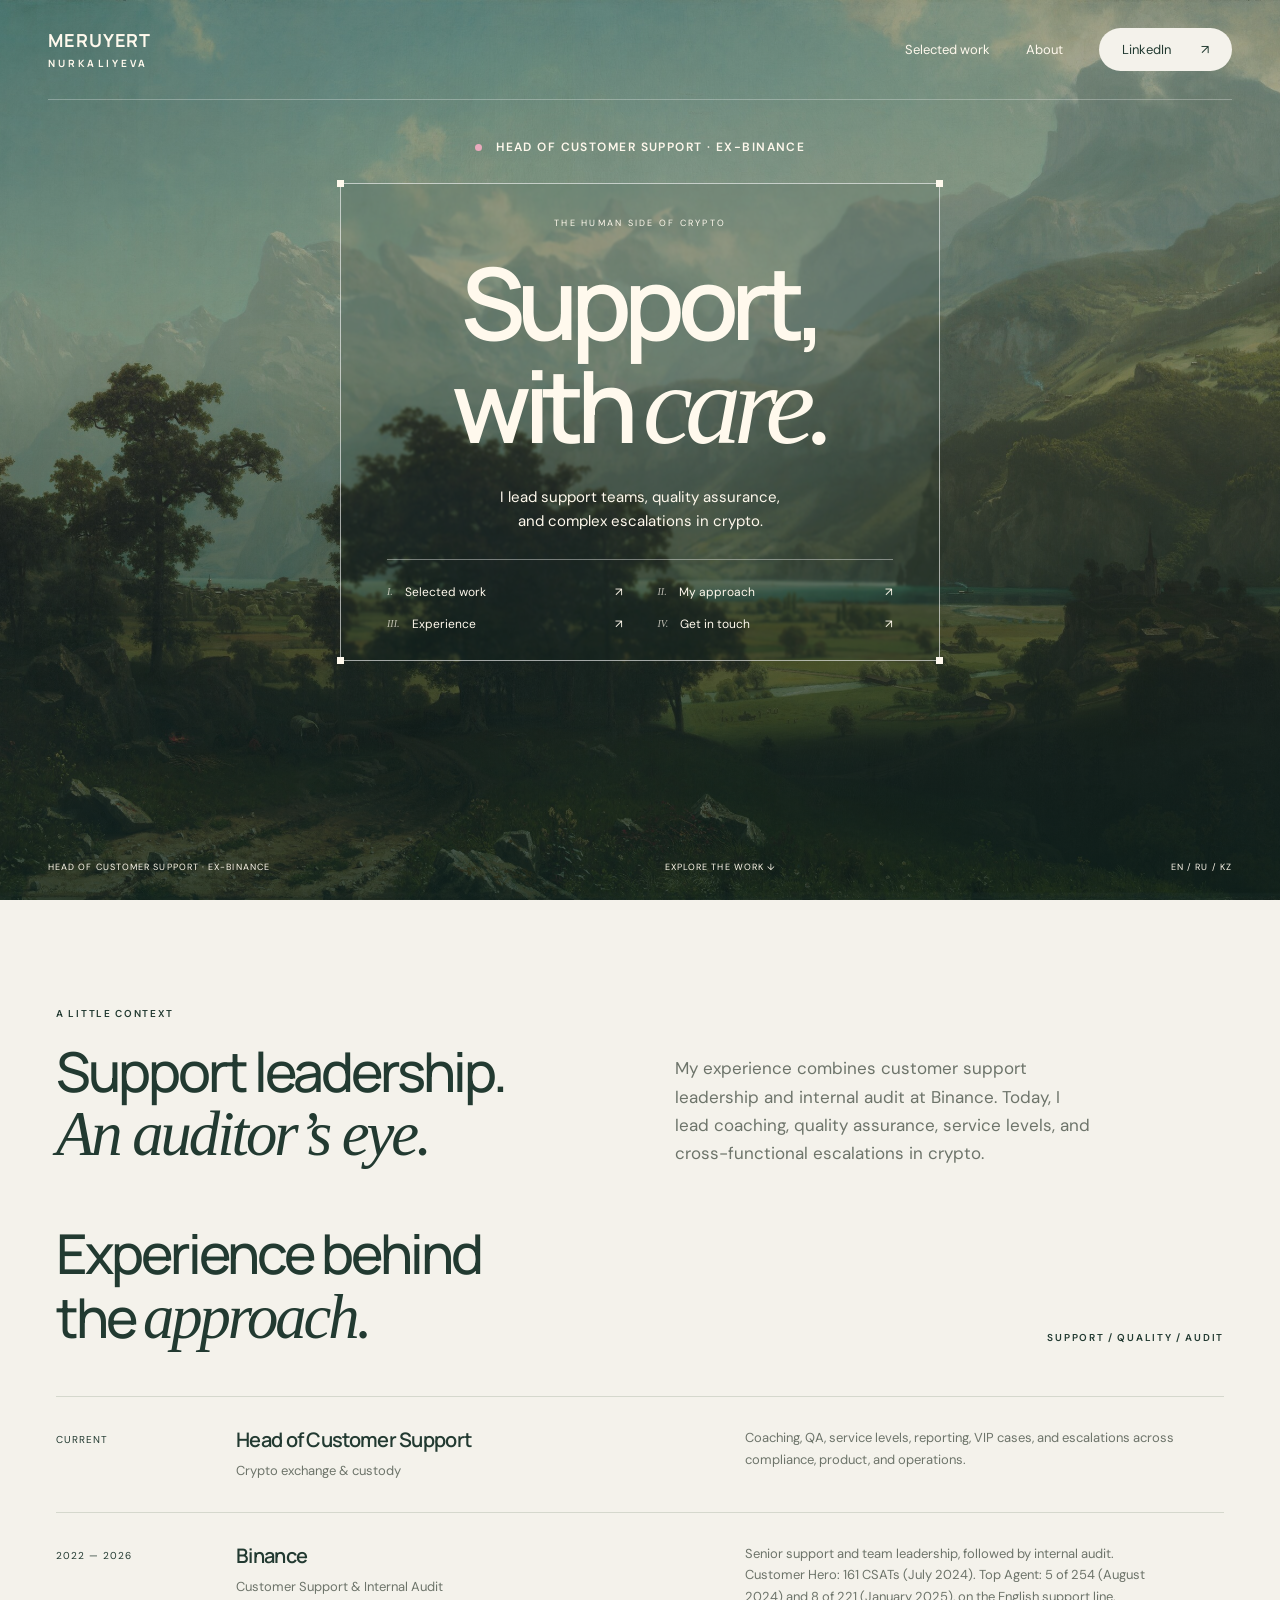
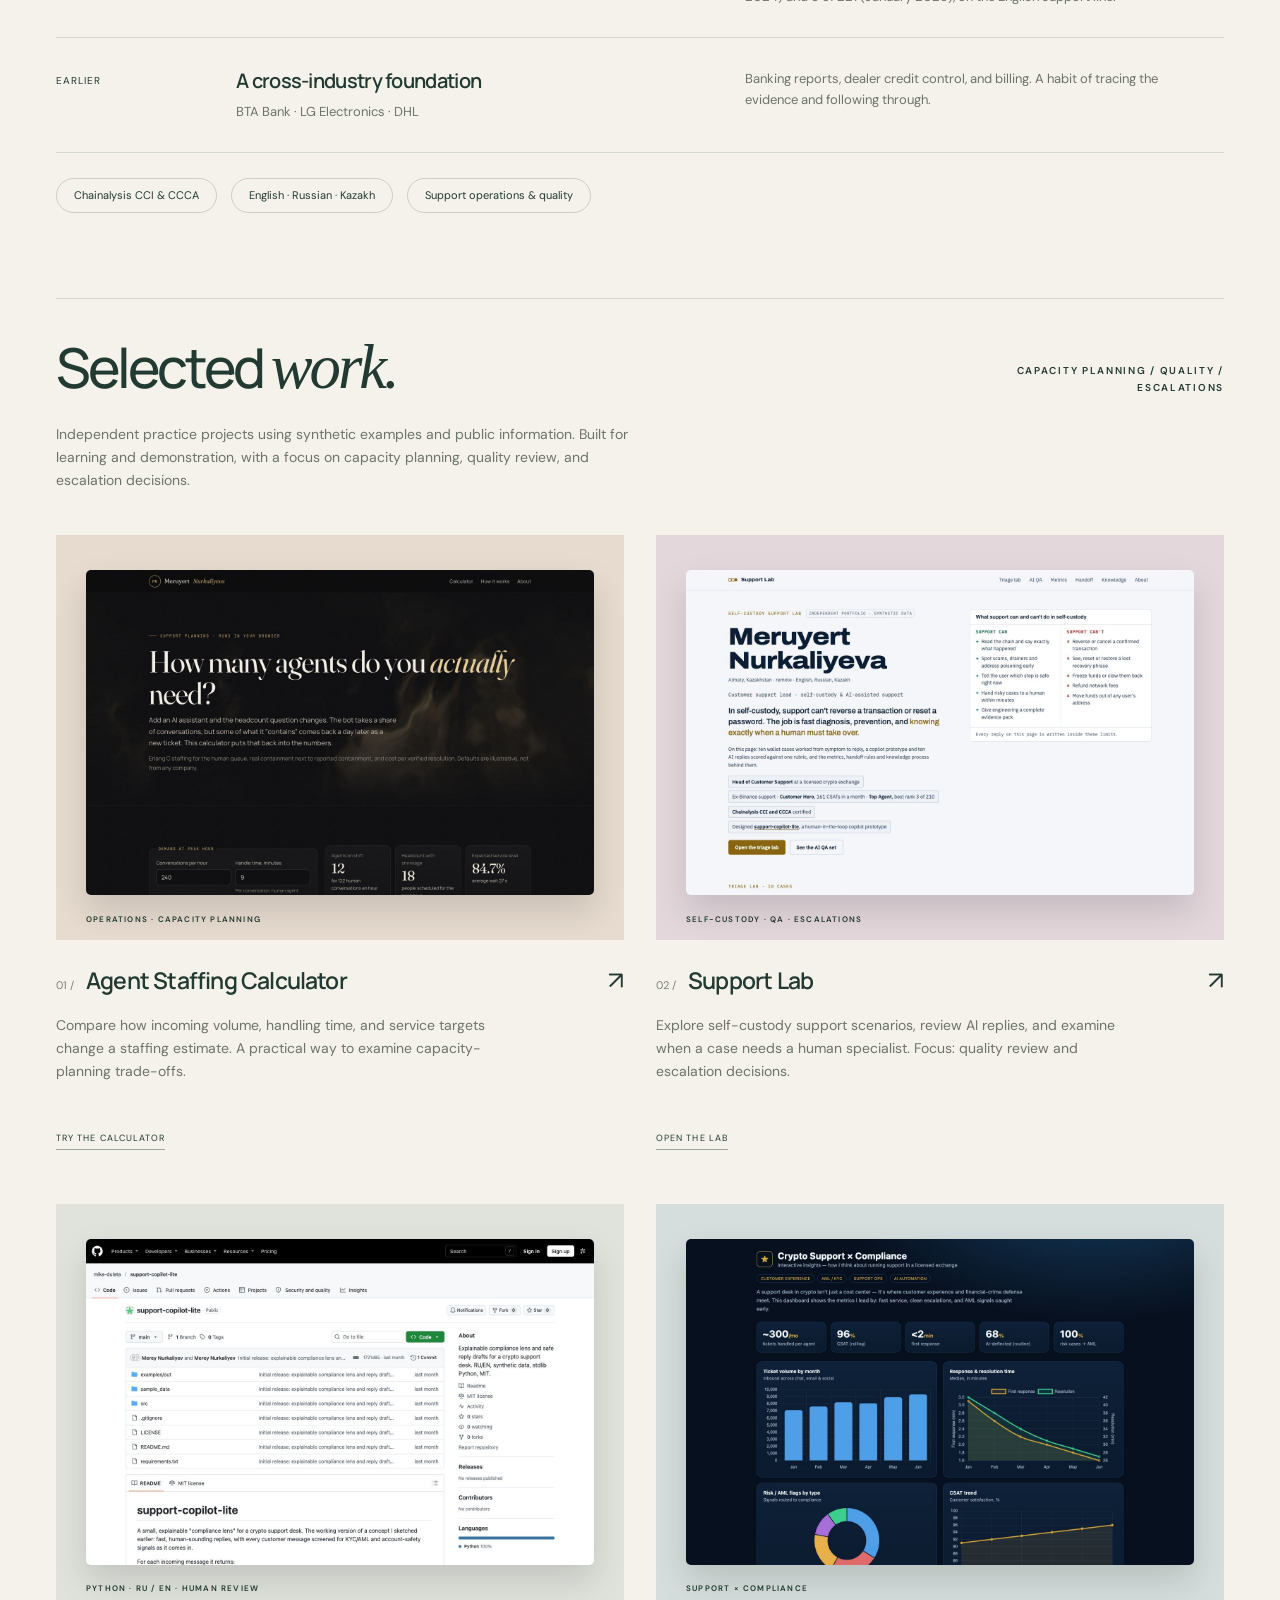
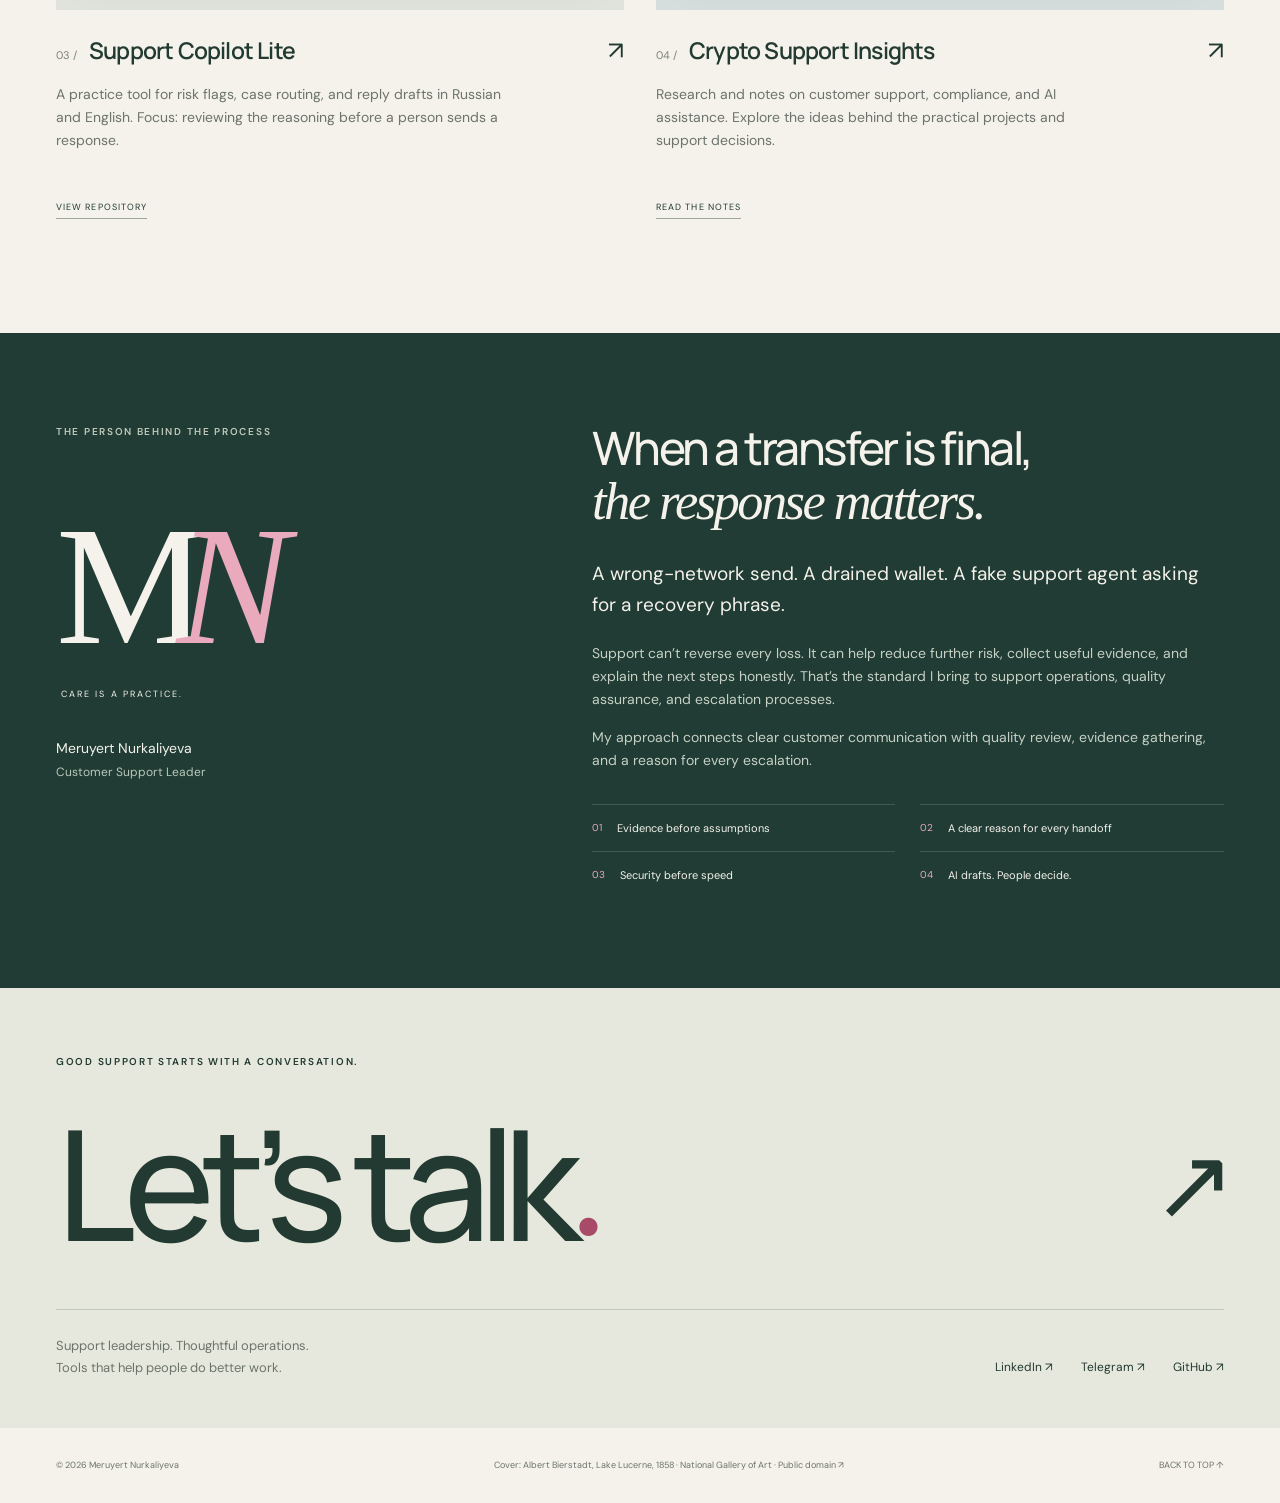
==== commit 163283d2: "Clarify support leadership and project presentation" ====
--- a/index.html
+++ b/index.html
@@ -2,18 +2,19 @@
 <html lang="en"><head><meta charset="utf-8"><meta name="viewport" content="width=device-width,initial-scale=1"><meta name="description" content="Meruyert Nurkaliyeva — customer support leadership in crypto. Support operations, quality, security escalations and practical tools."><meta name="theme-color" content="#203c34"><title>Meruyert Nurkaliyeva — Support, with care.</title><link rel="stylesheet" href="style.css"></head>
 <body><a class="skip" href="#work">Skip to selected work</a>
 <header class="hero" id="top"><img class="landscape" src="assets/lake-lucerne.jpg" alt="Lake Lucerne and the Swiss Alps, painted by Albert Bierstadt in 1858" fetchpriority="high"><div class="veil"></div>
-<nav class="topbar"><a class="wordmark" href="#top">MERUYERT<span>NURKALIYEVA</span></a><div class="navlinks"><a href="#work">Selected work</a><a href="#about">About</a><a class="pill" href="https://t.me/Mikadulat" target="_blank" rel="noopener">Let’s talk <span>↗</span></a></div></nav>
-<div class="hero-content"><div class="eyebrow"><span class="dot"></span> CUSTOMER SUPPORT · CRYPTO · OPERATIONS</div><div class="title-frame"><span class="corner c1"></span><span class="corner c2"></span><span class="corner c3"></span><span class="corner c4"></span><p class="edition">THE HUMAN SIDE OF CRYPTO</p><h1>Support,<br>with <em>care.</em></h1><p class="hero-copy">Clear answers. Safer decisions.<br>A human when it matters most.</p><div class="contents"><a href="#work"><small>I.</small> Selected work <span>↗</span></a><a href="#about"><small>II.</small> My approach <span>↗</span></a><a href="#experience"><small>III.</small> Experience <span>↗</span></a><a href="#contact"><small>IV.</small> Get in touch <span>↗</span></a></div></div></div>
+<nav class="topbar"><a class="wordmark" href="#top">MERUYERT<span>NURKALIYEVA</span></a><div class="navlinks"><a href="#work">Selected work</a><a href="#about">About</a><a class="pill" href="https://www.linkedin.com/in/meruyert-nurkaliyeva" target="_blank" rel="noopener">LinkedIn <span>↗</span></a></div></nav>
+<div class="hero-content"><div class="eyebrow"><span class="dot"></span> HEAD OF CUSTOMER SUPPORT · <span class="keep-together">EX-BINANCE</span></div><div class="title-frame"><span class="corner c1"></span><span class="corner c2"></span><span class="corner c3"></span><span class="corner c4"></span><p class="edition">THE HUMAN SIDE OF CRYPTO</p><h1>Support,<br>with <em>care.</em></h1><p class="hero-copy">I lead support teams, quality assurance,<br>and complex escalations in crypto.</p><div class="contents"><a href="#work"><small>I.</small> Selected work <span>↗</span></a><a href="#about"><small>II.</small> My approach <span>↗</span></a><a href="#experience"><small>III.</small> Experience <span>↗</span></a><a href="#contact"><small>IV.</small> Get in touch <span>↗</span></a></div></div></div>
 <div class="hero-footer"><span>HEAD OF CUSTOMER SUPPORT · EX-BINANCE</span><a href="#work">EXPLORE THE WORK ↓</a><span>EN / RU / KZ</span></div></header>
-<main><section class="intro wrap"><p class="eyebrow">A LITTLE CONTEXT</p><h2>I lead support where<br><em>trust is on the line.</em></h2><p>Crypto support is about more than closing tickets. It’s helping people understand what happened, protecting them from the next loss, and getting the right person involved at the right time.</p></section>
-<section class="work wrap" id="work"><div class="section-heading"><h2>Selected <em>work.</em></h2><span class="eyebrow">FOUR WAYS OF THINKING, MADE TANGIBLE</span></div><p class="section-note">Independent practice projects. Synthetic examples, public information, and a focus on decisions a support team can explain.</p>
+<main><section class="intro wrap"><p class="eyebrow">A LITTLE CONTEXT</p><h2>Support leadership.<br><em>An auditor’s eye.</em></h2><p>My experience combines customer support leadership and internal audit at Binance. Today, I lead coaching, quality assurance, service levels, and cross-functional escalations in crypto.</p></section>
+<section class="experience wrap" id="experience"><div class="section-heading"><h2>Experience behind<br>the <em>approach.</em></h2><p class="eyebrow">SUPPORT / QUALITY / AUDIT</p></div><div class="experience-list"><article><span class="year">CURRENT</span><div><h3>Head of Customer Support</h3><p>Crypto exchange & custody</p></div><p>Coaching, QA, service levels, reporting, VIP cases, and escalations across compliance, product, and operations.</p></article><article><span class="year">2022 — 2026</span><div><h3>Binance</h3><p>Customer Support & Internal Audit</p></div><p>Senior support and team leadership, followed by internal audit. Customer Hero: 161 CSATs (July 2024). Top Agent: 5 of 254 (August 2024) and 8 of 221 (January 2025), on the English support line.</p></article><article><span class="year">EARLIER</span><div><h3>A cross-industry foundation</h3><p>BTA Bank · LG Electronics · DHL</p></div><p>Banking reports, dealer credit control, and billing. A habit of tracing the evidence and following through.</p></article></div><div class="credentials"><span>Chainalysis CCI & CCCA</span><span>English · Russian · Kazakh</span><span>Support operations & quality</span></div></section>
+<section class="work wrap" id="work"><div class="section-heading"><h2>Selected <em>work.</em></h2><span class="eyebrow">CAPACITY PLANNING / QUALITY / ESCALATIONS</span></div><p class="section-note">Independent practice projects using synthetic examples and public information. Built for learning and demonstration, with a focus on capacity planning, quality review, and escalation decisions.</p>
 <div class="projects">
-<a class="project" href="https://github.com/mika-dulata/support-copilot-lite" target="_blank" rel="noopener"><div class="project-image copilot"><img src="assets/copilot.jpg" alt="Public Support Copilot Lite repository and project documentation" loading="lazy"><span class="image-label">PYTHON · RU / EN · HUMAN REVIEW</span></div><div class="project-line"><span class="project-no">01 /</span><h3>Support Copilot Lite</h3><span class="arrow">↗</span></div><p>Explainable risk flags, clear routing, and safe reply drafts. The copilot drafts; a person sends.</p><span class="tag">VIEW REPOSITORY</span></a>
-<a class="project" href="https://mika-dulata.github.io/support-kpi-calculator/" target="_blank" rel="noopener"><div class="project-image calc"><img src="assets/calculator.jpg" alt="Interactive Erlang C staffing calculator" loading="lazy"><span class="image-label">OPERATIONS · CAPACITY PLANNING</span></div><div class="project-line"><span class="project-no">02 /</span><h3>Agent Staffing Calculator</h3><span class="arrow">↗</span></div><p>Turn incoming volume, handling time, and service targets into a transparent staffing estimate.</p><span class="tag">TRY THE CALCULATOR</span></a>
-<a class="project" href="https://mika-dulata.github.io/crypto-support-insights/" target="_blank" rel="noopener"><div class="project-image insights"><img src="assets/insights.jpg" alt="Crypto Support and Compliance Insights website" loading="lazy"><span class="image-label">SUPPORT × COMPLIANCE</span></div><div class="project-line"><span class="project-no">03 /</span><h3>Crypto Support Insights</h3><span class="arrow">↗</span></div><p>Exploring the connection between customer support, compliance, and practical AI assistance.</p><span class="tag">EXPLORE THE PROJECT</span></a>
-<a class="project" href="https://mika-dulata.github.io/support-lab/" target="_blank" rel="noopener"><div class="project-image lab"><img src="assets/lab.jpg" alt="Self-Custody Support Lab website" loading="lazy"><span class="image-label">SELF-CUSTODY · QA · ESCALATIONS</span></div><div class="project-line"><span class="project-no">04 /</span><h3>Support Lab</h3><span class="arrow">↗</span></div><p>Self-custody scenarios, AI reply reviews, meaningful metrics, and written rules for human handoffs.</p><span class="tag">OPEN THE LAB</span></a>
+<a class="project" href="https://mika-dulata.github.io/support-kpi-calculator/" target="_blank" rel="noopener"><div class="project-image calc"><img src="assets/calculator.jpg" alt="Interactive Erlang C staffing calculator" loading="lazy"><span class="image-label">OPERATIONS · CAPACITY PLANNING</span></div><div class="project-line"><span class="project-no">01 /</span><h3>Agent Staffing Calculator</h3><span class="arrow">↗</span></div><p>Compare how incoming volume, handling time, and service targets change a staffing estimate. A practical way to examine capacity-planning trade-offs.</p><span class="tag">TRY THE CALCULATOR</span></a>
+<a class="project" href="https://mika-dulata.github.io/support-lab/" target="_blank" rel="noopener"><div class="project-image lab"><img src="assets/lab.jpg" alt="Self-Custody Support Lab website" loading="lazy"><span class="image-label">SELF-CUSTODY · QA · ESCALATIONS</span></div><div class="project-line"><span class="project-no">02 /</span><h3>Support Lab</h3><span class="arrow">↗</span></div><p>Explore self-custody support scenarios, review AI replies, and examine when a case needs a human specialist. Focus: quality review and escalation decisions.</p><span class="tag">OPEN THE LAB</span></a>
+<a class="project" href="https://github.com/mika-dulata/support-copilot-lite" target="_blank" rel="noopener"><div class="project-image copilot"><img src="assets/copilot.jpg" alt="Public Support Copilot Lite repository and project documentation" loading="lazy"><span class="image-label">PYTHON · RU / EN · HUMAN REVIEW</span></div><div class="project-line"><span class="project-no">03 /</span><h3>Support Copilot Lite</h3><span class="arrow">↗</span></div><p>A practice tool for risk flags, case routing, and reply drafts in Russian and English. Focus: reviewing the reasoning before a person sends a response.</p><span class="tag">VIEW REPOSITORY</span></a>
+<a class="project" href="https://mika-dulata.github.io/crypto-support-insights/" target="_blank" rel="noopener"><div class="project-image insights"><img src="assets/insights.jpg" alt="Crypto Support and Compliance Insights website" loading="lazy"><span class="image-label">SUPPORT × COMPLIANCE</span></div><div class="project-line"><span class="project-no">04 /</span><h3>Crypto Support Insights</h3><span class="arrow">↗</span></div><p>Research and notes on customer support, compliance, and AI assistance. Explore the ideas behind the practical projects and support decisions.</p><span class="tag">READ THE NOTES</span></a>
 </div></section>
-<section class="about" id="about"><div class="wrap about-grid"><div><p class="eyebrow">THE PERSON BEHIND THE PROCESS</p><div class="monogram" aria-hidden="true">M<em>N</em><span>CARE IS A PRACTICE.</span></div><p class="about-label">Meruyert Nurkaliyeva<br><span>Customer Support Leader</span></p></div><div><h2>The hardest crypto tickets<br><em>can’t be undone.</em></h2><p class="about-lead">A wrong-network send. A drained wallet. A fake support agent asking for a recovery phrase.</p><p>Support can’t reverse every loss. It can stop the next one, collect useful evidence, and tell the customer the truth. That’s the standard I bring to support operations, quality assurance, and escalation processes.</p><p>I lead coaching, service levels, reporting, and cross-functional escalations. My experience spans support and internal audit at Binance, with an earlier foundation in banking, credit control, and billing.</p><div class="principles"><div><b>01</b><span>Evidence before assumptions</span></div><div><b>02</b><span>A clear reason for every handoff</span></div><div><b>03</b><span>Security before speed</span></div><div><b>04</b><span>AI drafts. People decide.</span></div></div></div></div></section>
-<section class="experience wrap" id="experience"><div class="section-heading"><h2>A foundation<br>in <em>real operations.</em></h2><p class="eyebrow">SUPPORT / QUALITY / AUDIT</p></div><div class="experience-list"><article><span class="year">CURRENT</span><div><h3>Head of Customer Support</h3><p>Crypto exchange & custody</p></div><p>Coaching, QA, service levels, reporting, VIP cases, and escalations across compliance, product, and operations.</p></article><article><span class="year">2022 — 2026</span><div><h3>Binance</h3><p>Customer Support & Internal Audit</p></div><p>From senior agent and team lead to internal audit. Customer Hero recognition and Top Agent rankings on the English support line.</p></article><article><span class="year">EARLIER</span><div><h3>A cross-industry foundation</h3><p>BTA Bank · LG Electronics · DHL</p></div><p>Banking reports, dealer credit control, and billing. A habit of tracing the evidence and following through.</p></article></div><div class="credentials"><span>Chainalysis CCI & CCCA</span><span>English · Russian · Kazakh</span><span>Support operations & quality</span></div></section>
-<section class="contact" id="contact"><div class="wrap"><p class="eyebrow">GOOD SUPPORT STARTS WITH A CONVERSATION.</p><a class="hello" href="https://t.me/Mikadulat" target="_blank" rel="noopener">Let’s talk<em>.</em><span>↗</span></a><div class="contact-bottom"><p>Support leadership. Thoughtful operations.<br>Tools that help people do better work.</p><div><a href="https://t.me/Mikadulat" target="_blank" rel="noopener">Telegram ↗</a><a href="https://www.linkedin.com/in/meruyert-nurkaliyeva" target="_blank" rel="noopener">LinkedIn ↗</a><a href="https://github.com/mika-dulata" target="_blank" rel="noopener">GitHub ↗</a></div></div></div></section></main>
+<section class="about" id="about"><div class="wrap about-grid"><div><p class="eyebrow">THE PERSON BEHIND THE PROCESS</p><div class="monogram" aria-hidden="true">M<em>N</em><span>CARE IS A PRACTICE.</span></div><p class="about-label">Meruyert Nurkaliyeva<br><span>Customer Support Leader</span></p></div><div><h2>When a transfer is final,<br><em>the response matters.</em></h2><p class="about-lead">A wrong-network send. A drained wallet. A fake support agent asking for a recovery phrase.</p><p>Support can’t reverse every loss. It can help reduce further risk, collect useful evidence, and explain the next steps honestly. That’s the standard I bring to support operations, quality assurance, and escalation processes.</p><p>My approach connects clear customer communication with quality review, evidence gathering, and a reason for every escalation.</p><div class="principles"><div><b>01</b><span>Evidence before assumptions</span></div><div><b>02</b><span>A clear reason for every handoff</span></div><div><b>03</b><span>Security before speed</span></div><div><b>04</b><span>AI drafts. People decide.</span></div></div></div></div></section>
+
+<section class="contact" id="contact"><div class="wrap"><p class="eyebrow">GOOD SUPPORT STARTS WITH A CONVERSATION.</p><a class="hello" href="https://t.me/Mikadulat" target="_blank" rel="noopener">Let’s talk<em>.</em><span>↗</span></a><div class="contact-bottom"><p>Support leadership. Thoughtful operations.<br>Tools that help people do better work.</p><div><a href="https://www.linkedin.com/in/meruyert-nurkaliyeva" target="_blank" rel="noopener">LinkedIn ↗</a><a href="https://t.me/Mikadulat" target="_blank" rel="noopener">Telegram ↗</a><a href="https://github.com/mika-dulata" target="_blank" rel="noopener">GitHub ↗</a></div></div></div></section></main>
 <footer class="wrap footer"><span>© 2026 Meruyert Nurkaliyeva</span><a href="https://www.nga.gov/artworks/71503-lake-lucerne" target="_blank" rel="noopener">Cover: Albert Bierstadt, Lake Lucerne, 1858 · National Gallery of Art · Public domain ↗</a><a href="#top">BACK TO TOP ↑</a></footer></body></html>
--- a/style.css
+++ b/style.css
@@ -1,2 +1,8 @@
 @import url('https://fonts.googleapis.com/css2?family=DM+Sans:wght@400;450;500;600;700&family=Manrope:wght@400;500;600;700;800&display=swap');
-:root{--paper:#f4f2eb;--ink:#223a31;--muted:#6d746a;--pink:#eaaabd;--line:#d5d8cd}*{box-sizing:border-box}html{scroll-behavior:smooth;scroll-padding-top:32px}body{margin:0;background:var(--paper);color:var(--ink);font:16px/1.65 'DM Sans',Arial,sans-serif}a{color:inherit;text-decoration:none}a:focus-visible,button:focus-visible,input:focus-visible{outline:3px solid #cb617e;outline-offset:6px}::selection{background:var(--pink);color:var(--ink)}.skip{position:absolute;top:-100px;z-index:5;background:white;padding:10px}.skip:focus{top:10px}.wrap{max-width:1280px;width:calc(100% - 112px);margin:auto}.hero{min-height:900px;height:100svh;max-height:1200px;position:relative;color:#fff9ed;overflow:hidden;background:#344b3e}.landscape,.veil{position:absolute;inset:0;width:100%;height:100%;object-fit:cover}.landscape{object-position:50% 53%}.veil{background:linear-gradient(180deg,rgba(7,25,23,.4),rgba(9,27,24,.28) 35%,rgba(9,26,22,.68));background-image:linear-gradient(180deg,#10272266,#10272255 40%,#0a201bcc)}.hero:after{content:'';position:absolute;inset:0;pointer-events:none;background:linear-gradient(90deg,transparent calc(25% - .5px),#ffffff15 25%,transparent calc(25% + .5px),transparent calc(75% - .5px),#ffffff15 75%,transparent calc(75% + .5px))}.topbar{position:relative;z-index:2;margin:0 48px;padding:28px 0;display:flex;align-items:center;justify-content:space-between;border-bottom:1px solid #ffffff47}.wordmark{font:700 18px/1.2 'Manrope',Arial;letter-spacing:.05em}.wordmark span{display:block;font-size:10px;letter-spacing:.31em;margin-top:5px}.navlinks{display:flex;align-items:center;gap:36px;font-size:13px}.pill{background:var(--paper);color:var(--ink);padding:11px 23px;border-radius:30px;display:flex;gap:30px}.hero-content{position:relative;z-index:1;display:flex;align-items:center;flex-direction:column;padding:37px 0 85px}.eyebrow{font-size:10px;font-weight:600;letter-spacing:.17em;line-height:1.7}.dot{display:inline-block;background:var(--pink);width:7px;height:7px;border-radius:50%;margin-right:10px}.title-frame{position:relative;border:1px solid #ffffff99;text-align:center;width:600px;padding:32px 46px 26px;margin-top:25px;background:#122d261c;backdrop-filter:blur(1px)}.corner{position:absolute;width:7px;height:7px;background:#fff9ed}.c1{top:-4px;left:-4px}.c2{top:-4px;right:-4px}.c3{bottom:-4px;left:-4px}.c4{bottom:-4px;right:-4px}.edition{font-size:9px;letter-spacing:.25em;margin:0 0 24px}h1{font:600 clamp(75px,7.8vw,116px)/.96 'Manrope',Arial;letter-spacing:-.075em;margin:0}em{font-family:Georgia,'Times New Roman',serif;font-weight:400}h1 em{font-size:1.13em;letter-spacing:-.07em}.hero-copy{font-size:15px;line-height:1.6;margin:26px 0}.contents{border-top:1px solid #ffffff66;display:grid;grid-template-columns:1fr 1fr;gap:12px 35px;text-align:left;padding-top:23px;font-size:12px}.contents a{display:flex;align-items:center;gap:12px}.contents span{margin-left:auto}.contents small{opacity:.7;font-family:Georgia,serif;font-style:italic}.hero-footer{position:absolute;z-index:2;bottom:25px;left:48px;right:48px;display:flex;justify-content:space-between;font-size:9px;letter-spacing:.12em}.intro{padding:105px 0;display:grid;grid-template-columns:1fr 1fr;column-gap:70px}.intro>.eyebrow{grid-column:1/-1;margin:0 0 20px}h2{font:500 55px/1.08 'Manrope',Arial;letter-spacing:-.055em;margin:0}h2 em{font-size:1.14em}.intro>p:last-child{max-width:420px;margin:10px 0 0;align-self:center;color:var(--muted);font-size:17px}.work{padding-bottom:115px}.section-heading{display:flex;align-items:end;justify-content:space-between;gap:30px;padding-top:35px;border-top:1px solid var(--line)}.section-heading>.eyebrow{max-width:240px;text-align:right;margin-bottom:5px}.section-note{max-width:600px;color:var(--muted);font-size:14px;margin:22px 0 42px}.projects{display:grid;grid-template-columns:1fr 1fr;gap:55px 32px}.project-image{position:relative;aspect-ratio:1.4;padding:35px 30px 45px;overflow:hidden;display:flex;align-items:center;background:#dce4dc}.project-image img{width:100%;height:100%;object-fit:cover;object-position:top;border-radius:5px;box-shadow:0 16px 35px #0002;transition:transform .45s}.project:hover img{transform:translateY(-5px) scale(1.02)}.copilot{background:#dfe3dc}.calc{background:#e7dbcf}.insights{background:#d5dedc}.lab{background:#e3d7dc}.image-label{position:absolute;bottom:14px;left:30px;font-size:8px;letter-spacing:.15em;font-weight:600}.project-line{display:flex;align-items:baseline;gap:12px;margin-top:20px}.project-no{color:#7c8378;font-size:11px}h3{font:600 23px/1.3 'Manrope',Arial;letter-spacing:-.035em;margin:0}.arrow{margin-left:auto;font-size:25px}.project>p{color:var(--muted);font-size:14px;margin:12px 0 17px;max-width:460px}.tag{font-size:9px;letter-spacing:.12em;border-bottom:1px solid #9da89a;padding-bottom:5px}.about{background:#203c34;color:var(--paper);padding:90px 0}.about-grid{display:grid;grid-template-columns:1fr 1.45fr;gap:100px}.about .eyebrow{color:#c1caba;margin:0}.monogram{font:170px/.9 Georgia,serif;letter-spacing:-.18em;position:relative;margin:70px 0 35px}.monogram em{color:var(--pink)}.monogram span{display:block;font:9px/1.5 'DM Sans',Arial;letter-spacing:.23em;margin:25px 0 0 5px}.about-label{font-size:14px}.about-label span{color:#bac8bc;font-size:12px}.about h2{font-size:46px}.about-grid>div:last-child>p{font-size:14px;color:#c6d0c5}.about-grid .about-lead{font-size:19px!important;color:var(--paper)!important;margin:28px 0 22px}.principles{margin-top:32px;display:grid;grid-template-columns:1fr 1fr;gap:0 25px}.principles div{display:flex;align-items:center;gap:15px;padding:14px 0;border-top:1px solid #ffffff26;font-size:11px}.principles b{color:var(--pink);font-weight:400;font-size:10px}.experience{padding:100px 0}.experience .section-heading{border:0;padding:0 0 45px}.experience-list article{display:grid;grid-template-columns:150px 1fr 1fr;gap:30px;border-top:1px solid var(--line);padding:30px 0}.year{font-size:10px;letter-spacing:.1em;padding-top:5px}.experience-list h3{font-size:20px}.experience-list p{font-size:13px;color:var(--muted);margin:7px 0 0}.experience-list article>p{margin:0;max-width:380px}.credentials{border-top:1px solid var(--line);display:flex;gap:14px;flex-wrap:wrap;padding-top:25px}.credentials span{border:1px solid #cbd0c3;border-radius:30px;padding:7px 17px;font-size:11px}.contact{background:#e6e8dd;padding:65px 0 50px}.contact .eyebrow{margin:0}.hello{display:flex;align-items:center;font:500 clamp(65px,12vw,175px)/1.2 'Manrope',Arial;letter-spacing:-.08em;padding:20px 0 35px;border-bottom:1px solid #bfc9b8}.hello em{color:#a74b68;font-style:normal}.hello>span{margin-left:auto;font-size:.65em}.contact-bottom{display:flex;justify-content:space-between;align-items:end;padding-top:25px}.contact-bottom p{font-size:13px;color:var(--muted);margin:0}.contact-bottom>div{display:flex;gap:28px;font-size:12px}.footer{display:flex;justify-content:space-between;gap:25px;padding:30px 0;font-size:9px;color:var(--muted)}.footer>a:nth-child(2){max-width:420px;text-align:center}.footer a:hover,.navlinks a:hover{opacity:.75}@media(min-width:1600px){.hero-content{padding-top:65px}.title-frame{width:660px;padding-top:48px;padding-bottom:38px}}@media(max-width:900px){.wrap{width:calc(100% - 56px)}.topbar{margin:0 28px}.navlinks{gap:22px}.hero{min-height:820px}.hero-content{padding-top:45px}.title-frame{width:540px}h2{font-size:43px}.intro{gap:35px}.about-grid{gap:45px;grid-template-columns:1fr 1.5fr}.about h2{font-size:36px}.experience-list article{grid-template-columns:100px 1fr 1fr;gap:20px}.project-image{padding:22px 20px 38px}.image-label{left:20px}.project-line{gap:8px}h3{font-size:19px}.hero-footer{left:28px;right:28px}}@media(max-width:600px){.wrap{width:calc(100% - 40px)}.hero{height:auto;min-height:780px}.topbar{margin:0 20px;padding:22px 0}.wordmark{font-size:14px}.wordmark span{font-size:8px}.navlinks>a:not(.pill){display:none}.pill{padding:9px 17px;font-size:11px;gap:20px}.hero-content{padding:44px 20px 100px}.hero-content>.eyebrow{font-size:8px;letter-spacing:.12em}.title-frame{width:100%;max-width:410px;margin-top:25px;padding:30px 22px 25px}.edition{font-size:8px;margin-bottom:30px}h1{font-size:83px}.hero-copy{font-size:14px;margin:25px 0}.contents{gap:16px 22px;font-size:11px}.hero-footer{left:20px;right:20px;bottom:25px;font-size:7px;letter-spacing:.07em;flex-wrap:wrap;gap:14px}.hero-footer>a{order:3;width:100%}.intro{padding:65px 0;display:block}.intro>.eyebrow{margin-bottom:20px}h2{font-size:40px}.intro>p:last-child{font-size:15px;margin-top:24px}.section-heading{display:block;padding-top:25px}.section-heading>.eyebrow{text-align:left;max-width:none;margin-top:20px;font-size:8px}.section-note{font-size:13px;margin-bottom:30px}.projects{grid-template-columns:1fr;gap:40px}.project-image{aspect-ratio:1.35;padding:30px 23px 42px}.project-line h3{font-size:21px}.project>p{font-size:14px}.work{padding-bottom:65px}.about{padding:60px 0}.about-grid{display:flex;flex-direction:column;gap:35px}.monogram{font-size:100px;margin:30px 0 25px}.about-label{display:none}.monogram span{font-size:8px;letter-spacing:.15em}.about h2{font-size:37px}.principles{gap:0 18px}.principles div{font-size:10px;gap:8px}.experience{padding:65px 0}.experience-list article{grid-template-columns:1fr;gap:10px;padding:24px 0}.experience .section-heading{padding-bottom:25px}.experience-list article>p{max-width:none}.credentials{gap:8px}.credentials span{font-size:10px;padding:6px 12px}.contact{padding:45px 0 35px}.contact .eyebrow{font-size:8px}.hello{font-size:78px;padding:25px 0}.contact-bottom{display:block}.contact-bottom>div{margin-top:25px;gap:25px}.footer{flex-direction:column;gap:12px;padding:25px 0}.footer>a:nth-child(2){text-align:left}}@media(prefers-reduced-motion:reduce){html{scroll-behavior:auto}*{transition:none!important}}
+:root{--paper:#f4f2eb;--ink:#223a31;--muted:#6d746a;--pink:#eaaabd;--line:#d5d8cd}*{box-sizing:border-box}html{scroll-behavior:smooth;scroll-padding-top:32px}body{margin:0;background:var(--paper);color:var(--ink);font:16px/1.65 'DM Sans',Arial,sans-serif}a{color:inherit;text-decoration:none}a:focus-visible,button:focus-visible,input:focus-visible{outline:3px solid #cb617e;outline-offset:6px}::selection{background:var(--pink);color:var(--ink)}.skip{position:absolute;top:-100px;z-index:5;background:white;padding:10px}.skip:focus{top:10px}.wrap{max-width:1280px;width:calc(100% - 112px);margin:auto}.hero{min-height:900px;height:100svh;max-height:1200px;position:relative;color:#fff9ed;overflow:hidden;background:#344b3e}.landscape,.veil{position:absolute;inset:0;width:100%;height:100%;object-fit:cover}.landscape{object-position:50% 53%}.veil{background:linear-gradient(180deg,rgba(7,25,23,.4),rgba(9,27,24,.28) 35%,rgba(9,26,22,.68));background-image:linear-gradient(180deg,#10272266,#10272255 40%,#0a201bcc)}.hero:after{content:'';position:absolute;inset:0;pointer-events:none;background:linear-gradient(90deg,transparent calc(25% - .5px),#ffffff15 25%,transparent calc(25% + .5px),transparent calc(75% - .5px),#ffffff15 75%,transparent calc(75% + .5px))}.topbar{position:relative;z-index:2;margin:0 48px;padding:28px 0;display:flex;align-items:center;justify-content:space-between;border-bottom:1px solid #ffffff47}.wordmark{font:700 18px/1.2 'Manrope',Arial;letter-spacing:.05em}.wordmark span{display:block;font-size:10px;letter-spacing:.31em;margin-top:5px}.navlinks{display:flex;align-items:center;gap:36px;font-size:13px}.pill{background:var(--paper);color:var(--ink);padding:11px 23px;border-radius:30px;display:flex;gap:30px}.hero-content{position:relative;z-index:1;display:flex;align-items:center;flex-direction:column;padding:37px 0 85px}.eyebrow{font-size:10px;font-weight:600;letter-spacing:.17em;line-height:1.7}.dot{display:inline-block;background:var(--pink);width:7px;height:7px;border-radius:50%;margin-right:10px}.title-frame{position:relative;border:1px solid #ffffff99;text-align:center;width:600px;padding:32px 46px 26px;margin-top:25px;background:#122d261c;backdrop-filter:blur(1px)}.corner{position:absolute;width:7px;height:7px;background:#fff9ed}.c1{top:-4px;left:-4px}.c2{top:-4px;right:-4px}.c3{bottom:-4px;left:-4px}.c4{bottom:-4px;right:-4px}.edition{font-size:9px;letter-spacing:.25em;margin:0 0 24px}h1{font:600 clamp(75px,7.8vw,116px)/.96 'Manrope',Arial;letter-spacing:-.075em;margin:0}em{font-family:Georgia,'Times New Roman',serif;font-weight:400}h1 em{font-size:1.13em;letter-spacing:-.07em}.hero-copy{font-size:15px;line-height:1.6;margin:26px 0}.contents{border-top:1px solid #ffffff66;display:grid;grid-template-columns:1fr 1fr;gap:12px 35px;text-align:left;padding-top:23px;font-size:12px}.contents a{display:flex;align-items:center;gap:12px}.contents span{margin-left:auto}.contents small{opacity:.7;font-family:Georgia,serif;font-style:italic}.hero-footer{position:absolute;z-index:2;bottom:25px;left:48px;right:48px;display:flex;justify-content:space-between;font-size:9px;letter-spacing:.12em}.intro{padding:105px 0;display:grid;grid-template-columns:1fr 1fr;column-gap:70px}.intro>.eyebrow{grid-column:1/-1;margin:0 0 20px}h2{font:500 55px/1.08 'Manrope',Arial;letter-spacing:-.055em;margin:0}h2 em{font-size:1.14em}.intro>p:last-child{max-width:420px;margin:10px 0 0;align-self:center;color:var(--muted);font-size:17px}.work{padding-bottom:115px}.section-heading{display:flex;align-items:end;justify-content:space-between;gap:30px;padding-top:35px;border-top:1px solid var(--line)}.section-heading>.eyebrow{max-width:240px;text-align:right;margin-bottom:5px}.section-note{max-width:600px;color:var(--muted);font-size:14px;margin:22px 0 42px}.projects{display:grid;grid-template-columns:1fr 1fr;gap:55px 32px}.project-image{position:relative;aspect-ratio:1.4;padding:35px 30px 45px;overflow:hidden;display:flex;align-items:center;background:#dce4dc}.project-image img{width:100%;height:100%;object-fit:cover;object-position:top;border-radius:5px;box-shadow:0 16px 35px #0002;transition:transform .45s}.project:hover img{transform:translateY(-5px) scale(1.02)}.copilot{background:#dfe3dc}.calc{background:#e7dbcf}.insights{background:#d5dedc}.lab{background:#e3d7dc}.image-label{position:absolute;bottom:14px;left:30px;font-size:8px;letter-spacing:.15em;font-weight:600}.project-line{display:flex;align-items:baseline;gap:12px;margin-top:20px}.project-no{color:#7c8378;font-size:11px}h3{font:600 23px/1.3 'Manrope',Arial;letter-spacing:-.035em;margin:0}.arrow{margin-left:auto;font-size:25px}.project>p{color:var(--muted);font-size:14px;margin:12px 0 17px;max-width:460px}.tag{font-size:9px;letter-spacing:.12em;border-bottom:1px solid #9da89a;padding-bottom:5px}.about{background:#203c34;color:var(--paper);padding:90px 0}.about-grid{display:grid;grid-template-columns:1fr 1.45fr;gap:100px}.about .eyebrow{color:#c1caba;margin:0}.monogram{font:170px/.9 Georgia,serif;letter-spacing:-.18em;position:relative;margin:70px 0 35px}.monogram em{color:var(--pink)}.monogram span{display:block;font:9px/1.5 'DM Sans',Arial;letter-spacing:.23em;margin:25px 0 0 5px}.about-label{font-size:14px}.about-label span{color:#bac8bc;font-size:12px}.about h2{font-size:46px}.about-grid>div:last-child>p{font-size:14px;color:#c6d0c5}.about-grid .about-lead{font-size:19px!important;color:var(--paper)!important;margin:28px 0 22px}.principles{margin-top:32px;display:grid;grid-template-columns:1fr 1fr;gap:0 25px}.principles div{display:flex;align-items:center;gap:15px;padding:14px 0;border-top:1px solid #ffffff26;font-size:11px}.principles b{color:var(--pink);font-weight:400;font-size:10px}.experience{padding:100px 0}.experience .section-heading{border:0;padding:0 0 45px}.experience-list article{display:grid;grid-template-columns:150px 1fr 1fr;gap:30px;border-top:1px solid var(--line);padding:30px 0}.year{font-size:10px;letter-spacing:.1em;padding-top:5px}.experience-list h3{font-size:20px}.experience-list p{font-size:13px;color:var(--muted);margin:7px 0 0}.experience-list article>p{margin:0;max-width:380px}.credentials{border-top:1px solid var(--line);display:flex;gap:14px;flex-wrap:wrap;padding-top:25px}.credentials span{border:1px solid #cbd0c3;border-radius:30px;padding:7px 17px;font-size:11px}.contact{background:#e6e8dd;padding:65px 0 50px}.contact .eyebrow{margin:0}.hello{display:flex;align-items:center;font:500 clamp(65px,12vw,175px)/1.2 'Manrope',Arial;letter-spacing:-.08em;padding:20px 0 35px;border-bottom:1px solid #bfc9b8}.hello em{color:#a74b68;font-style:normal}.hello>span{margin-left:auto;font-size:.65em}.contact-bottom{display:flex;justify-content:space-between;align-items:end;padding-top:25px}.contact-bottom p{font-size:13px;color:var(--muted);margin:0}.contact-bottom>div{display:flex;gap:28px;font-size:12px}.footer{display:flex;justify-content:space-between;gap:25px;padding:30px 0;font-size:9px;color:var(--muted)}.footer>a:nth-child(2){max-width:420px;text-align:center}.footer a:hover,.navlinks a:hover{opacity:.75}@media(min-width:1600px){.hero-content{padding-top:65px}.title-frame{width:660px;padding-top:48px;padding-bottom:38px}}@media(max-width:900px){.wrap{width:calc(100% - 56px)}.topbar{margin:0 28px}.navlinks{gap:22px}.hero{min-height:820px}.hero-content{padding-top:45px}.title-frame{width:540px}h2{font-size:43px}.intro{gap:35px}.about-grid{gap:45px;grid-template-columns:1fr 1.5fr}.about h2{font-size:36px}.experience-list article{grid-template-columns:100px 1fr 1fr;gap:20px}.project-image{padding:22px 20px 38px}.image-label{left:20px}.project-line{gap:8px}h3{font-size:19px}.hero-footer{left:28px;right:28px}}@media(max-width:600px){.wrap{width:calc(100% - 40px)}.hero{height:auto;min-height:780px}.topbar{margin:0 20px;padding:22px 0}.wordmark{font-size:14px}.wordmark span{font-size:8px}.navlinks>a:not(.pill){display:none}.pill{padding:9px 17px;font-size:11px;gap:20px}.hero-content{padding:44px 20px 100px}.hero-content>.eyebrow{font-size:8px;letter-spacing:.12em}.title-frame{width:100%;max-width:410px;margin-top:25px;padding:30px 22px 25px}.edition{font-size:8px;margin-bottom:30px}h1{font-size:clamp(60px,20vw,83px)}.hero-copy{font-size:14px;margin:25px 0}.contents{gap:16px 22px;font-size:11px}.hero-footer{left:20px;right:20px;bottom:25px;font-size:7px;letter-spacing:.07em;flex-wrap:wrap;gap:14px}.hero-footer>a{order:3;width:100%}.intro{padding:65px 0;display:block}.intro>.eyebrow{margin-bottom:20px}h2{font-size:40px}.intro>p:last-child{font-size:15px;margin-top:24px}.section-heading{display:block;padding-top:25px}.section-heading>.eyebrow{text-align:left;max-width:none;margin-top:20px;font-size:8px}.section-note{font-size:13px;margin-bottom:30px}.projects{grid-template-columns:1fr;gap:40px}.project-image{aspect-ratio:1.35;padding:30px 23px 42px}.project-line h3{font-size:21px}.project>p{font-size:14px}.work{padding-bottom:65px}.about{padding:60px 0}.about-grid{display:flex;flex-direction:column;gap:35px}.monogram{font-size:100px;margin:30px 0 25px}.about-label{display:none}.monogram span{font-size:8px;letter-spacing:.15em}.about h2{font-size:37px}.principles{gap:0 18px}.principles div{font-size:10px;gap:8px}.experience{padding:65px 0}.experience-list article{grid-template-columns:1fr;gap:10px;padding:24px 0}.experience .section-heading{padding-bottom:25px}.experience-list article>p{max-width:none}.credentials{gap:8px}.credentials span{font-size:10px;padding:6px 12px}.contact{padding:45px 0 35px}.contact .eyebrow{font-size:8px}.hello{font-size:78px;padding:25px 0}.contact-bottom{display:block}.contact-bottom>div{margin-top:25px;gap:25px}.footer{flex-direction:column;gap:12px;padding:25px 0}.footer>a:nth-child(2){text-align:left}}@media(prefers-reduced-motion:reduce){html{scroll-behavior:auto}*{transition:none!important}}
+
+/* Recruiter review: keep role visible and experience close to the introduction. */
+.hero{min-height:760px}.hero-content>.eyebrow{font-size:12px;letter-spacing:.12em;text-align:center}.intro{padding-bottom:55px}.experience{padding-top:0;padding-bottom:85px}.experience-list article>p{max-width:430px}.project>p{min-height:92px}
+@media(max-width:600px){.hero{min-height:780px}.hero-content>.eyebrow{font-size:10px;max-width:260px}.intro{padding-bottom:35px}.experience{padding-bottom:60px}.project>p{min-height:0}}
+
+.keep-together{white-space:nowrap}
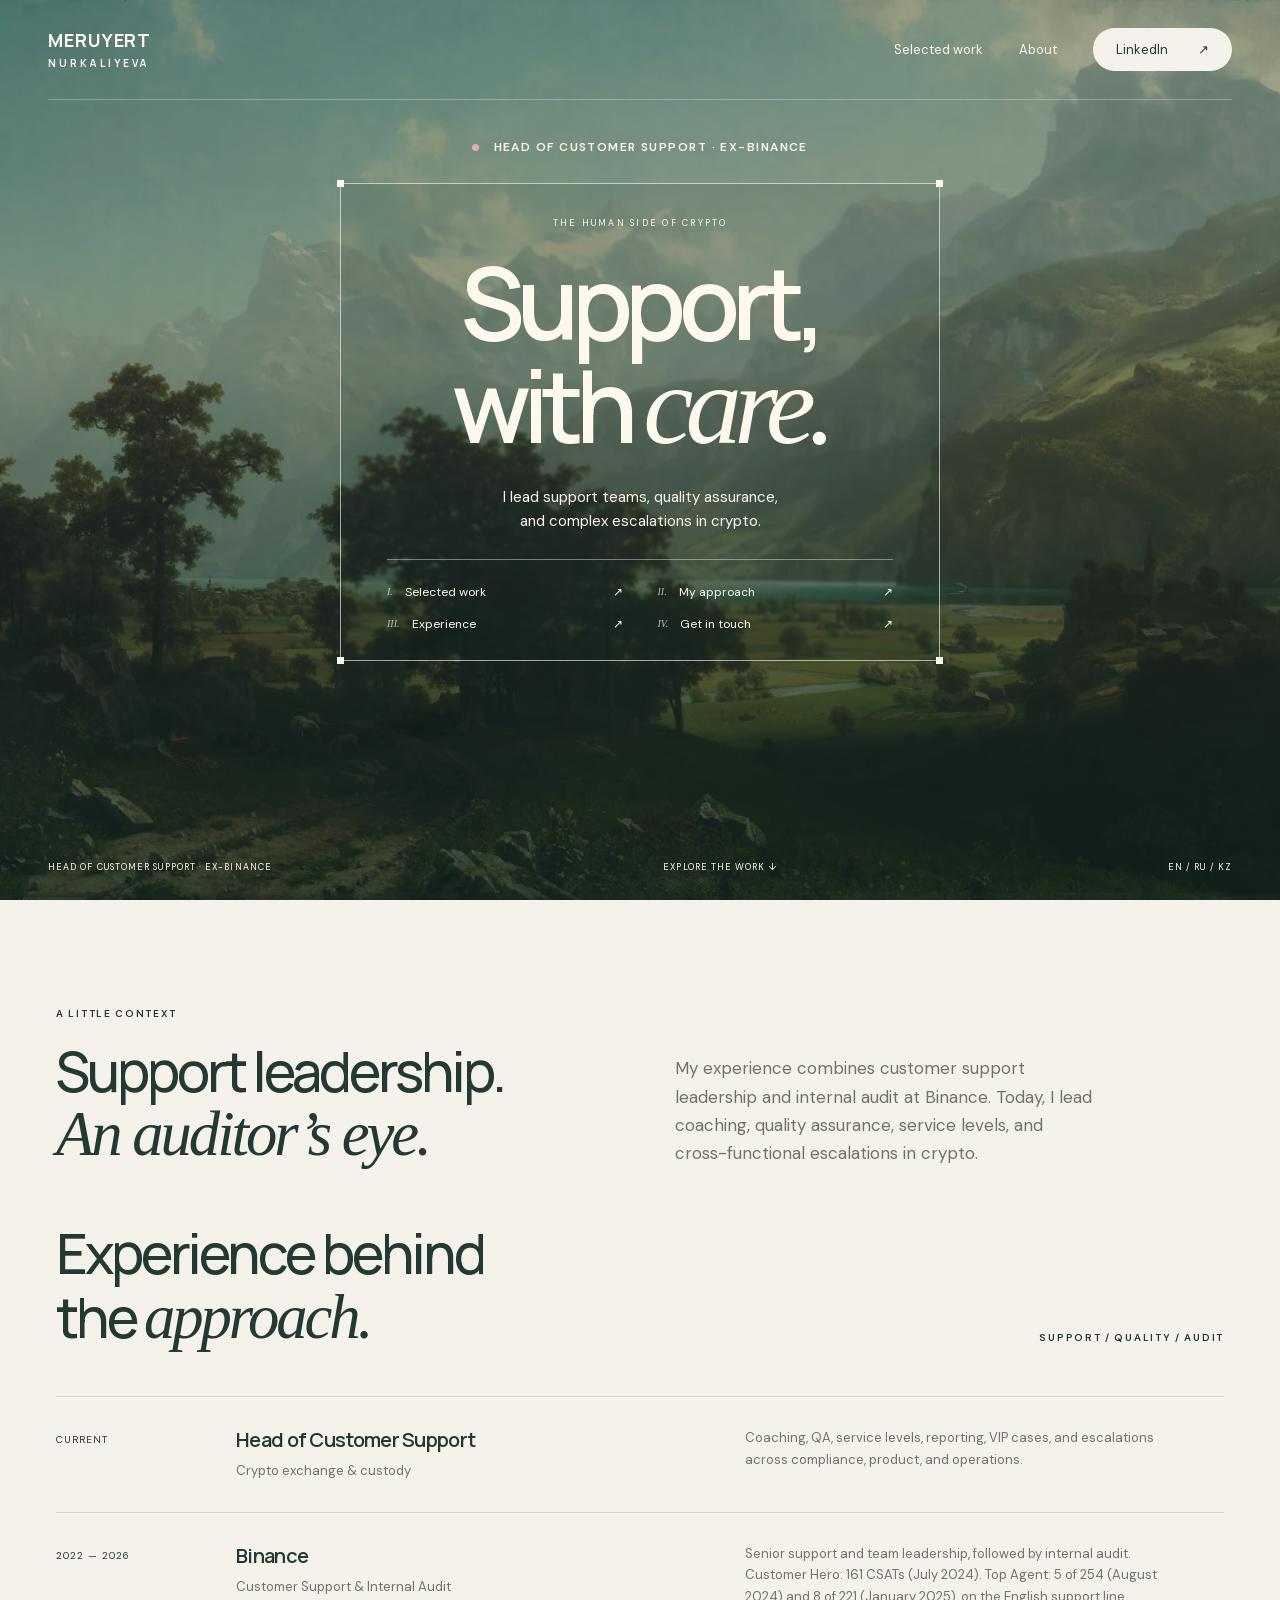
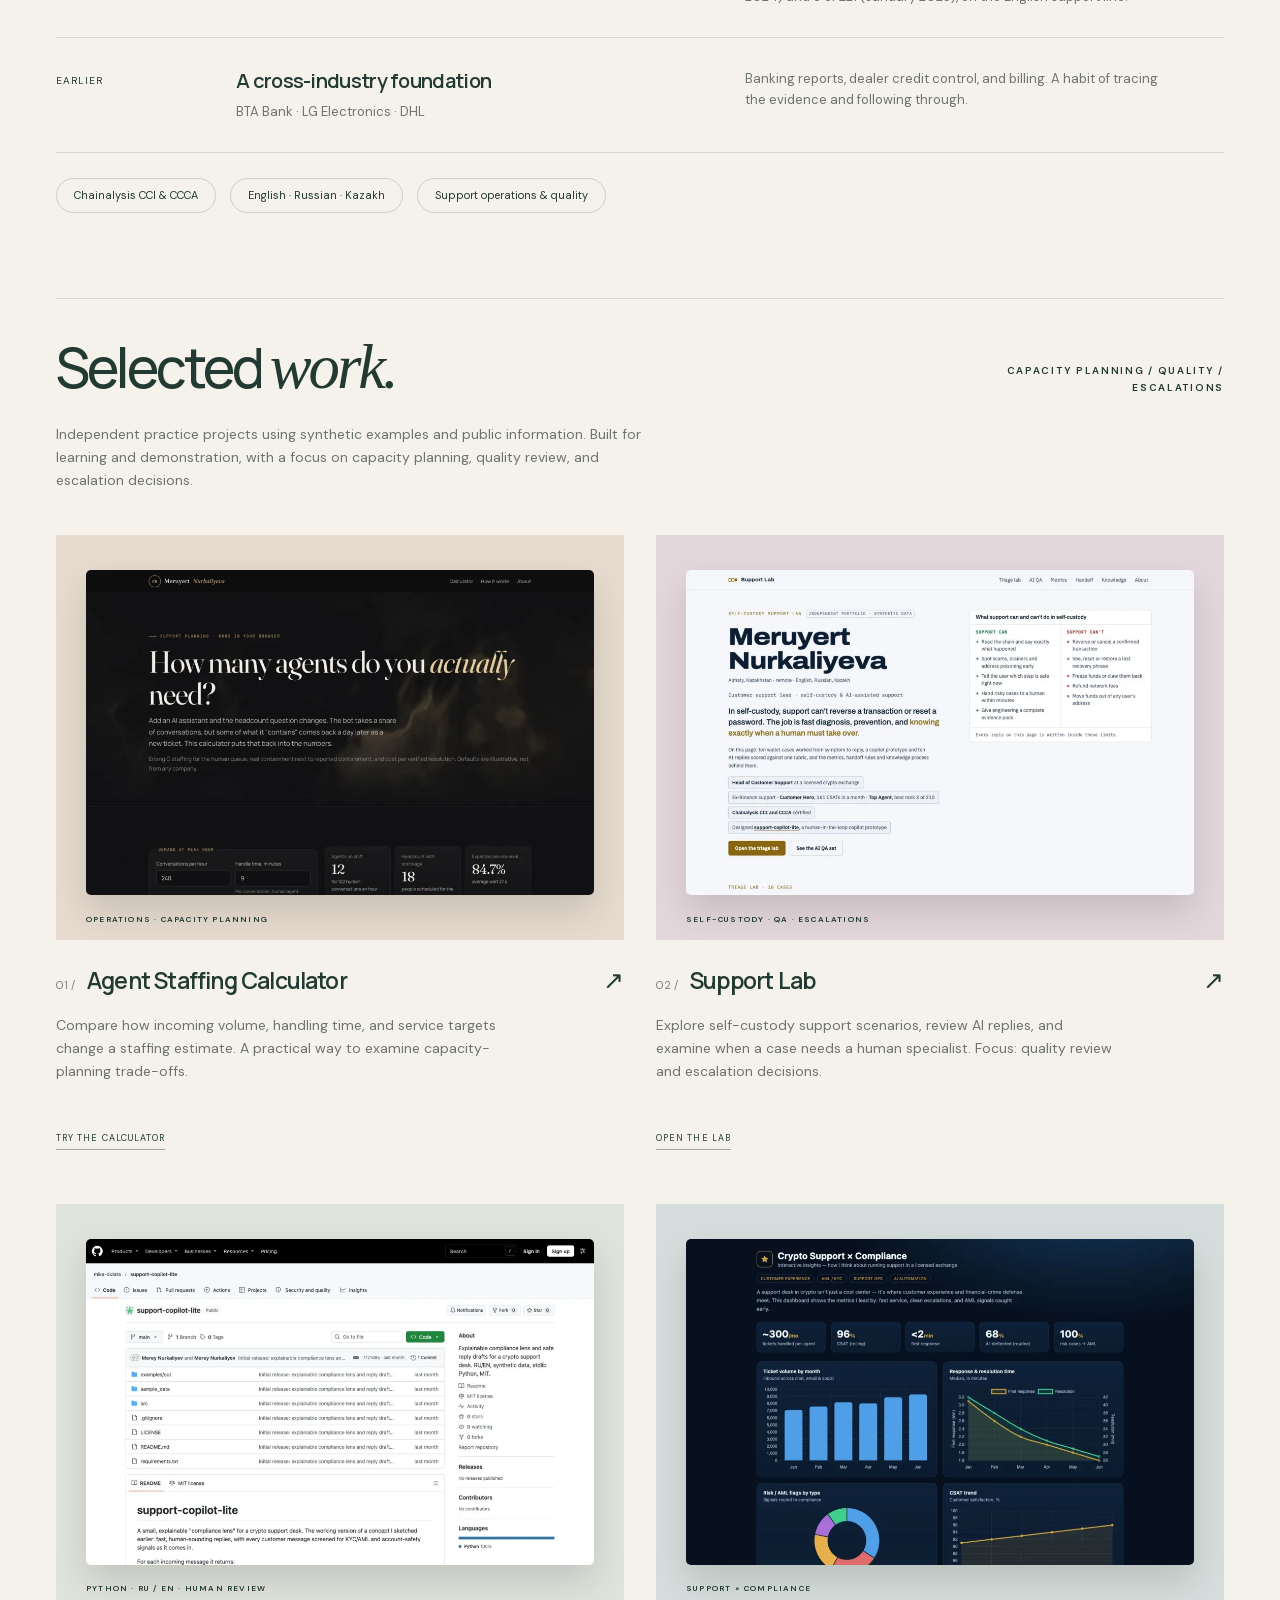
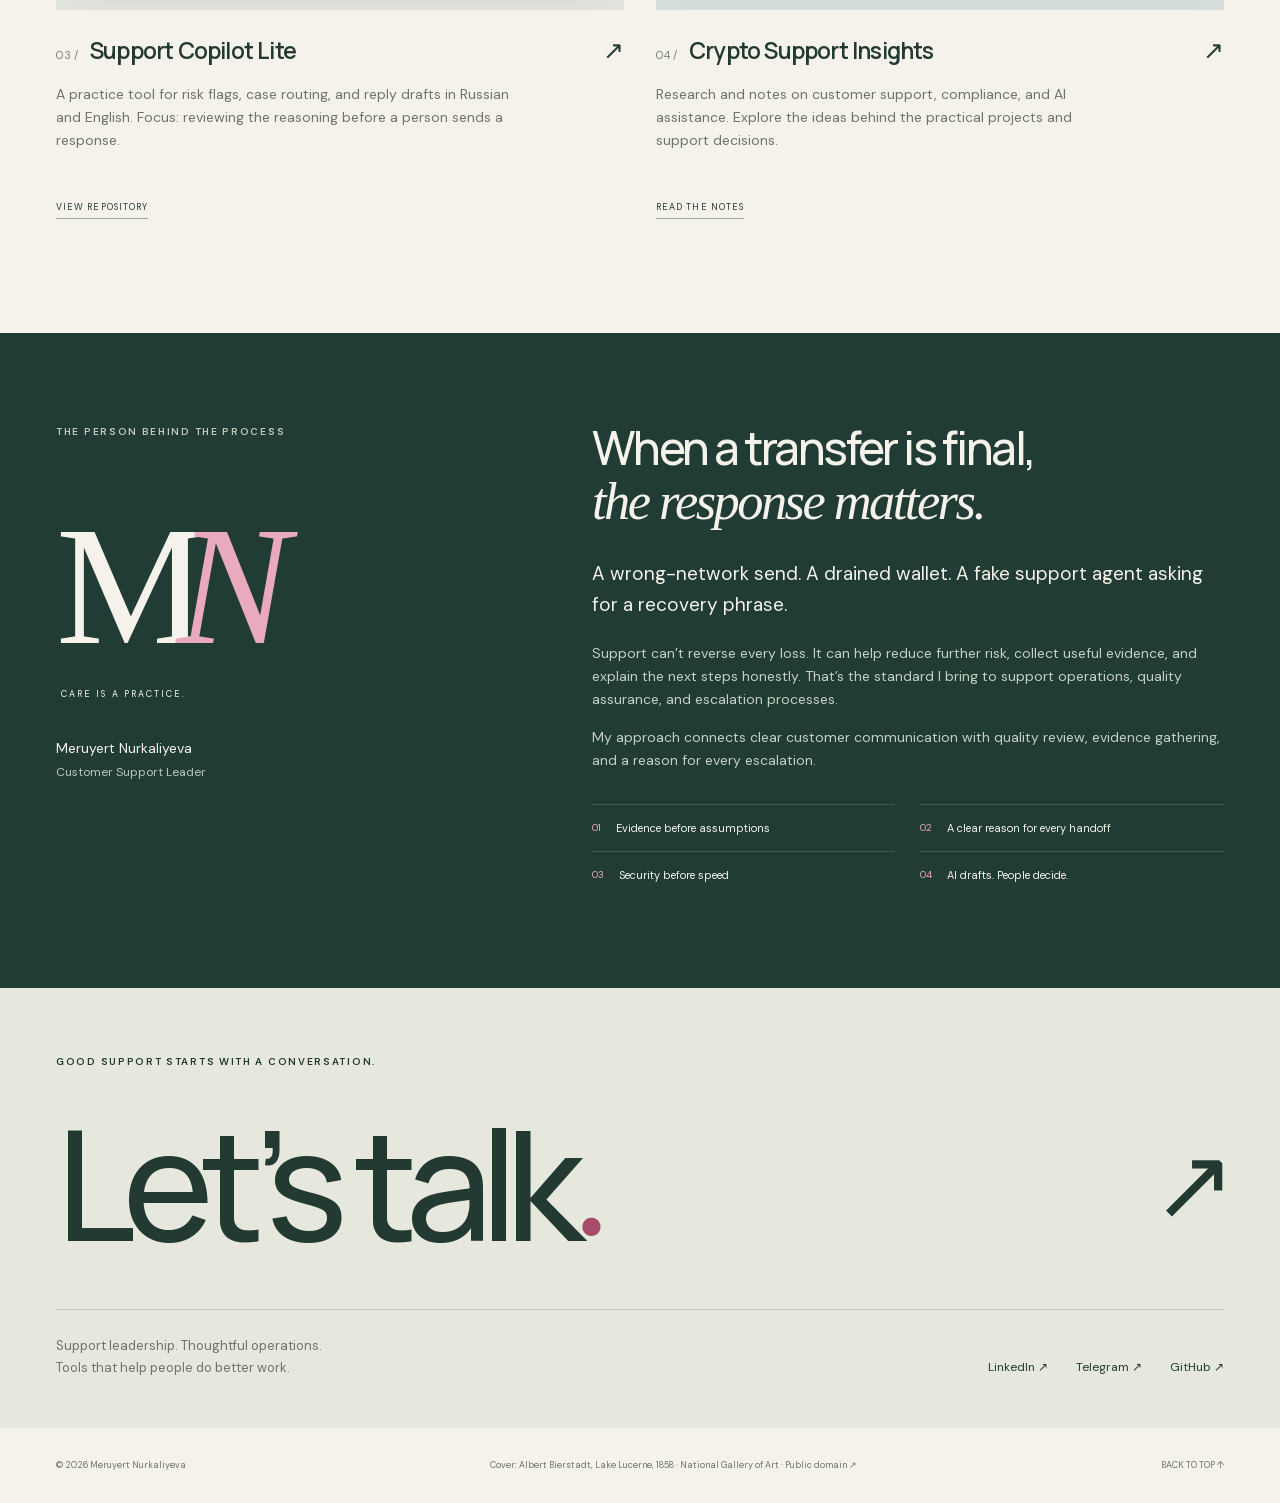
==== commit 458bff4f: "Reduce image payload and self-host fonts for faster loading" ====
--- a/index.html
+++ b/index.html
@@ -1,7 +1,7 @@
 <!doctype html>
-<html lang="en"><head><meta charset="utf-8"><meta name="viewport" content="width=device-width,initial-scale=1"><meta name="description" content="Meruyert Nurkaliyeva — customer support leadership in crypto. Support operations, quality, security escalations and practical tools."><meta name="theme-color" content="#203c34"><title>Meruyert Nurkaliyeva — Support, with care.</title><link rel="stylesheet" href="style.css"></head>
+<html lang="en"><head><meta charset="utf-8"><meta name="viewport" content="width=device-width,initial-scale=1"><meta name="description" content="Meruyert Nurkaliyeva — customer support leadership in crypto. Support operations, quality, security escalations and practical tools."><meta name="theme-color" content="#203c34"><title>Meruyert Nurkaliyeva — Support, with care.</title><link rel="preload" href="assets/fonts/manrope-latin.woff2" as="font" type="font/woff2" crossorigin><link rel="preload" href="assets/fonts/dm-sans-latin.woff2" as="font" type="font/woff2" crossorigin><link rel="stylesheet" href="style.css"></head>
 <body><a class="skip" href="#work">Skip to selected work</a>
-<header class="hero" id="top"><img class="landscape" src="assets/lake-lucerne.jpg" alt="Lake Lucerne and the Swiss Alps, painted by Albert Bierstadt in 1858" fetchpriority="high"><div class="veil"></div>
+<header class="hero" id="top"><picture><source media="(max-width: 600px)" srcset="assets/lake-lucerne-mobile.webp"><img class="landscape" width="1920" height="1147" src="assets/lake-lucerne.webp" alt="Lake Lucerne and the Swiss Alps, painted by Albert Bierstadt in 1858" fetchpriority="high"></picture><div class="veil"></div>
 <nav class="topbar"><a class="wordmark" href="#top">MERUYERT<span>NURKALIYEVA</span></a><div class="navlinks"><a href="#work">Selected work</a><a href="#about">About</a><a class="pill" href="https://www.linkedin.com/in/meruyert-nurkaliyeva" target="_blank" rel="noopener">LinkedIn <span>↗</span></a></div></nav>
 <div class="hero-content"><div class="eyebrow"><span class="dot"></span> HEAD OF CUSTOMER SUPPORT · <span class="keep-together">EX-BINANCE</span></div><div class="title-frame"><span class="corner c1"></span><span class="corner c2"></span><span class="corner c3"></span><span class="corner c4"></span><p class="edition">THE HUMAN SIDE OF CRYPTO</p><h1>Support,<br>with <em>care.</em></h1><p class="hero-copy">I lead support teams, quality assurance,<br>and complex escalations in crypto.</p><div class="contents"><a href="#work"><small>I.</small> Selected work <span>↗</span></a><a href="#about"><small>II.</small> My approach <span>↗</span></a><a href="#experience"><small>III.</small> Experience <span>↗</span></a><a href="#contact"><small>IV.</small> Get in touch <span>↗</span></a></div></div></div>
 <div class="hero-footer"><span>HEAD OF CUSTOMER SUPPORT · EX-BINANCE</span><a href="#work">EXPLORE THE WORK ↓</a><span>EN / RU / KZ</span></div></header>
@@ -9,10 +9,10 @@
 <section class="experience wrap" id="experience"><div class="section-heading"><h2>Experience behind<br>the <em>approach.</em></h2><p class="eyebrow">SUPPORT / QUALITY / AUDIT</p></div><div class="experience-list"><article><span class="year">CURRENT</span><div><h3>Head of Customer Support</h3><p>Crypto exchange & custody</p></div><p>Coaching, QA, service levels, reporting, VIP cases, and escalations across compliance, product, and operations.</p></article><article><span class="year">2022 — 2026</span><div><h3>Binance</h3><p>Customer Support & Internal Audit</p></div><p>Senior support and team leadership, followed by internal audit. Customer Hero: 161 CSATs (July 2024). Top Agent: 5 of 254 (August 2024) and 8 of 221 (January 2025), on the English support line.</p></article><article><span class="year">EARLIER</span><div><h3>A cross-industry foundation</h3><p>BTA Bank · LG Electronics · DHL</p></div><p>Banking reports, dealer credit control, and billing. A habit of tracing the evidence and following through.</p></article></div><div class="credentials"><span>Chainalysis CCI & CCCA</span><span>English · Russian · Kazakh</span><span>Support operations & quality</span></div></section>
 <section class="work wrap" id="work"><div class="section-heading"><h2>Selected <em>work.</em></h2><span class="eyebrow">CAPACITY PLANNING / QUALITY / ESCALATIONS</span></div><p class="section-note">Independent practice projects using synthetic examples and public information. Built for learning and demonstration, with a focus on capacity planning, quality review, and escalation decisions.</p>
 <div class="projects">
-<a class="project" href="https://mika-dulata.github.io/support-kpi-calculator/" target="_blank" rel="noopener"><div class="project-image calc"><img src="assets/calculator.jpg" alt="Interactive Erlang C staffing calculator" loading="lazy"><span class="image-label">OPERATIONS · CAPACITY PLANNING</span></div><div class="project-line"><span class="project-no">01 /</span><h3>Agent Staffing Calculator</h3><span class="arrow">↗</span></div><p>Compare how incoming volume, handling time, and service targets change a staffing estimate. A practical way to examine capacity-planning trade-offs.</p><span class="tag">TRY THE CALCULATOR</span></a>
-<a class="project" href="https://mika-dulata.github.io/support-lab/" target="_blank" rel="noopener"><div class="project-image lab"><img src="assets/lab.jpg" alt="Self-Custody Support Lab website" loading="lazy"><span class="image-label">SELF-CUSTODY · QA · ESCALATIONS</span></div><div class="project-line"><span class="project-no">02 /</span><h3>Support Lab</h3><span class="arrow">↗</span></div><p>Explore self-custody support scenarios, review AI replies, and examine when a case needs a human specialist. Focus: quality review and escalation decisions.</p><span class="tag">OPEN THE LAB</span></a>
-<a class="project" href="https://github.com/mika-dulata/support-copilot-lite" target="_blank" rel="noopener"><div class="project-image copilot"><img src="assets/copilot.jpg" alt="Public Support Copilot Lite repository and project documentation" loading="lazy"><span class="image-label">PYTHON · RU / EN · HUMAN REVIEW</span></div><div class="project-line"><span class="project-no">03 /</span><h3>Support Copilot Lite</h3><span class="arrow">↗</span></div><p>A practice tool for risk flags, case routing, and reply drafts in Russian and English. Focus: reviewing the reasoning before a person sends a response.</p><span class="tag">VIEW REPOSITORY</span></a>
-<a class="project" href="https://mika-dulata.github.io/crypto-support-insights/" target="_blank" rel="noopener"><div class="project-image insights"><img src="assets/insights.jpg" alt="Crypto Support and Compliance Insights website" loading="lazy"><span class="image-label">SUPPORT × COMPLIANCE</span></div><div class="project-line"><span class="project-no">04 /</span><h3>Crypto Support Insights</h3><span class="arrow">↗</span></div><p>Research and notes on customer support, compliance, and AI assistance. Explore the ideas behind the practical projects and support decisions.</p><span class="tag">READ THE NOTES</span></a>
+<a class="project" href="https://mika-dulata.github.io/support-kpi-calculator/" target="_blank" rel="noopener"><div class="project-image calc"><img width="1000" height="694" src="assets/calculator.webp" alt="Interactive Erlang C staffing calculator" loading="lazy"><span class="image-label">OPERATIONS · CAPACITY PLANNING</span></div><div class="project-line"><span class="project-no">01 /</span><h3>Agent Staffing Calculator</h3><span class="arrow">↗</span></div><p>Compare how incoming volume, handling time, and service targets change a staffing estimate. A practical way to examine capacity-planning trade-offs.</p><span class="tag">TRY THE CALCULATOR</span></a>
+<a class="project" href="https://mika-dulata.github.io/support-lab/" target="_blank" rel="noopener"><div class="project-image lab"><img width="1000" height="694" src="assets/lab.webp" alt="Self-Custody Support Lab website" loading="lazy"><span class="image-label">SELF-CUSTODY · QA · ESCALATIONS</span></div><div class="project-line"><span class="project-no">02 /</span><h3>Support Lab</h3><span class="arrow">↗</span></div><p>Explore self-custody support scenarios, review AI replies, and examine when a case needs a human specialist. Focus: quality review and escalation decisions.</p><span class="tag">OPEN THE LAB</span></a>
+<a class="project" href="https://github.com/mika-dulata/support-copilot-lite" target="_blank" rel="noopener"><div class="project-image copilot"><img width="1000" height="694" src="assets/copilot.webp" alt="Public Support Copilot Lite repository and project documentation" loading="lazy"><span class="image-label">PYTHON · RU / EN · HUMAN REVIEW</span></div><div class="project-line"><span class="project-no">03 /</span><h3>Support Copilot Lite</h3><span class="arrow">↗</span></div><p>A practice tool for risk flags, case routing, and reply drafts in Russian and English. Focus: reviewing the reasoning before a person sends a response.</p><span class="tag">VIEW REPOSITORY</span></a>
+<a class="project" href="https://mika-dulata.github.io/crypto-support-insights/" target="_blank" rel="noopener"><div class="project-image insights"><img width="1000" height="694" src="assets/insights.webp" alt="Crypto Support and Compliance Insights website" loading="lazy"><span class="image-label">SUPPORT × COMPLIANCE</span></div><div class="project-line"><span class="project-no">04 /</span><h3>Crypto Support Insights</h3><span class="arrow">↗</span></div><p>Research and notes on customer support, compliance, and AI assistance. Explore the ideas behind the practical projects and support decisions.</p><span class="tag">READ THE NOTES</span></a>
 </div></section>
 <section class="about" id="about"><div class="wrap about-grid"><div><p class="eyebrow">THE PERSON BEHIND THE PROCESS</p><div class="monogram" aria-hidden="true">M<em>N</em><span>CARE IS A PRACTICE.</span></div><p class="about-label">Meruyert Nurkaliyeva<br><span>Customer Support Leader</span></p></div><div><h2>When a transfer is final,<br><em>the response matters.</em></h2><p class="about-lead">A wrong-network send. A drained wallet. A fake support agent asking for a recovery phrase.</p><p>Support can’t reverse every loss. It can help reduce further risk, collect useful evidence, and explain the next steps honestly. That’s the standard I bring to support operations, quality assurance, and escalation processes.</p><p>My approach connects clear customer communication with quality review, evidence gathering, and a reason for every escalation.</p><div class="principles"><div><b>01</b><span>Evidence before assumptions</span></div><div><b>02</b><span>A clear reason for every handoff</span></div><div><b>03</b><span>Security before speed</span></div><div><b>04</b><span>AI drafts. People decide.</span></div></div></div></div></section>
 
--- a/style.css
+++ b/style.css
@@ -1,4 +1,5 @@
-@import url('https://fonts.googleapis.com/css2?family=DM+Sans:wght@400;450;500;600;700&family=Manrope:wght@400;500;600;700;800&display=swap');
+@font-face{font-family:'DM Sans';font-style:normal;font-weight:400 700;font-display:swap;src:url('assets/fonts/dm-sans-latin.woff2') format('woff2')}
+@font-face{font-family:'Manrope';font-style:normal;font-weight:400 800;font-display:swap;src:url('assets/fonts/manrope-latin.woff2') format('woff2')}
 :root{--paper:#f4f2eb;--ink:#223a31;--muted:#6d746a;--pink:#eaaabd;--line:#d5d8cd}*{box-sizing:border-box}html{scroll-behavior:smooth;scroll-padding-top:32px}body{margin:0;background:var(--paper);color:var(--ink);font:16px/1.65 'DM Sans',Arial,sans-serif}a{color:inherit;text-decoration:none}a:focus-visible,button:focus-visible,input:focus-visible{outline:3px solid #cb617e;outline-offset:6px}::selection{background:var(--pink);color:var(--ink)}.skip{position:absolute;top:-100px;z-index:5;background:white;padding:10px}.skip:focus{top:10px}.wrap{max-width:1280px;width:calc(100% - 112px);margin:auto}.hero{min-height:900px;height:100svh;max-height:1200px;position:relative;color:#fff9ed;overflow:hidden;background:#344b3e}.landscape,.veil{position:absolute;inset:0;width:100%;height:100%;object-fit:cover}.landscape{object-position:50% 53%}.veil{background:linear-gradient(180deg,rgba(7,25,23,.4),rgba(9,27,24,.28) 35%,rgba(9,26,22,.68));background-image:linear-gradient(180deg,#10272266,#10272255 40%,#0a201bcc)}.hero:after{content:'';position:absolute;inset:0;pointer-events:none;background:linear-gradient(90deg,transparent calc(25% - .5px),#ffffff15 25%,transparent calc(25% + .5px),transparent calc(75% - .5px),#ffffff15 75%,transparent calc(75% + .5px))}.topbar{position:relative;z-index:2;margin:0 48px;padding:28px 0;display:flex;align-items:center;justify-content:space-between;border-bottom:1px solid #ffffff47}.wordmark{font:700 18px/1.2 'Manrope',Arial;letter-spacing:.05em}.wordmark span{display:block;font-size:10px;letter-spacing:.31em;margin-top:5px}.navlinks{display:flex;align-items:center;gap:36px;font-size:13px}.pill{background:var(--paper);color:var(--ink);padding:11px 23px;border-radius:30px;display:flex;gap:30px}.hero-content{position:relative;z-index:1;display:flex;align-items:center;flex-direction:column;padding:37px 0 85px}.eyebrow{font-size:10px;font-weight:600;letter-spacing:.17em;line-height:1.7}.dot{display:inline-block;background:var(--pink);width:7px;height:7px;border-radius:50%;margin-right:10px}.title-frame{position:relative;border:1px solid #ffffff99;text-align:center;width:600px;padding:32px 46px 26px;margin-top:25px;background:#122d261c;backdrop-filter:blur(1px)}.corner{position:absolute;width:7px;height:7px;background:#fff9ed}.c1{top:-4px;left:-4px}.c2{top:-4px;right:-4px}.c3{bottom:-4px;left:-4px}.c4{bottom:-4px;right:-4px}.edition{font-size:9px;letter-spacing:.25em;margin:0 0 24px}h1{font:600 clamp(75px,7.8vw,116px)/.96 'Manrope',Arial;letter-spacing:-.075em;margin:0}em{font-family:Georgia,'Times New Roman',serif;font-weight:400}h1 em{font-size:1.13em;letter-spacing:-.07em}.hero-copy{font-size:15px;line-height:1.6;margin:26px 0}.contents{border-top:1px solid #ffffff66;display:grid;grid-template-columns:1fr 1fr;gap:12px 35px;text-align:left;padding-top:23px;font-size:12px}.contents a{display:flex;align-items:center;gap:12px}.contents span{margin-left:auto}.contents small{opacity:.7;font-family:Georgia,serif;font-style:italic}.hero-footer{position:absolute;z-index:2;bottom:25px;left:48px;right:48px;display:flex;justify-content:space-between;font-size:9px;letter-spacing:.12em}.intro{padding:105px 0;display:grid;grid-template-columns:1fr 1fr;column-gap:70px}.intro>.eyebrow{grid-column:1/-1;margin:0 0 20px}h2{font:500 55px/1.08 'Manrope',Arial;letter-spacing:-.055em;margin:0}h2 em{font-size:1.14em}.intro>p:last-child{max-width:420px;margin:10px 0 0;align-self:center;color:var(--muted);font-size:17px}.work{padding-bottom:115px}.section-heading{display:flex;align-items:end;justify-content:space-between;gap:30px;padding-top:35px;border-top:1px solid var(--line)}.section-heading>.eyebrow{max-width:240px;text-align:right;margin-bottom:5px}.section-note{max-width:600px;color:var(--muted);font-size:14px;margin:22px 0 42px}.projects{display:grid;grid-template-columns:1fr 1fr;gap:55px 32px}.project-image{position:relative;aspect-ratio:1.4;padding:35px 30px 45px;overflow:hidden;display:flex;align-items:center;background:#dce4dc}.project-image img{width:100%;height:100%;object-fit:cover;object-position:top;border-radius:5px;box-shadow:0 16px 35px #0002;transition:transform .45s}.project:hover img{transform:translateY(-5px) scale(1.02)}.copilot{background:#dfe3dc}.calc{background:#e7dbcf}.insights{background:#d5dedc}.lab{background:#e3d7dc}.image-label{position:absolute;bottom:14px;left:30px;font-size:8px;letter-spacing:.15em;font-weight:600}.project-line{display:flex;align-items:baseline;gap:12px;margin-top:20px}.project-no{color:#7c8378;font-size:11px}h3{font:600 23px/1.3 'Manrope',Arial;letter-spacing:-.035em;margin:0}.arrow{margin-left:auto;font-size:25px}.project>p{color:var(--muted);font-size:14px;margin:12px 0 17px;max-width:460px}.tag{font-size:9px;letter-spacing:.12em;border-bottom:1px solid #9da89a;padding-bottom:5px}.about{background:#203c34;color:var(--paper);padding:90px 0}.about-grid{display:grid;grid-template-columns:1fr 1.45fr;gap:100px}.about .eyebrow{color:#c1caba;margin:0}.monogram{font:170px/.9 Georgia,serif;letter-spacing:-.18em;position:relative;margin:70px 0 35px}.monogram em{color:var(--pink)}.monogram span{display:block;font:9px/1.5 'DM Sans',Arial;letter-spacing:.23em;margin:25px 0 0 5px}.about-label{font-size:14px}.about-label span{color:#bac8bc;font-size:12px}.about h2{font-size:46px}.about-grid>div:last-child>p{font-size:14px;color:#c6d0c5}.about-grid .about-lead{font-size:19px!important;color:var(--paper)!important;margin:28px 0 22px}.principles{margin-top:32px;display:grid;grid-template-columns:1fr 1fr;gap:0 25px}.principles div{display:flex;align-items:center;gap:15px;padding:14px 0;border-top:1px solid #ffffff26;font-size:11px}.principles b{color:var(--pink);font-weight:400;font-size:10px}.experience{padding:100px 0}.experience .section-heading{border:0;padding:0 0 45px}.experience-list article{display:grid;grid-template-columns:150px 1fr 1fr;gap:30px;border-top:1px solid var(--line);padding:30px 0}.year{font-size:10px;letter-spacing:.1em;padding-top:5px}.experience-list h3{font-size:20px}.experience-list p{font-size:13px;color:var(--muted);margin:7px 0 0}.experience-list article>p{margin:0;max-width:380px}.credentials{border-top:1px solid var(--line);display:flex;gap:14px;flex-wrap:wrap;padding-top:25px}.credentials span{border:1px solid #cbd0c3;border-radius:30px;padding:7px 17px;font-size:11px}.contact{background:#e6e8dd;padding:65px 0 50px}.contact .eyebrow{margin:0}.hello{display:flex;align-items:center;font:500 clamp(65px,12vw,175px)/1.2 'Manrope',Arial;letter-spacing:-.08em;padding:20px 0 35px;border-bottom:1px solid #bfc9b8}.hello em{color:#a74b68;font-style:normal}.hello>span{margin-left:auto;font-size:.65em}.contact-bottom{display:flex;justify-content:space-between;align-items:end;padding-top:25px}.contact-bottom p{font-size:13px;color:var(--muted);margin:0}.contact-bottom>div{display:flex;gap:28px;font-size:12px}.footer{display:flex;justify-content:space-between;gap:25px;padding:30px 0;font-size:9px;color:var(--muted)}.footer>a:nth-child(2){max-width:420px;text-align:center}.footer a:hover,.navlinks a:hover{opacity:.75}@media(min-width:1600px){.hero-content{padding-top:65px}.title-frame{width:660px;padding-top:48px;padding-bottom:38px}}@media(max-width:900px){.wrap{width:calc(100% - 56px)}.topbar{margin:0 28px}.navlinks{gap:22px}.hero{min-height:820px}.hero-content{padding-top:45px}.title-frame{width:540px}h2{font-size:43px}.intro{gap:35px}.about-grid{gap:45px;grid-template-columns:1fr 1.5fr}.about h2{font-size:36px}.experience-list article{grid-template-columns:100px 1fr 1fr;gap:20px}.project-image{padding:22px 20px 38px}.image-label{left:20px}.project-line{gap:8px}h3{font-size:19px}.hero-footer{left:28px;right:28px}}@media(max-width:600px){.wrap{width:calc(100% - 40px)}.hero{height:auto;min-height:780px}.topbar{margin:0 20px;padding:22px 0}.wordmark{font-size:14px}.wordmark span{font-size:8px}.navlinks>a:not(.pill){display:none}.pill{padding:9px 17px;font-size:11px;gap:20px}.hero-content{padding:44px 20px 100px}.hero-content>.eyebrow{font-size:8px;letter-spacing:.12em}.title-frame{width:100%;max-width:410px;margin-top:25px;padding:30px 22px 25px}.edition{font-size:8px;margin-bottom:30px}h1{font-size:clamp(60px,20vw,83px)}.hero-copy{font-size:14px;margin:25px 0}.contents{gap:16px 22px;font-size:11px}.hero-footer{left:20px;right:20px;bottom:25px;font-size:7px;letter-spacing:.07em;flex-wrap:wrap;gap:14px}.hero-footer>a{order:3;width:100%}.intro{padding:65px 0;display:block}.intro>.eyebrow{margin-bottom:20px}h2{font-size:40px}.intro>p:last-child{font-size:15px;margin-top:24px}.section-heading{display:block;padding-top:25px}.section-heading>.eyebrow{text-align:left;max-width:none;margin-top:20px;font-size:8px}.section-note{font-size:13px;margin-bottom:30px}.projects{grid-template-columns:1fr;gap:40px}.project-image{aspect-ratio:1.35;padding:30px 23px 42px}.project-line h3{font-size:21px}.project>p{font-size:14px}.work{padding-bottom:65px}.about{padding:60px 0}.about-grid{display:flex;flex-direction:column;gap:35px}.monogram{font-size:100px;margin:30px 0 25px}.about-label{display:none}.monogram span{font-size:8px;letter-spacing:.15em}.about h2{font-size:37px}.principles{gap:0 18px}.principles div{font-size:10px;gap:8px}.experience{padding:65px 0}.experience-list article{grid-template-columns:1fr;gap:10px;padding:24px 0}.experience .section-heading{padding-bottom:25px}.experience-list article>p{max-width:none}.credentials{gap:8px}.credentials span{font-size:10px;padding:6px 12px}.contact{padding:45px 0 35px}.contact .eyebrow{font-size:8px}.hello{font-size:78px;padding:25px 0}.contact-bottom{display:block}.contact-bottom>div{margin-top:25px;gap:25px}.footer{flex-direction:column;gap:12px;padding:25px 0}.footer>a:nth-child(2){text-align:left}}@media(prefers-reduced-motion:reduce){html{scroll-behavior:auto}*{transition:none!important}}
 
 /* Recruiter review: keep role visible and experience close to the introduction. */
